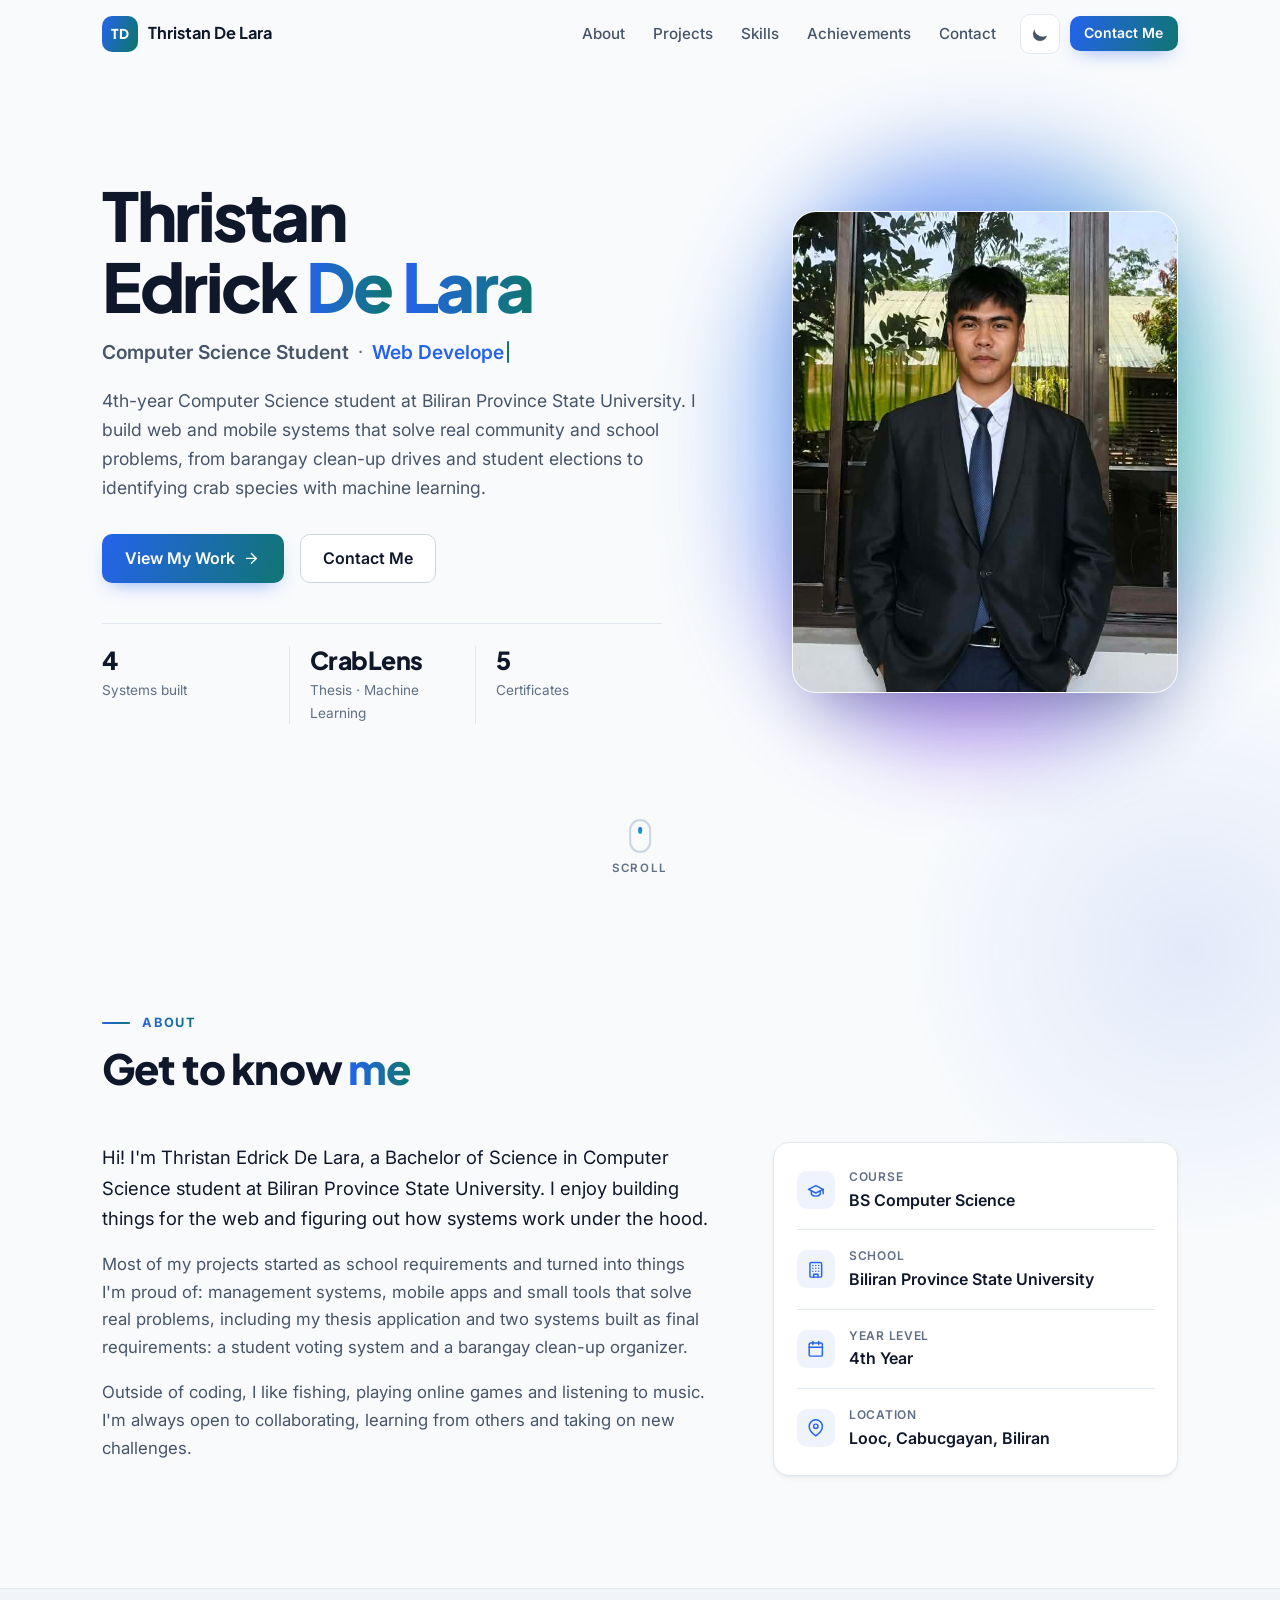
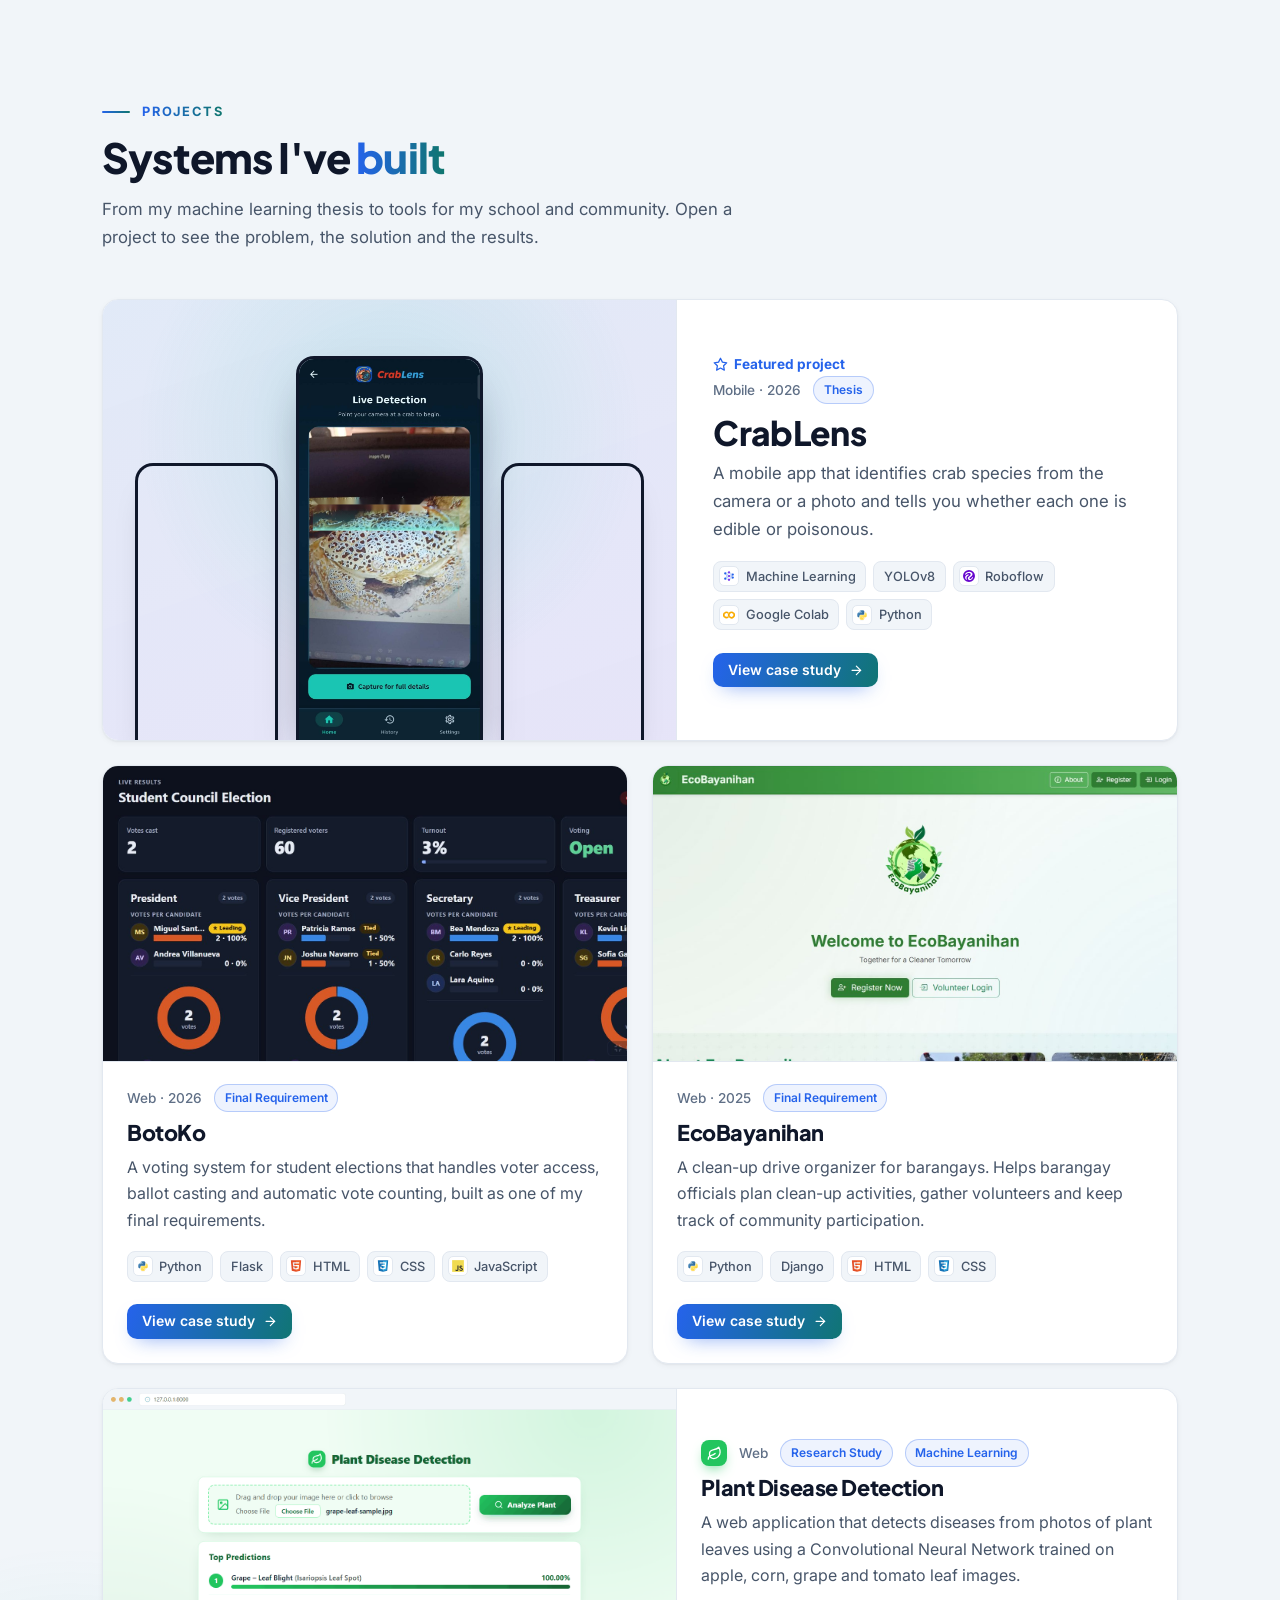
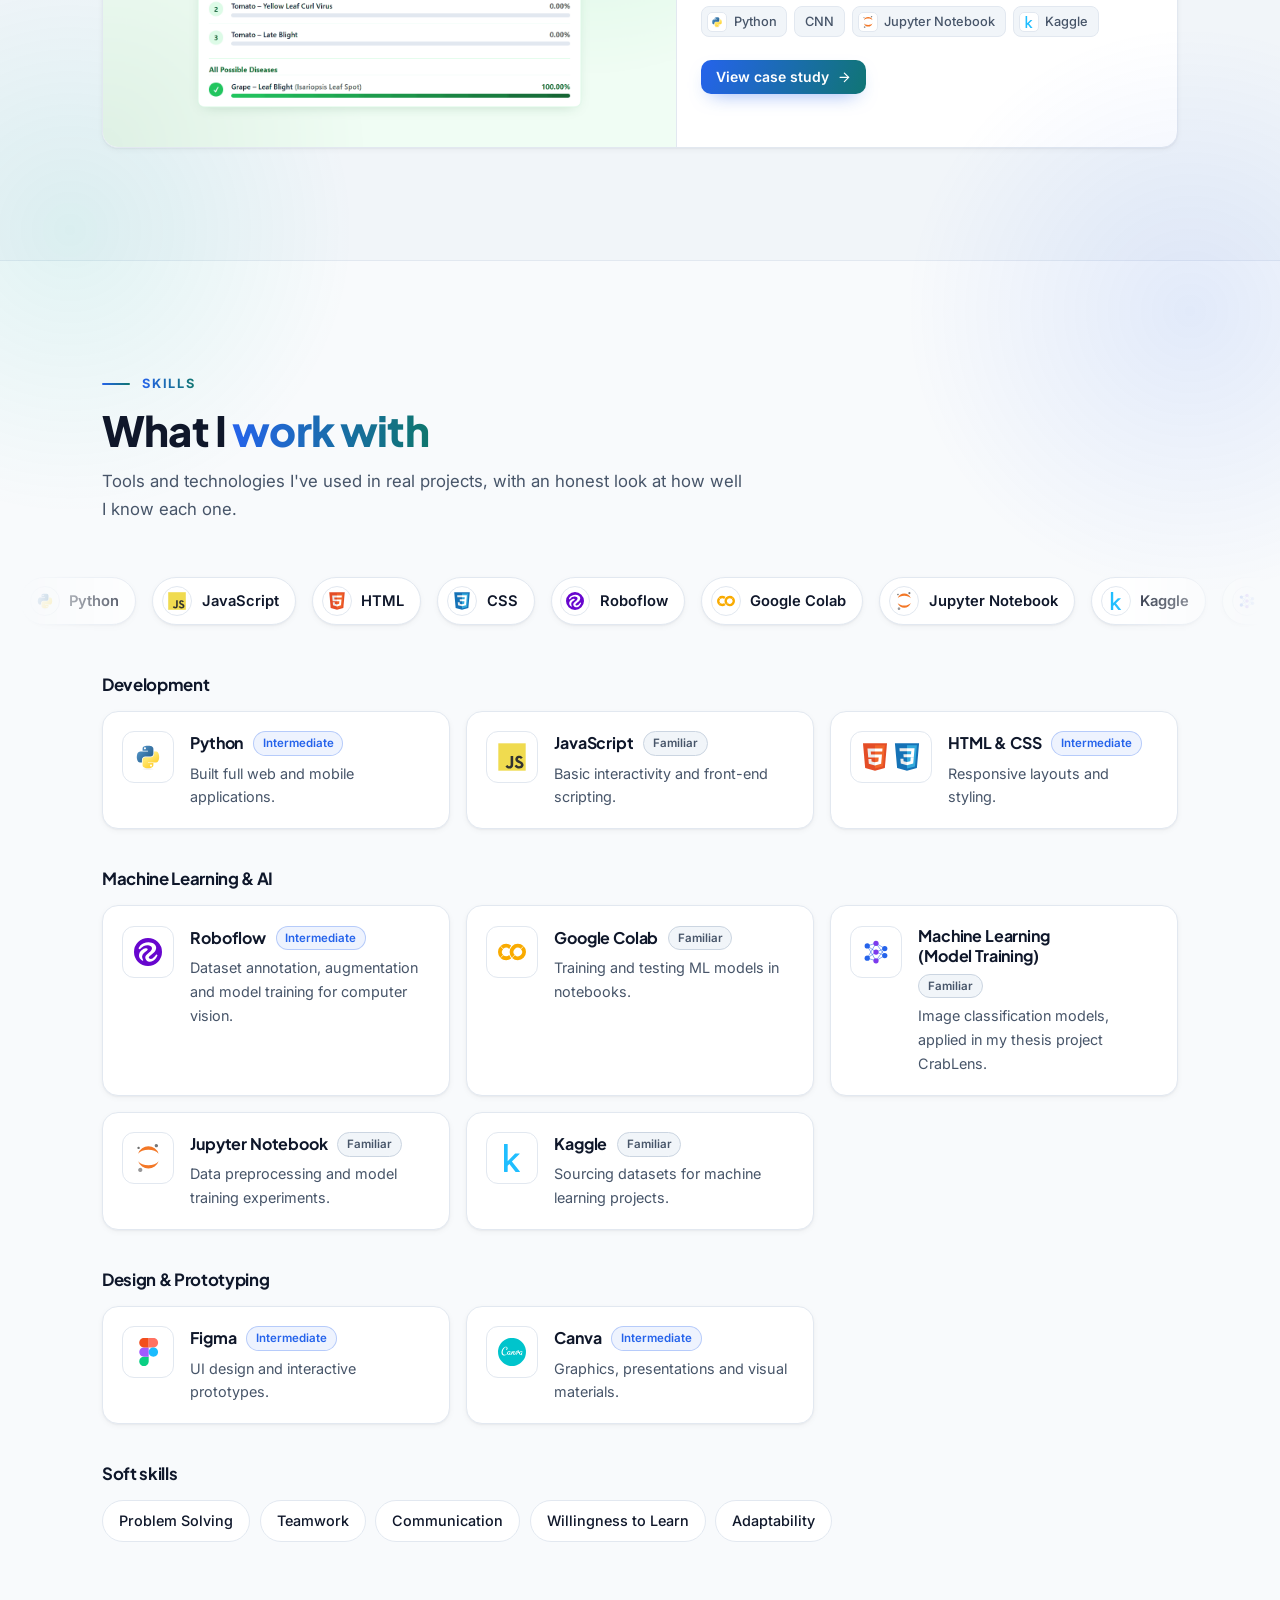
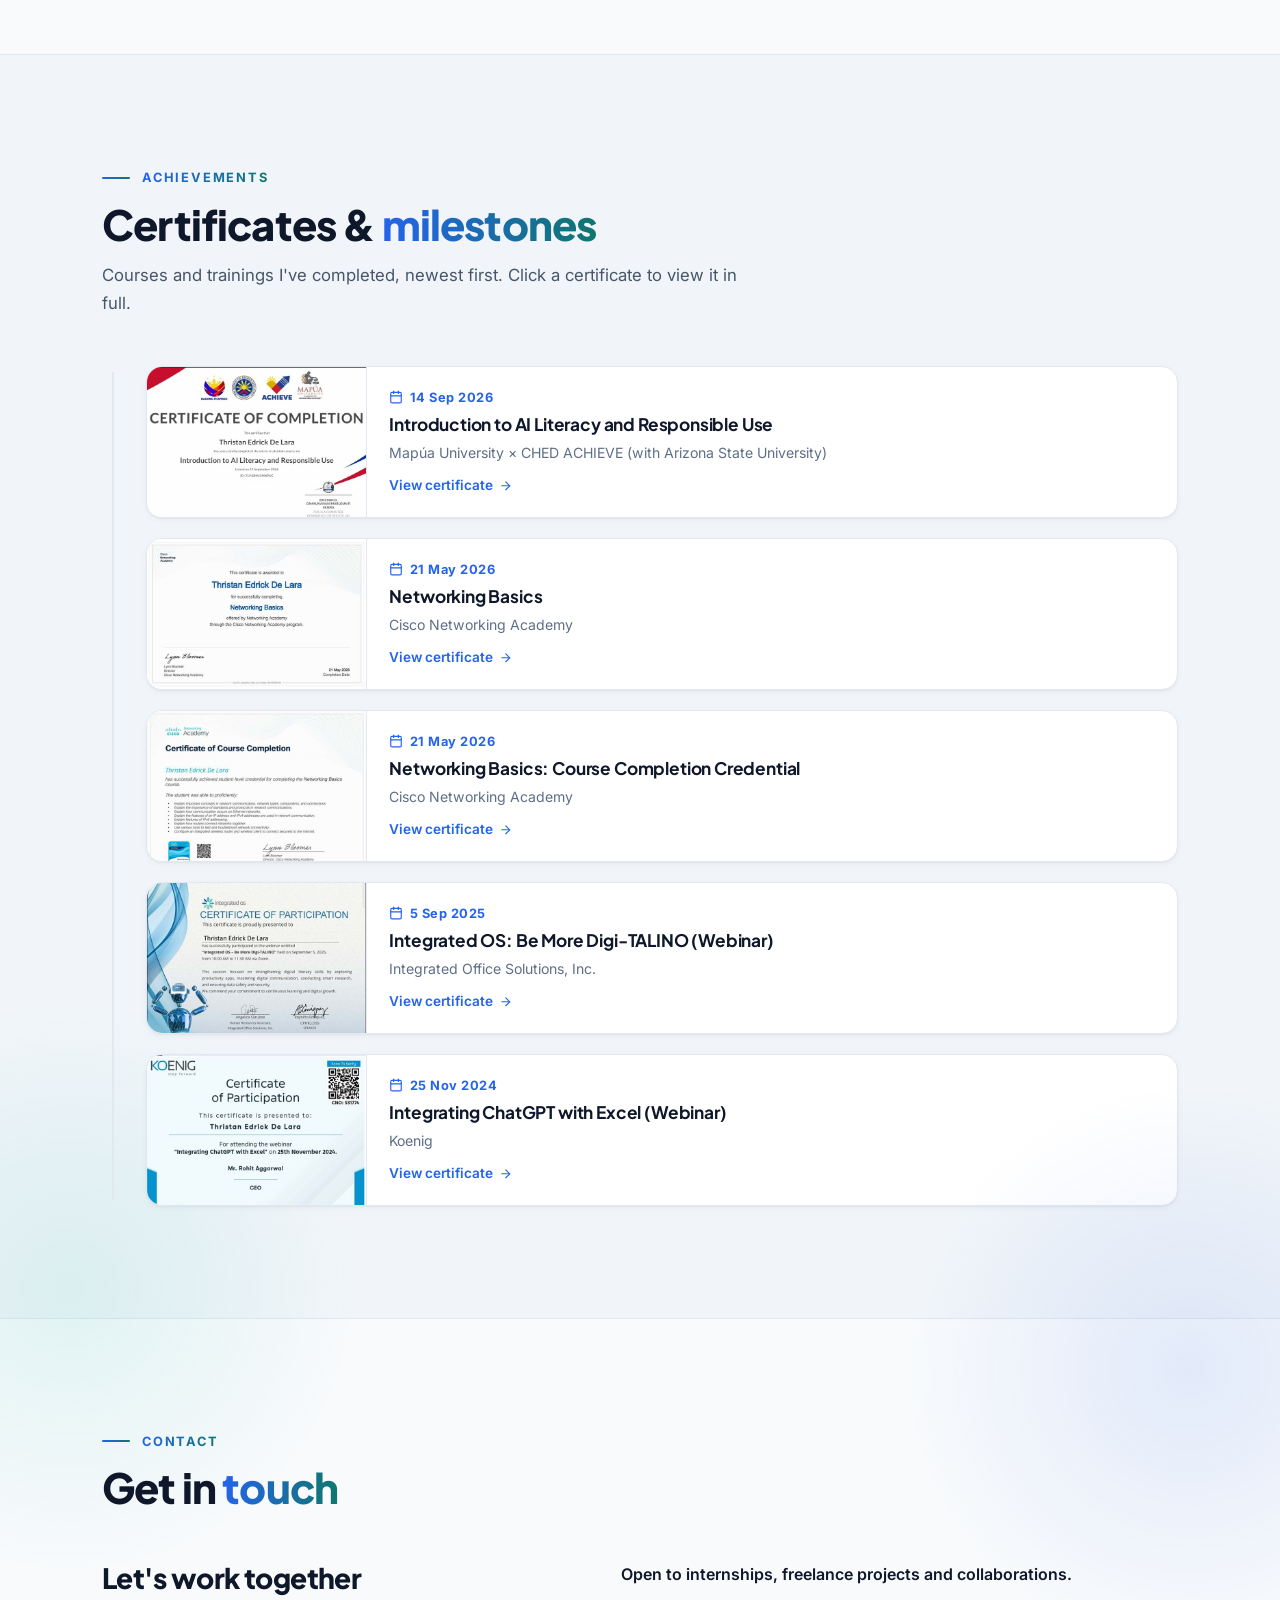
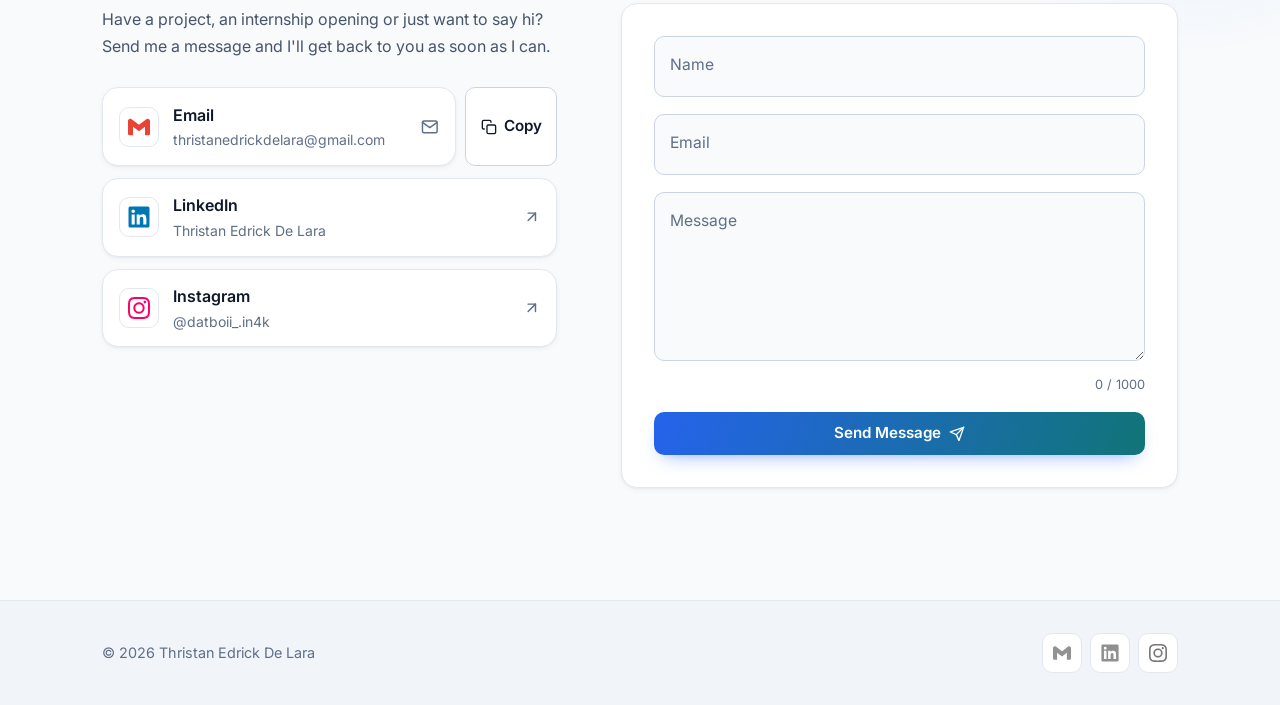
==== index.html @ a0fa15f3 "Personal portfolio website Single-page portfolio for Thristan Edrick De Lara: projects (CrabLens, Bo" ====
<!doctype html>
<html lang="en">
<head>
  <meta charset="utf-8">
  <meta name="viewport" content="width=device-width, initial-scale=1">
  <title>Thristan Edrick De Lara | Portfolio</title>
  <meta name="description" content="Thristan Edrick De Lara: Computer Science student, web and mobile developer and machine learning enthusiast building systems that solve real community and school problems.">
  <meta name="author" content="Thristan Edrick De Lara">
  <meta name="theme-color" content="#f8fafc" media="(prefers-color-scheme: light)">
  <meta name="theme-color" content="#0b1120" media="(prefers-color-scheme: dark)">

  <!-- Link previews (LinkedIn, Messenger, Facebook). These must be full addresses;
       update them if the site ever moves to a different URL. -->
  <link rel="canonical" href="https://veighlat-cmd.github.io/thristan-de-lara/">
  <meta property="og:type" content="website">
  <meta property="og:url" content="https://veighlat-cmd.github.io/thristan-de-lara/">
  <meta property="og:title" content="Thristan Edrick De Lara | Portfolio">
  <meta property="og:description" content="Computer Science student · Web & Mobile Developer · Machine Learning Enthusiast. Projects: CrabLens, BotoKo, EcoBayanihan and Plant Disease Detection.">
  <meta property="og:image" content="https://veighlat-cmd.github.io/thristan-de-lara/assets/og-image.jpg">
  <meta property="og:image:width" content="1200">
  <meta property="og:image:height" content="630">
  <meta property="og:image:alt" content="Thristan Edrick De Lara">
  <meta name="twitter:card" content="summary_large_image">

  <link rel="icon" href="assets/favicon.svg" type="image/svg+xml">

  <!-- Set the theme before the page paints so there's no flash of the wrong colors -->
  <script>
    (function () {
      var t = null;
      try { t = localStorage.getItem("theme"); } catch (e) {}
      if (t !== "light" && t !== "dark") t = matchMedia("(prefers-color-scheme: dark)").matches ? "dark" : "light";
      document.documentElement.setAttribute("data-theme", t);
      document.documentElement.classList.add("js");
    })();
  </script>

  <link rel="preconnect" href="https://fonts.googleapis.com">
  <link rel="preconnect" href="https://fonts.gstatic.com" crossorigin>
  <link rel="stylesheet" href="https://fonts.googleapis.com/css2?family=Inter:wght@400;500;600&family=Plus+Jakarta+Sans:wght@600;700;800&display=swap">
  <link rel="stylesheet" href="css/style.css">
  <script src="js/data.js" defer></script>
  <script src="js/main.js" defer></script>
</head>
<body>
  <a class="skip-link" href="#main">Skip to content</a>
  <div class="scroll-progress" aria-hidden="true"><span id="scrollProgress"></span></div>

  <!-- Navbar -->
  <header class="nav" id="nav">
    <div class="container nav__inner">
      <a href="#home" class="brand" aria-label="Thristan Edrick De Lara, back to top">
        <span class="brand__mark" data-bind="initials">TD</span>
        <span class="brand__name">Thristan De Lara</span>
      </a>
      <nav class="nav__menu" aria-label="Primary">
        <ul class="nav__links" id="navLinks">
          <li><a class="nav__link" href="#about">About</a></li>
          <li><a class="nav__link" href="#projects">Projects</a></li>
          <li><a class="nav__link" href="#skills">Skills</a></li>
          <li><a class="nav__link" href="#achievements">Achievements</a></li>
          <li><a class="nav__link" href="#contact">Contact</a></li>
          <li class="nav__menu-theme">
            <button class="theme-row js-theme-toggle" type="button">
              <span class="theme-icon" aria-hidden="true"></span>
              <span class="js-theme-label">Dark mode</span>
            </button>
          </li>
        </ul>
      </nav>
      <div class="nav__actions">
        <button class="icon-btn js-theme-toggle nav__theme" id="themeToggle" type="button" aria-label="Switch to dark mode" title="Switch to dark mode">
          <span class="theme-icon" aria-hidden="true"></span>
        </button>
        <a class="btn btn--primary btn--sm nav__cta" href="#contact">Contact Me</a>
        <button class="icon-btn nav__burger" id="navToggle" type="button" aria-expanded="false" aria-controls="navLinks" aria-label="Open menu">
          <span class="burger" aria-hidden="true"><i></i><i></i><i></i></span>
        </button>
      </div>
    </div>
  </header>

  <main id="main">
    <!-- 1. HERO -->
    <section class="hero" id="home" aria-label="Introduction">
      <canvas class="hero__canvas" id="heroCanvas" aria-hidden="true"></canvas>
      <div class="container hero__grid">
        <div class="hero__text">
          <h1 class="hero__title" id="heroName">Thristan Edrick De Lara</h1>
          <p class="hero__role hero-in" id="heroRole" style="--d:.7s"></p>
          <p class="hero__lead hero-in" style="--d:.85s" data-bind="valueStatement"></p>
          <div class="hero__cta hero-in" style="--d:1s">
            <a href="#projects" class="btn btn--primary btn--lg">View My Work <span data-icon="arrowRight"></span></a>
            <a href="#contact" class="btn btn--outline btn--lg">Contact Me</a>
          </div>
          <ul class="highlights hero-in" style="--d:1.15s" id="heroHighlights" aria-label="Highlights"></ul>
        </div>
        <div class="hero__media hero-in" style="--d:.3s">
          <div class="photo-glow" aria-hidden="true"></div>
          <div class="portrait">
            <img id="heroPhoto" class="js-photo" data-crop="hero" src="" alt="" width="960" height="1200" fetchpriority="high" decoding="async">
          </div>
        </div>
      </div>
      <a href="#about" class="scroll-cue" aria-label="Scroll to the About section">
        <span class="scroll-cue__mouse" aria-hidden="true"><span></span></span>
        <span class="scroll-cue__text" aria-hidden="true">Scroll</span>
      </a>
    </section>

    <!-- 2. ABOUT -->
    <section class="section section--glow-tr" id="about" aria-labelledby="aboutTitle">
      <div class="container">
        <header class="section__head">
          <p class="eyebrow reveal"><span>About</span></p>
          <h2 class="section__title reveal" style="--d:.08s" id="aboutTitle">Get to know <span class="grad-text">me</span></h2>
        </header>
        <div class="about">
          <div class="about__bio" id="aboutBio"></div>
          <aside class="about__facts card reveal" style="--d:.2s" aria-label="Quick facts">
            <dl class="facts" id="aboutFacts"></dl>
          </aside>
        </div>
      </div>
    </section>

    <!-- 3. PROJECTS -->
    <section class="section section--tinted section--glow-bl" id="projects" aria-labelledby="projectsTitle">
      <div class="container">
        <header class="section__head">
          <p class="eyebrow reveal"><span>Projects</span></p>
          <h2 class="section__title reveal" style="--d:.08s" id="projectsTitle">Systems I've <span class="grad-text">built</span></h2>
          <p class="section__lead reveal" style="--d:.16s">From my machine learning thesis to tools for my school and community. Open a project to see the problem, the solution and the results.</p>
        </header>
        <div class="bento" id="projectsGrid"></div>
      </div>
    </section>

    <!-- 4. SKILLS -->
    <section class="section section--glow-tr" id="skills" aria-labelledby="skillsTitle">
      <div class="container">
        <header class="section__head">
          <p class="eyebrow reveal"><span>Skills</span></p>
          <h2 class="section__title reveal" style="--d:.08s" id="skillsTitle">What I <span class="grad-text">work with</span></h2>
          <p class="section__lead reveal" style="--d:.16s">Tools and technologies I've used in real projects, with an honest look at how well I know each one.</p>
        </header>
      </div>
      <div class="marquee reveal" style="--d:.2s" id="logoMarquee" aria-label="Technologies I use"></div>
      <div class="container">
        <div class="skills" id="skillsGroups"></div>
        <div class="soft-skills">
          <h3 class="skills__group-title reveal">Soft skills</h3>
          <ul class="chips" id="softSkills"></ul>
        </div>
      </div>
    </section>

    <!-- 5. ACHIEVEMENTS -->
    <section class="section section--tinted section--glow-bl" id="achievements" aria-labelledby="achTitle">
      <div class="container">
        <header class="section__head">
          <p class="eyebrow reveal"><span>Achievements</span></p>
          <h2 class="section__title reveal" style="--d:.08s" id="achTitle">Certificates &amp; <span class="grad-text">milestones</span></h2>
          <p class="section__lead reveal" style="--d:.16s">Courses and trainings I've completed, newest first. Click a certificate to view it in full.</p>
        </header>
        <div class="timeline" id="certTimeline">
          <div class="timeline__track" aria-hidden="true"><span class="timeline__line" id="timelineLine"></span></div>
          <ol class="timeline__list" id="certGrid"></ol>
        </div>
      </div>
    </section>

    <!-- 6. CONTACT -->
    <section class="section section--glow-tr" id="contact" aria-labelledby="contactTitle">
      <div class="container">
        <header class="section__head">
          <p class="eyebrow reveal"><span>Contact</span></p>
          <h2 class="section__title reveal" style="--d:.08s" id="contactTitle">Get in <span class="grad-text">touch</span></h2>
        </header>
        <div class="contact">
          <div class="contact__info">
            <h3 class="contact__heading reveal" id="contactHeading"></h3>
            <p class="contact__text reveal" style="--d:.06s" id="contactText"></p>
            <ul class="contact__links" id="contactLinks"></ul>
          </div>
          <div class="contact__form-wrap reveal" style="--d:.15s">
            <p class="contact__intro" id="formIntro"></p>
            <div class="form-card card">
              <form class="contact__form" id="contactForm" novalidate>
                <div class="field">
                  <input id="cName" name="name" type="text" autocomplete="name" placeholder=" " required aria-describedby="cNameErr">
                  <label for="cName">Name</label>
                  <p class="field__error" id="cNameErr"></p>
                </div>
                <div class="field">
                  <input id="cEmail" name="email" type="email" autocomplete="email" placeholder=" " required aria-describedby="cEmailErr">
                  <label for="cEmail">Email</label>
                  <p class="field__error" id="cEmailErr"></p>
                </div>
                <div class="field field--area">
                  <textarea id="cMessage" name="message" rows="5" maxlength="1000" placeholder=" " required aria-describedby="cMessageErr cCount"></textarea>
                  <label for="cMessage">Message</label>
                  <p class="field__meta"><span class="field__error" id="cMessageErr"></span><span class="field__count" id="cCount">0 / 1000</span></p>
                </div>
                <button class="btn btn--primary btn--block" type="submit">Send Message <span data-icon="send"></span></button>
                <p class="form__status" id="formStatus" role="status" aria-live="polite"></p>
              </form>
              <div class="form-success" id="formSuccess" hidden>
                <svg class="form-success__check" viewBox="0 0 52 52" aria-hidden="true">
                  <circle cx="26" cy="26" r="24" fill="none"/>
                  <path fill="none" d="M15 27l7 7 15-16"/>
                </svg>
                <h3 class="form-success__title" tabindex="-1">Message ready!</h3>
                <p class="form-success__text" id="formSuccessText"></p>
                <button class="btn btn--outline btn--sm" type="button" id="formReset">Send another message</button>
              </div>
            </div>
          </div>
        </div>
      </div>
    </section>
  </main>

  <!-- FOOTER -->
  <footer class="footer">
    <div class="container footer__inner">
      <p class="footer__copy">&copy; <span id="year"></span> <span data-bind="name">Thristan Edrick De Lara</span></p>
      <ul class="footer__links" id="footerLinks" aria-label="Social links"></ul>
    </div>
  </footer>

  <!-- Back to top with a progress ring -->
  <a href="#home" class="to-top" id="toTop" aria-label="Back to top">
    <svg class="to-top__ring" viewBox="0 0 48 48" aria-hidden="true">
      <circle class="to-top__track" cx="24" cy="24" r="21"/>
      <circle class="to-top__bar" id="toTopBar" cx="24" cy="24" r="21"/>
    </svg>
    <span data-icon="arrowUp"></span>
  </a>

  <!-- Toast (copy email feedback) -->
  <div class="toast" id="toast" role="status" aria-live="polite"></div>

  <!-- Project case study -->
  <dialog class="modal" id="projectModal" aria-labelledby="pmTitle">
    <div class="modal__box">
      <button class="icon-btn modal__close" type="button" data-close aria-label="Close project details"><span data-icon="x"></span></button>
      <header class="modal__head">
        <p class="modal__meta" id="pmMeta"></p>
        <h3 class="modal__title" id="pmTitle"></h3>
        <p class="modal__desc" id="pmDesc"></p>
      </header>
      <div class="viewer" id="pmViewer">
        <figure class="viewer__stage">
          <button class="icon-btn viewer__nav viewer__nav--prev" type="button" id="pmPrev" aria-label="Previous screenshot"><span data-icon="chevL"></span></button>
          <img id="pmImg" src="" alt="" decoding="async">
          <button class="icon-btn viewer__nav viewer__nav--next" type="button" id="pmNext" aria-label="Next screenshot"><span data-icon="chevR"></span></button>
          <figcaption id="pmCaption"></figcaption>
        </figure>
        <div class="viewer__thumbs" id="pmThumbs"></div>
        <p class="viewer__note" id="pmNote" hidden></p>
      </div>
      <div class="case" id="pmCase"></div>
      <div class="modal__actions" id="pmActions"></div>
    </div>
  </dialog>

  <!-- Certificate lightbox -->
  <dialog class="lightbox" id="lightbox" aria-label="Certificate viewer">
    <div class="lightbox__box">
      <div class="lightbox__bar">
        <p class="lightbox__count" id="lbCount" aria-live="polite"></p>
        <button class="icon-btn" type="button" data-close aria-label="Close certificate viewer"><span data-icon="x"></span></button>
      </div>
      <figure class="lightbox__figure">
        <button class="icon-btn lightbox__nav lightbox__nav--prev" type="button" id="lbPrev" aria-label="Previous certificate"><span data-icon="chevL"></span></button>
        <img id="lbImg" src="" alt="" width="1400" height="1000" decoding="async">
        <button class="icon-btn lightbox__nav lightbox__nav--next" type="button" id="lbNext" aria-label="Next certificate"><span data-icon="chevR"></span></button>
        <figcaption>
          <strong id="lbTitle"></strong><span id="lbMeta"></span>
        </figcaption>
      </figure>
    </div>
  </dialog>
</body>
</html>
---- css/style.css ----
/* =====================================================================
   Thristan Edrick De Lara · Portfolio
   ---------------------------------------------------------------------
   THEME COLORS: edit the two blocks below. The light theme is :root,
   the dark theme is [data-theme="dark"]. Every color on the site comes
   from these variables.
   ===================================================================== */

:root {
  /* Light theme */
  --bg: #f8fafc;
  --bg-tint: #f1f5f9;          /* alternating sections */
  --surface: #ffffff;          /* cards */
  --surface-2: #f1f5f9;        /* inner panels, chips */
  --text: #0f172a;
  --text-muted: #475569;
  --text-subtle: #5f6f86;      /* ≥ 4.5:1 on every light background */
  --border: #e2e8f0;
  --border-strong: #cbd5e1;
  --accent: #2563eb;           /* blue: links, highlights */
  --accent-strong: #1d4ed8;
  --teal: #0f766e;             /* second accent (darker in light mode for text contrast) */
  --accent-soft: rgba(37, 99, 235, 0.08);
  --accent-border: rgba(37, 99, 235, 0.28);
  --secondary: #7c3aed;        /* faint violet tint, used only in glows */
  --grad: linear-gradient(90deg, #2563eb, #0f766e);               /* gradient text, underlines */
  --grad-v: linear-gradient(180deg, #2563eb, #14b8a6);            /* timeline line */
  --grad-btn: linear-gradient(110deg, #2563eb 0%, #0f766e 50%, #2563eb 100%);
  --on-accent: #ffffff;
  --logo-chip: #ffffff;        /* tile behind logos so dark logos stay visible in dark mode */
  --success: #15803d;
  --danger: #b91c1c;
  --glow-a: rgba(37, 99, 235, 0.10);
  --glow-b: rgba(20, 184, 166, 0.10);
  --canvas-rgb: 37, 99, 235;   /* hero network color */
  --canvas-alpha: 0.5;
  --shadow-sm: 0 1px 2px rgba(15, 23, 42, 0.05), 0 2px 6px rgba(15, 23, 42, 0.04);
  --shadow-md: 0 18px 36px -18px rgba(15, 23, 42, 0.22), 0 6px 14px -6px rgba(15, 23, 42, 0.08);
  --shadow-lg: 0 30px 60px -24px rgba(15, 23, 42, 0.3);
  --dots: rgba(15, 23, 42, 0.07);
  --img-dim: none;
  --card-bg: var(--surface);
  --card-border: 1px solid var(--border);

  /* Type, shape, spacing */
  --font-head: "Plus Jakarta Sans", "Inter", system-ui, -apple-system, "Segoe UI", sans-serif;
  --font-body: "Inter", system-ui, -apple-system, "Segoe UI", sans-serif;
  --radius-sm: 10px;
  --radius: 16px;
  --radius-lg: 24px;
  --nav-h: 68px;
  --gutter: clamp(16px, 4vw, 32px);
  --ease: cubic-bezier(0.22, 1, 0.36, 1);

  color-scheme: light;
}

:root[data-theme="dark"] {
  /* Dark theme */
  --bg: #0b1120;
  --bg-tint: #0e1628;
  --surface: #111827;
  --surface-2: #1e293b;
  --text: #f1f5f9;
  --text-muted: #cbd5e1;
  --text-subtle: #94a3b8;
  --border: #1f2a3d;
  --border-strong: #334155;
  --accent: #60a5fa;
  --accent-strong: #93c5fd;
  --teal: #2dd4bf;
  --accent-soft: rgba(96, 165, 250, 0.1);
  --accent-border: rgba(96, 165, 250, 0.32);
  --secondary: #a78bfa;
  --grad: linear-gradient(90deg, #60a5fa, #2dd4bf);
  --grad-v: linear-gradient(180deg, #60a5fa, #2dd4bf);
  --grad-btn: linear-gradient(110deg, #2563eb 0%, #0f766e 50%, #2563eb 100%);
  --on-accent: #ffffff;
  --logo-chip: #f1f5f9;
  --success: #4ade80;
  --danger: #f87171;
  --glow-a: rgba(96, 165, 250, 0.10);
  --glow-b: rgba(45, 212, 191, 0.08);
  --canvas-rgb: 96, 165, 250;
  --canvas-alpha: 0.55;
  --shadow-sm: 0 1px 2px rgba(0, 0, 0, 0.3);
  --shadow-md: 0 18px 36px -18px rgba(0, 0, 0, 0.7);
  --shadow-lg: 0 30px 60px -24px rgba(0, 0, 0, 0.7);
  --dots: rgba(148, 163, 184, 0.09);
  --img-dim: brightness(0.92);
  /* thin gradient border on cards */
  --card-bg: linear-gradient(var(--surface), var(--surface)) padding-box,
             linear-gradient(140deg, rgba(96, 165, 250, 0.45), rgba(45, 212, 191, 0.18) 45%, rgba(148, 163, 184, 0.10)) border-box;
  --card-border: 1px solid transparent;

  color-scheme: dark;
}

/* ---------- Base ---------- */
*, *::before, *::after { box-sizing: border-box; }
* { margin: 0; }
html { scroll-behavior: smooth; -webkit-text-size-adjust: 100%; scroll-padding-top: calc(var(--nav-h) - 1px); }
body {
  min-height: 100vh;
  background: var(--bg);
  color: var(--text);
  font: 400 1rem/1.65 var(--font-body);
  -webkit-font-smoothing: antialiased;
  overflow-x: hidden;
  animation: pageIn 0.45s ease both;
}
@keyframes pageIn { from { opacity: 0; } }
body.modal-open { overflow: hidden; }
/* smooth color change only while the theme is switching */
.theme-anim, .theme-anim *, .theme-anim *::before, .theme-anim *::after {
  transition: background-color 0.35s ease, border-color 0.35s ease, color 0.35s ease, fill 0.35s ease, box-shadow 0.35s ease !important;
}

[hidden] { display: none !important; }
img, svg { display: block; max-width: 100%; }
img { height: auto; }
a { color: inherit; text-decoration: none; }
button, input, textarea { font: inherit; color: inherit; }
button { cursor: pointer; background: none; border: 0; padding: 0; }
ul, ol { list-style: none; padding: 0; }
h1, h2, h3, h4 { font-family: var(--font-head); line-height: 1.2; letter-spacing: -0.02em; color: var(--text); text-wrap: balance; }
::selection { background: var(--accent-soft); color: var(--text); }
:focus-visible { outline: 2px solid var(--accent); outline-offset: 3px; border-radius: 6px; }

.sr-only {
  position: absolute !important; width: 1px; height: 1px; padding: 0; margin: -1px;
  overflow: hidden; clip: rect(0 0 0 0); white-space: nowrap; border: 0;
}
.skip-link {
  position: fixed; top: 10px; left: 10px; z-index: 1000; padding: .6rem 1rem; border-radius: var(--radius-sm);
  background: var(--surface); color: var(--text); border: 2px solid var(--accent); transform: translateY(-160%); transition: transform .2s;
}
.skip-link:focus { transform: none; }
.container { width: 100%; max-width: 1140px; margin-inline: auto; padding-inline: var(--gutter); }
.icon { width: 1.1em; height: 1.1em; flex: none; }
[data-icon] { display: inline-flex; }
.grad-text { background: var(--grad); -webkit-background-clip: text; background-clip: text; color: transparent; -webkit-text-fill-color: transparent; }

/* ---------- Scroll progress ---------- */
.scroll-progress { position: fixed; inset: 0 0 auto; z-index: 300; height: 3px; pointer-events: none; }
.scroll-progress span { display: block; height: 100%; background: var(--grad); transform: scaleX(0); transform-origin: left; }

/* ---------- Buttons & links ---------- */
.btn {
  position: relative; display: inline-flex; align-items: center; justify-content: center; gap: .5rem;
  padding: .7rem 1.2rem; border-radius: var(--radius-sm); border: 1px solid transparent;
  font: 600 .95rem/1.2 var(--font-body); white-space: nowrap;
  transition: background-position .5s var(--ease), border-color .2s, color .2s, box-shadow .25s, transform .2s var(--ease);
}
.btn .icon { width: 1.05em; height: 1.05em; transition: transform .25s var(--ease); }
.btn:hover { transform: translateY(-1px); }
.btn:hover .icon { transform: translateX(3px); }
.btn:active { transform: translateY(1px) scale(.98); transition-duration: .08s; }
.btn--primary {
  color: var(--on-accent); background: var(--grad-btn); background-size: 220% 100%; background-position: 0 0;
  box-shadow: 0 8px 20px -10px rgba(37, 99, 235, .65);
}
.btn--primary:hover { background-position: 100% 0; box-shadow: 0 12px 26px -10px rgba(15, 118, 110, .55), 0 6px 14px -8px rgba(37, 99, 235, .5); }
.btn--outline { background: var(--surface); color: var(--text); border-color: var(--border-strong); }
.btn--outline:hover { border-color: var(--accent); color: var(--accent); box-shadow: 0 0 0 3px var(--accent-soft); }
.btn--sm { padding: .5rem .85rem; font-size: .875rem; }
.btn--lg { padding: .85rem 1.4rem; font-size: 1rem; }
.btn--block { width: 100%; }


.icon-btn {
  display: inline-grid; place-items: center; width: 40px; height: 40px; border-radius: var(--radius-sm);
  color: var(--text-muted); border: 1px solid var(--border); background: var(--surface);
  transition: color .2s, border-color .2s, background-color .2s, transform .15s;
}
.icon-btn:hover { color: var(--accent); border-color: var(--accent-border); }
.icon-btn:active { transform: scale(.94); }
.icon-btn .icon { width: 18px; height: 18px; }

/* small tile behind logos so dark logos stay visible in dark mode */
.logo-chip {
  --brand: var(--accent);
  display: inline-grid; place-items: center; flex: none; background: var(--logo-chip);
  border: 1px solid var(--border); border-radius: 8px;
  transition: transform .35s var(--ease), box-shadow .35s var(--ease);
}
.logo-chip img { width: 100%; height: 100%; object-fit: contain; }
.logo-chip--xs { width: 20px; height: 20px; padding: 3px; border-radius: 5px; }
.logo-chip--md { width: 40px; height: 40px; padding: 8px; border-radius: 10px; }
.logo-chip--lg { width: 52px; height: 52px; padding: 11px; border-radius: 12px; }
.logo-chip--pair { display: inline-flex; gap: 4px; width: auto; padding: 11px 10px; }
.logo-chip--pair img { width: 28px; height: 28px; }

.badge {
  display: inline-flex; align-items: center; padding: .2rem .6rem; border-radius: 999px;
  font-size: .75rem; font-weight: 600; color: var(--accent); background: var(--accent-soft); border: 1px solid var(--accent-border);
}

/* ---------- Navbar: transparent at the top, glass after scrolling ---------- */
.nav {
  position: fixed; inset: 0 0 auto; z-index: 100; height: var(--nav-h);
  border-bottom: 1px solid transparent; background: transparent;
  transition: background-color .35s, border-color .35s, box-shadow .35s, backdrop-filter .35s;
}
.nav.is-scrolled {
  background: color-mix(in srgb, var(--bg) 72%, transparent);
  -webkit-backdrop-filter: saturate(170%) blur(14px); backdrop-filter: saturate(170%) blur(14px);
  border-bottom-color: var(--border); box-shadow: 0 10px 30px -18px rgba(15, 23, 42, .35);
}
.nav__inner { height: 100%; display: flex; align-items: center; gap: 1.5rem; }
.brand { display: inline-flex; align-items: center; gap: .65rem; margin-right: auto; font: 700 1.02rem/1 var(--font-head); color: var(--text); }
.brand__mark {
  display: grid; place-items: center; width: 36px; height: 36px; border-radius: 10px;
  background: var(--grad-btn); background-size: 220% 100%; color: #fff; font: 800 .85rem/1 var(--font-head); letter-spacing: .02em;
  transition: background-position .5s var(--ease);
}
.brand:hover .brand__mark { background-position: 100% 0; }
.nav__links { display: flex; align-items: center; gap: 1.75rem; }
.nav__link { position: relative; padding: .4rem 0; font-size: .95rem; font-weight: 500; color: var(--text-muted); transition: color .2s; }
.nav__link::after {
  content: ""; position: absolute; left: 0; right: 0; bottom: -2px; height: 2px; border-radius: 2px; background: var(--grad);
  transform: scaleX(0); transform-origin: right; transition: transform .35s var(--ease);
}
.nav__link:hover, .nav__link.is-active { color: var(--text); }
.nav__link:hover::after, .nav__link.is-active::after { transform: scaleX(1); transform-origin: left; }
.nav__menu-theme { display: none; }
.nav__actions { display: flex; align-items: center; gap: .6rem; }
.nav__burger { display: none; }
.burger { position: relative; width: 18px; height: 12px; }
.burger i { position: absolute; left: 0; width: 100%; height: 2px; border-radius: 2px; background: currentColor; transition: transform .3s var(--ease), opacity .2s; }
.burger i:nth-child(1) { top: 0; }
.burger i:nth-child(2) { top: 5px; }
.burger i:nth-child(3) { top: 10px; }
.nav.is-open .burger i:nth-child(1) { transform: translateY(5px) rotate(45deg); }
.nav.is-open .burger i:nth-child(2) { opacity: 0; }
.nav.is-open .burger i:nth-child(3) { transform: translateY(-5px) rotate(-45deg); }

/* sun ↔ moon morph (light theme shows the moon, dark shows the sun) */
.theme-icon { display: inline-grid; }
.theme-svg { width: 20px; height: 20px; overflow: visible; }
.theme-svg .sun-core { transform-box: fill-box; transform-origin: center; transition: transform .55s var(--ease); }
.theme-svg .moon-cut { transition: transform .55s var(--ease); }
.theme-svg .sun-rays { transform-box: view-box; transform-origin: 12px 12px; transition: transform .55s var(--ease), opacity .3s; }
:root:not([data-theme="dark"]) .theme-svg .sun-core { transform: scale(1.7); }
:root:not([data-theme="dark"]) .theme-svg .moon-cut { transform: translate(-10px, 3px); }
:root:not([data-theme="dark"]) .theme-svg .sun-rays { transform: rotate(-90deg) scale(.4); opacity: 0; }

/* ---------- Reveal (soft, staggered) ---------- */
/* uses `translate` so it never fights the hover lift, which uses `transform` */
.js .reveal { opacity: 0; translate: 0 18px; transition: opacity .7s var(--ease) var(--d, 0s), translate .7s var(--ease) var(--d, 0s); }
.js .reveal.is-visible { opacity: 1; translate: none; }

/* ---------- Sections ---------- */
.section { position: relative; isolation: isolate; padding-block: clamp(72px, 9vw, 112px); overflow-x: clip; }
.section--tinted { background: var(--bg-tint); border-block: 1px solid var(--border); }
/* soft static color glows in the corners */
.section--glow-tr::before, .section--glow-bl::before {
  content: ""; position: absolute; z-index: -1; width: 620px; height: 620px; border-radius: 50%; pointer-events: none;
  background: radial-gradient(circle, var(--glow-a), transparent 65%);
}
.section--glow-tr::before { top: -260px; right: -220px; }
.section--glow-bl::before { bottom: -280px; left: -240px; background: radial-gradient(circle, var(--glow-b), transparent 65%); }
.section__head { max-width: 640px; margin-bottom: clamp(28px, 4vw, 48px); }
.eyebrow { display: flex; align-items: center; gap: .75rem; margin-bottom: .7rem; font-size: .8rem; font-weight: 700; letter-spacing: .14em; text-transform: uppercase; }
.eyebrow::before { content: ""; width: 28px; height: 2px; border-radius: 2px; background: var(--grad); }
.eyebrow span { background: var(--grad); -webkit-background-clip: text; background-clip: text; color: transparent; -webkit-text-fill-color: transparent; }
.section__title { font-size: clamp(1.85rem, 3.6vw, 2.6rem); font-weight: 800; }
.section__lead { margin-top: .8rem; color: var(--text-muted); font-size: 1.05rem; }

.card { background: var(--card-bg); border: var(--card-border); border-radius: var(--radius); box-shadow: var(--shadow-sm); }
.card, .js .card.reveal {
  transition: transform .35s var(--ease), box-shadow .35s, border-color .35s,
              opacity .7s var(--ease) var(--d, 0s), translate .7s var(--ease) var(--d, 0s);
}

/* ---------- Hero ---------- */
.hero {
  position: relative; isolation: isolate; display: flex; align-items: center; overflow: clip;
  min-height: clamp(600px, 100svh, 900px); padding: calc(var(--nav-h) + clamp(24px, 5vw, 56px)) 0 clamp(88px, 10vw, 120px);
}
.hero::before { /* faint static dots: shown when the animated canvas is off */
  content: ""; position: absolute; inset: 0; z-index: -2; pointer-events: none;
  background-image: radial-gradient(var(--dots) 1px, transparent 1.2px); background-size: 22px 22px;
  -webkit-mask-image: radial-gradient(ellipse 70% 70% at 70% 40%, #000 20%, transparent 75%);
  mask-image: radial-gradient(ellipse 70% 70% at 70% 40%, #000 20%, transparent 75%);
}
.hero.has-canvas::before { display: none; }
.hero__canvas {
  position: absolute; inset: 0; z-index: -1; width: 100%; height: 100%; pointer-events: none;
  -webkit-mask-image: linear-gradient(90deg, rgba(0, 0, 0, .35) 0%, #000 55%), linear-gradient(#000 70%, transparent);
  -webkit-mask-composite: source-in; mask-image: linear-gradient(90deg, rgba(0, 0, 0, .35) 0%, #000 55%), linear-gradient(#000 70%, transparent);
  mask-composite: intersect;
}
.hero__grid { display: grid; grid-template-columns: minmax(0, 1.35fr) minmax(0, .85fr); align-items: center; gap: clamp(32px, 6vw, 80px); width: 100%; }

.js .hero-in { opacity: 0; animation: heroIn .8s var(--ease) var(--d, 0s) forwards; }
@keyframes heroIn { from { opacity: 0; transform: translateY(16px); } to { opacity: 1; transform: none; } }

.hero__title { font-size: clamp(2.5rem, 5.8vw, 4.2rem); font-weight: 800; letter-spacing: -0.035em; line-height: 1.05; }
.hero__title .word { display: inline-block; }
.js .hero__title .word { opacity: 0; transform: translateY(.45em); animation: wordIn .8s var(--ease) calc(.15s + var(--i) * .1s) forwards; }
@keyframes wordIn { to { opacity: 1; transform: none; } }
.hero__role { margin-top: 1rem; min-height: 1.6em; font-size: clamp(1rem, 1.9vw, 1.2rem); font-weight: 600; color: var(--text-muted); }
.hero__role .sep { margin: 0 .55rem; color: var(--text-subtle); font-weight: 400; }
.typed { color: var(--accent); }
.caret { display: inline-block; width: 2px; height: 1.1em; margin-left: 3px; vertical-align: -0.18em; border-radius: 2px; background: var(--teal); animation: blink 1s steps(1) infinite; }
@keyframes blink { 50% { opacity: 0; } }
.hero__lead { margin-top: 1.1rem; max-width: 600px; font-size: 1.1rem; color: var(--text-muted); }
.hero__cta { display: flex; flex-wrap: wrap; align-items: center; gap: .75rem 1rem; margin-top: 2rem; }
.highlights {
  display: grid; grid-template-columns: repeat(3, minmax(0, 1fr)); margin-top: 2.5rem; max-width: 560px;
  border-top: 1px solid var(--border); padding-top: 1.4rem;
}
.highlights li { padding-inline: 1.25rem; border-left: 1px solid var(--border); }
.highlights li:first-child { padding-left: 0; border-left: 0; }
.highlights strong { display: block; font: 800 1.55rem/1.2 var(--font-head); letter-spacing: -.02em; }
.highlights span { display: block; margin-top: .2rem; font-size: .85rem; color: var(--text-subtle); }

.hero__media { position: relative; justify-self: end; width: 100%; max-width: 400px; }
.photo-glow {
  position: absolute; inset: -10%; z-index: -1; border-radius: 42%; opacity: .55; pointer-events: none;
  background: conic-gradient(from 0deg, #2563eb, #14b8a6, #7c3aed, #3b82f6, #2563eb);
  filter: blur(46px); animation: glowSpin 16s linear infinite; will-change: transform;
}
[data-theme="dark"] .photo-glow { opacity: .45; }
@keyframes glowSpin { 0% { transform: rotate(0) scale(1); } 50% { transform: rotate(180deg) scale(1.08); } 100% { transform: rotate(360deg) scale(1); } }
.portrait {
  position: relative; aspect-ratio: 4 / 5; border-radius: var(--radius-lg); overflow: hidden;
  border: 1px solid color-mix(in srgb, var(--surface) 60%, transparent); background: var(--surface-2); box-shadow: var(--shadow-lg);
}
.portrait img { width: 100%; height: 100%; object-fit: cover; }
/* photo crop: values come from profile.photoCrop in js/data.js */
.js-photo { object-position: var(--px, 50%) var(--py, 50%); scale: var(--zoom, 1); transform-origin: var(--px, 50%) var(--py, 50%); }

.scroll-cue {
  position: absolute; left: 50%; bottom: 22px; display: flex; flex-direction: column; align-items: center; gap: .4rem;
  translate: -50% 0; color: var(--text-subtle); font-size: .72rem; font-weight: 600; letter-spacing: .14em; text-transform: uppercase;
}
.js .scroll-cue { opacity: 0; animation: heroIn .8s var(--ease) 1.6s forwards; }
.scroll-cue__mouse { position: relative; width: 22px; height: 34px; border: 2px solid var(--border-strong); border-radius: 12px; transition: border-color .2s; }
.scroll-cue__mouse span { position: absolute; left: 50%; top: 6px; width: 4px; height: 7px; margin-left: -2px; border-radius: 2px; background: var(--grad-v); animation: wheel 1.8s var(--ease) infinite; }
.scroll-cue:hover .scroll-cue__mouse { border-color: var(--accent); }
@keyframes wheel { 0% { opacity: 0; transform: translateY(-2px); } 30% { opacity: 1; } 100% { opacity: 0; transform: translateY(11px); } }

/* ---------- About ---------- */
.about { display: grid; grid-template-columns: minmax(0, 1.5fr) minmax(0, 1fr); gap: clamp(28px, 5vw, 64px); align-items: start; }
.about__bio p { color: var(--text-muted); font-size: 1.05rem; }
.about__bio p + p { margin-top: 1.1rem; }
.about__bio p:first-child { color: var(--text); font-size: 1.15rem; }
.about__facts { padding: .5rem 1.4rem; }
.fact { display: flex; align-items: center; gap: .9rem; padding: 1rem 0; }
.fact + .fact { border-top: 1px solid var(--border); }
.fact__icon { display: grid; place-items: center; width: 38px; height: 38px; flex: none; border-radius: 10px; color: var(--accent); background: var(--accent-soft); }
.fact dt { font-size: .75rem; font-weight: 600; letter-spacing: .06em; text-transform: uppercase; color: var(--text-subtle); }
.fact dd { font-weight: 600; color: var(--text); overflow-wrap: anywhere; }

/* ---------- Projects: bento grid ---------- */
.bento { display: grid; grid-template-columns: repeat(2, minmax(0, 1fr)); gap: 1.5rem; }
.project { position: relative; display: flex; flex-direction: column; overflow: hidden; }
/* featured: full-width tile, phone showcase on the left, details on the right */
.project--featured { grid-column: 1 / -1; display: grid; grid-template-columns: minmax(0, 1.15fr) minmax(0, 1fr); }
.project--featured .project__media { display: flex; border-bottom: 0; border-right: 1px solid var(--border); }
/* a lone last tile spans the row: screenshot on the left, details on the right */
.project--wide { grid-column: 1 / -1; display: grid; grid-template-columns: minmax(0, 1.15fr) minmax(0, 1fr); }
.project--wide .project__media { border-bottom: 0; border-right: 1px solid var(--border); }
.project--wide .pmedia--desktop { aspect-ratio: auto; height: 100%; min-height: 300px; }
.project--wide .project__body { justify-content: center; }
.project--wide .project__actions { margin-top: 0; }
/* small colored project icon (e.g. the leaf on Plant Disease Detection) */
.project-icon {
  display: inline-grid; place-items: center; width: 26px; height: 26px; border-radius: 8px; flex: none;
  color: #fff; background: var(--pc); box-shadow: 0 6px 14px -6px var(--pc);
}
.project-icon .icon { width: 15px; height: 15px; }
.project--featured .pmedia--phones { flex: 1; min-height: 440px; }
.project--featured .phone { width: 29%; max-width: 170px; }
.project--featured .phone--main { width: 38%; max-width: 225px; }
.project--featured .project__body { justify-content: center; }
.project--featured .project__actions { margin-top: 0; }
.project:hover { transform: translateY(-5px); box-shadow: var(--shadow-md); }
/* spotlight that follows the mouse (desktop only, see main.js) */
.has-spot .project::after {
  content: ""; position: absolute; inset: 0; z-index: 3; border-radius: inherit; pointer-events: none; opacity: 0;
  background: radial-gradient(380px circle at var(--mx, 50%) var(--my, 50%), color-mix(in srgb, var(--accent) 12%, transparent), transparent 55%);
  transition: opacity .35s;
}
.has-spot .project:hover::after { opacity: 1; }
.project__media { position: relative; display: block; width: 100%; overflow: hidden; background: var(--surface-2); border-bottom: 1px solid var(--border); cursor: pointer; }
.media-cta {
  position: absolute; left: 14px; bottom: 14px; z-index: 2; display: inline-flex; align-items: center; gap: .4rem;
  padding: .45rem .8rem; border-radius: 999px; font-size: .82rem; font-weight: 600; color: #fff;
  background: rgba(15, 23, 42, .78); -webkit-backdrop-filter: blur(6px); backdrop-filter: blur(6px);
  opacity: 0; transform: translateY(10px); transition: opacity .35s var(--ease), transform .35s var(--ease);
}
.media-cta .icon { width: 1em; height: 1em; transition: transform .3s var(--ease); }
.project:hover .media-cta { opacity: 1; transform: none; }
.project:hover .media-cta .icon { transform: translateX(3px); }
.pmedia--desktop { aspect-ratio: 16 / 9; }
.pmedia--desktop img { width: 100%; height: 100%; object-fit: cover; object-position: top center; filter: var(--img-dim); transition: transform 1.6s var(--ease); }
.project:hover .pmedia--desktop img { transform: scale(1.07) translateY(-2%); }
.pmedia--phones {
  display: flex; justify-content: center; align-items: flex-end; gap: clamp(8px, 1.6vw, 18px); height: 100%; min-height: 360px;
  padding: clamp(24px, 3.5vw, 44px) clamp(14px, 3vw, 32px) 0;
  background:
    radial-gradient(circle at 50% 30%, color-mix(in srgb, #14b8a6 14%, transparent), transparent 60%),
    linear-gradient(160deg, var(--accent-soft), color-mix(in srgb, var(--secondary) 9%, transparent)), var(--surface-2);
}
.phone {
  position: relative; width: 28%; max-width: 160px; border-radius: 18px 18px 0 0; overflow: hidden;
  border: 3px solid #0f172a; border-bottom: 0; box-shadow: var(--shadow-md); transform: translateY(14px);
  transition: transform .7s var(--ease);
}
.phone img { width: 100%; }
.phone--main { width: 37%; max-width: 220px; z-index: 1; transform: none; box-shadow: 0 24px 50px -18px rgba(15, 23, 42, .55); }
.project:hover .phone { transform: translateY(6px); }
.project:hover .phone--main { transform: translateY(-8px); }
.project--featured .project__body { padding: clamp(1.5rem, 3vw, 2.25rem); }
.project--featured .project__title { font-size: clamp(1.6rem, 3vw, 2.1rem); }
.project--featured .project__desc { font-size: 1.05rem; }
.featured-label { display: inline-flex; align-items: center; gap: .35rem; font-size: .85rem; font-weight: 700; color: var(--accent); }

/* animated detection overlay on the CrabLens live screenshot */
.scan { position: absolute; inset: 0; width: 100%; height: 100%; pointer-events: none; }
.scan__sweep { transform-box: view-box; animation: sweep 2.6s cubic-bezier(.45, 0, .55, 1) infinite; }
.scan__box { stroke-dasharray: 100; stroke-dashoffset: 100; animation: drawBox 6s var(--ease) infinite; }
.scan__label { opacity: 0; transform-box: view-box; animation: labelIn 6s var(--ease) infinite; }
.scan__corner { opacity: 0; animation: labelIn 6s var(--ease) infinite; }
@keyframes sweep { from { transform: translateY(var(--y0)); } to { transform: translateY(var(--y1)); } }
@keyframes drawBox { 0%, 6% { stroke-dashoffset: 100; opacity: 1; } 30%, 86% { stroke-dashoffset: 0; opacity: 1; } 96%, 100% { stroke-dashoffset: 0; opacity: 0; } }
@keyframes labelIn { 0%, 28% { opacity: 0; transform: translateY(10px); } 36%, 86% { opacity: 1; transform: none; } 96%, 100% { opacity: 0; transform: none; } }

.project__body { position: relative; display: flex; flex-direction: column; flex: 1; padding: 1.35rem 1.5rem 1.5rem; }
.project__meta { display: flex; flex-wrap: wrap; align-items: center; gap: .5rem .75rem; font-size: .85rem; font-weight: 500; color: var(--text-subtle); }
.project__title { margin-top: .5rem; font-size: 1.35rem; font-weight: 800; }
.project__desc { margin-top: .5rem; color: var(--text-muted); }
.techs { display: flex; flex-wrap: wrap; gap: .45rem; margin-top: 1.1rem; }
.tech {
  display: inline-flex; align-items: center; gap: .4rem; padding: .25rem .6rem .25rem .3rem; border-radius: 8px;
  font-size: .8rem; font-weight: 500; color: var(--text-muted); background: var(--surface-2); border: 1px solid var(--border);
}
.tech:not(:has(.logo-chip)) { padding-left: .6rem; }
.project__actions { display: flex; flex-wrap: wrap; gap: .6rem; margin-top: auto; padding-top: 1.4rem; }

/* ---------- Skills ---------- */
.marquee {
  overflow: hidden; margin: 0 auto 2.75rem; max-width: 1240px; padding-block: .35rem;
  -webkit-mask-image: linear-gradient(90deg, transparent, #000 12%, #000 88%, transparent);
  mask-image: linear-gradient(90deg, transparent, #000 12%, #000 88%, transparent);
}
.marquee__track { display: flex; gap: 1rem; width: max-content; animation: marquee 42s linear infinite; }
.marquee:hover .marquee__track { animation-play-state: paused; }
@keyframes marquee { to { transform: translateX(-50%); } }
.marquee__item {
  display: inline-flex; align-items: center; gap: .6rem; padding: .5rem 1rem .5rem .55rem; border-radius: 999px;
  background: var(--card-bg); border: var(--card-border); box-shadow: var(--shadow-sm); font-weight: 600; font-size: .92rem; color: var(--text); white-space: nowrap;
}
.marquee__item .logo-chip { width: 30px; height: 30px; padding: 5px; border-radius: 50%; }
.skills { display: grid; gap: 2.5rem; }
.skills__group-title { margin-bottom: 1rem; font-size: 1.05rem; font-weight: 700; color: var(--text); }
.skill-grid { display: grid; grid-template-columns: repeat(3, minmax(0, 1fr)); gap: 1rem; }
.skill { display: flex; align-items: flex-start; gap: 1rem; padding: 1.2rem; }
.skill:hover { transform: translateY(-4px); box-shadow: var(--shadow-md); }
.skill:hover .logo-chip {
  transform: translateY(-2px) scale(1.04);
  box-shadow: 0 0 0 4px color-mix(in srgb, var(--brand) 15%, transparent), 0 12px 26px -8px color-mix(in srgb, var(--brand) 70%, transparent);
}
.skill__body { min-width: 0; }
.skill__head { display: flex; flex-wrap: wrap; align-items: center; gap: .4rem .6rem; }
.skill__name { font: 700 1rem/1.3 var(--font-head); letter-spacing: -.01em; }
.skill__desc { margin-top: .35rem; font-size: .9rem; color: var(--text-muted); }
.level { display: inline-flex; padding: .12rem .55rem; border-radius: 999px; font-size: .72rem; font-weight: 600; border: 1px solid; }
.level--proficient { color: #fff; background: var(--grad-btn); border-color: transparent; }
.level--intermediate { color: var(--accent); background: var(--accent-soft); border-color: var(--accent-border); }
.level--familiar { color: var(--text-muted); background: var(--surface-2); border-color: var(--border-strong); }
.soft-skills { margin-top: 2.5rem; }
.chips { display: flex; flex-wrap: wrap; gap: .6rem; }
.chips li {
  padding: .5rem 1rem; border-radius: 999px; font-size: .9rem; font-weight: 500; color: var(--text); background: var(--surface); border: 1px solid var(--border);
  transition: border-color .25s, color .25s, transform .25s var(--ease), opacity .7s var(--ease) var(--d, 0s), translate .7s var(--ease) var(--d, 0s);
}
.chips li:hover { border-color: var(--accent-border); color: var(--accent); transform: translateY(-2px); }

/* ---------- Achievements timeline ---------- */
.timeline { position: relative; padding-left: 2.75rem; }
.timeline__track { position: absolute; left: 10px; top: 6px; bottom: 6px; width: 2px; border-radius: 2px; background: var(--border); }
.timeline__line { position: absolute; inset: 0; border-radius: inherit; background: var(--grad-v); transform: scaleY(var(--p, 0)); transform-origin: top; }
.timeline__list { display: grid; gap: 1.25rem; }
.tl-item { position: relative; }
.tl-dot {
  position: absolute; left: calc(-2.75rem + 2px); top: 1.55rem; width: 18px; height: 18px; border-radius: 50%;
  background: var(--surface); border: 3px solid var(--accent); box-shadow: 0 0 0 5px var(--accent-soft);
  transform: scale(0); transition: transform .5s cubic-bezier(.34, 1.56, .64, 1);
}
.tl-item.is-reached .tl-dot { transform: scale(1); }
.cert { display: grid; grid-template-columns: 220px minmax(0, 1fr); align-items: stretch; width: 100%; text-align: left; overflow: hidden; }
.cert:hover { transform: translateY(-4px); box-shadow: var(--shadow-md); }
/* the thumbnail fills its column and the card's height (no fixed aspect ratio, so it never overflows into the text) */
.cert__thumb { position: relative; min-height: 150px; overflow: hidden; background: #fff; border-right: 1px solid var(--border); }
.cert__thumb img { position: absolute; inset: 0; width: 100%; height: 100%; object-fit: cover; object-position: 50% 0; filter: var(--img-dim); transition: transform .8s var(--ease); }
.cert:hover .cert__thumb img { transform: scale(1.05); }
.cert__badge { position: absolute; left: 10px; bottom: 10px; padding: .2rem .55rem; border-radius: 999px; font-size: .72rem; font-weight: 600; color: #fff; background: rgba(15, 23, 42, .8); }
.cert__body { display: flex; flex-direction: column; justify-content: center; gap: .3rem; padding: 1.1rem 1.4rem; }
.cert__date { display: inline-flex; align-items: center; gap: .4rem; font-size: .8rem; font-weight: 700; letter-spacing: .04em; color: var(--accent); }
.cert__date .icon { width: 14px; height: 14px; }
.cert__title { font: 700 1.08rem/1.35 var(--font-head); letter-spacing: -.01em; color: var(--text); }
.cert__meta { font-size: .88rem; color: var(--text-subtle); }
.cert__view { display: inline-flex; align-items: center; gap: .35rem; margin-top: .35rem; font-size: .85rem; font-weight: 600; color: var(--accent); }
.cert__view .icon { width: 1em; height: 1em; transition: transform .3s var(--ease); }
.cert:hover .cert__view .icon { transform: translateX(3px); }

/* ---------- Contact ---------- */
.contact { display: grid; grid-template-columns: minmax(0, .9fr) minmax(0, 1.1fr); gap: clamp(28px, 5vw, 64px); align-items: start; }
.contact__heading { font-size: clamp(1.35rem, 2.6vw, 1.75rem); font-weight: 800; }
.contact__text { margin-top: .75rem; color: var(--text-muted); }
.contact__links { display: grid; grid-template-columns: minmax(0, 1fr); gap: .75rem; margin-top: 1.75rem; }
.contact-item { display: flex; align-items: stretch; gap: .6rem; }
.contact-link { display: flex; align-items: center; gap: .9rem; flex: 1; min-width: 0; padding: .85rem 1rem; }
.contact-link:hover { transform: translateY(-2px); box-shadow: var(--shadow-md); }
.contact-link:hover .logo-chip, .footer__links a:hover img { animation: bounce .6s var(--ease); }
@keyframes bounce { 0%, 100% { transform: translateY(0); } 35% { transform: translateY(-5px); } 65% { transform: translateY(1px); } }
.contact-link__text { flex: 1; min-width: 0; }
.contact-link__text strong { display: block; font-weight: 600; color: var(--text); }
.contact-link__text small { display: block; font-size: .875rem; color: var(--text-subtle); overflow: hidden; text-overflow: ellipsis; white-space: nowrap; }
.contact-link > .icon { color: var(--text-subtle); transition: transform .25s var(--ease), color .2s; }
.contact-link:hover > .icon { color: var(--accent); transform: translate(2px, -2px); }
.copy-btn { flex: none; min-width: 92px; padding: 0 .85rem; gap: .4rem; }
.copy-btn.is-copied { color: var(--success); border-color: var(--success); }
.copy-btn.is-copied .icon { stroke-dasharray: 30; stroke-dashoffset: 30; animation: drawCheck .45s var(--ease) forwards; }
@keyframes drawCheck { to { stroke-dashoffset: 0; } }
.contact__intro { margin-bottom: 1rem; font-weight: 600; color: var(--text); }

.form-card { position: relative; overflow: hidden; }
.contact__form { padding: clamp(1.25rem, 3vw, 2rem); display: grid; gap: 1.1rem; }
/* floating labels */
.field { position: relative; }
.field input, .field textarea {
  width: 100%; padding: 1.45rem 1rem .55rem; border-radius: var(--radius-sm); border: 1px solid var(--border-strong);
  background: var(--bg); color: var(--text); transition: border-color .2s, box-shadow .25s; resize: vertical;
}
.field textarea { min-height: 150px; padding-top: 1.6rem; }
.field label {
  position: absolute; left: 1rem; top: 1rem; font-size: .98rem; color: var(--text-subtle); pointer-events: none;
  transform-origin: left top; transition: transform .2s var(--ease), color .2s;
}
.field input:focus + label, .field input:not(:placeholder-shown) + label,
.field textarea:focus + label, .field textarea:not(:placeholder-shown) + label { transform: translateY(-.62rem) scale(.78); font-weight: 600; }
.field input:focus + label, .field textarea:focus + label { color: var(--accent); }
.field input:focus, .field textarea:focus {
  outline: none; border-color: var(--accent);
  box-shadow: 0 0 0 4px var(--accent-soft), 0 6px 24px -10px color-mix(in srgb, var(--accent) 60%, transparent);
}
.field input[aria-invalid="true"], .field textarea[aria-invalid="true"] { border-color: var(--danger); }
.field__error { margin-top: .35rem; font-size: .85rem; color: var(--danger); }
.field__error:empty { display: none; }
.field__meta { display: flex; justify-content: space-between; align-items: flex-start; gap: 1rem; margin-top: .35rem; }
.field__meta .field__error { margin-top: 0; }
.field__count { margin-left: auto; font-size: .8rem; color: var(--text-subtle); }
.form__status { font-size: .92rem; text-align: center; }
.form__status:empty { display: none; }
.form__status.is-error { color: var(--danger); }
.form-success {
  position: absolute; inset: 0; display: flex; flex-direction: column; align-items: center; justify-content: center; gap: .5rem;
  padding: 2rem; text-align: center; background: var(--surface); animation: fadeIn .4s var(--ease);
}
.form-success__check { width: 72px; height: 72px; margin-bottom: .5rem; stroke: var(--success); stroke-width: 3; stroke-linecap: round; stroke-linejoin: round; }
.form-success__check circle { stroke-dasharray: 151; stroke-dashoffset: 151; animation: drawLine .7s var(--ease) .1s forwards; }
.form-success__check path { stroke-dasharray: 36; stroke-dashoffset: 36; animation: drawLine .45s var(--ease) .65s forwards; }
@keyframes drawLine { to { stroke-dashoffset: 0; } }
@keyframes fadeIn { from { opacity: 0; transform: scale(.98); } }
.form-success__title { font-size: 1.4rem; font-weight: 800; outline: none; }
.form-success__text { max-width: 340px; color: var(--text-muted); }
.form-success .btn { margin-top: .75rem; }

/* ---------- Footer ---------- */
.footer { padding: 2rem 0; border-top: 1px solid var(--border); background: var(--bg-tint); }
.footer__inner { display: flex; flex-wrap: wrap; align-items: center; justify-content: space-between; gap: 1rem 2rem; font-size: .9rem; color: var(--text-subtle); }
.footer__links { display: flex; gap: .5rem; }
.footer__links a { display: grid; place-items: center; width: 40px; height: 40px; border-radius: var(--radius-sm); border: 1px solid var(--border); background: var(--surface); transition: border-color .2s, transform .2s var(--ease); }
.footer__links img { width: 18px; height: 18px; filter: grayscale(1); opacity: .7; transition: filter .25s, opacity .25s; }
.footer__links a:hover { border-color: var(--accent-border); transform: translateY(-2px); }
.footer__links a:hover img, .footer__links a:focus-visible img { filter: none; opacity: 1; }

/* ---------- Back to top + toast ---------- */
.to-top {
  position: fixed; right: 20px; bottom: 20px; z-index: 90; display: grid; place-items: center; width: 50px; height: 50px; border-radius: 50%;
  color: var(--text); background: var(--surface); box-shadow: var(--shadow-md);
  opacity: 0; visibility: hidden; transform: translateY(14px) scale(.9); transition: opacity .3s, transform .35s var(--ease), visibility .3s;
}
.to-top.is-visible { opacity: 1; visibility: visible; transform: none; }
.to-top:hover { color: var(--accent); }
.to-top .icon { width: 18px; height: 18px; transition: transform .25s var(--ease); }
.to-top:hover .icon { transform: translateY(-2px); }
.to-top__ring { position: absolute; inset: 0; transform: rotate(-90deg); }
.to-top__ring circle { fill: none; stroke-width: 3; }
.to-top__track { stroke: var(--border); }
.to-top__bar { stroke: var(--accent); stroke-linecap: round; stroke-dasharray: 131.95; stroke-dashoffset: 131.95; }
.toast {
  position: fixed; left: 50%; bottom: 28px; z-index: 400; display: inline-flex; align-items: center; gap: .55rem;
  padding: .7rem 1.1rem; border-radius: 999px; font-size: .92rem; font-weight: 600; color: #f8fafc; background: #0f172a;
  box-shadow: 0 16px 40px -12px rgba(0, 0, 0, .45); pointer-events: none;
  opacity: 0; transform: translate(-50%, 16px); transition: opacity .3s, transform .4s var(--ease);
}
[data-theme="dark"] .toast { background: #f8fafc; color: #0f172a; }
.toast.is-on { opacity: 1; transform: translate(-50%, 0); }
.toast .icon { width: 18px; height: 18px; color: #22c55e; stroke-dasharray: 30; stroke-dashoffset: 30; }
.toast.is-on .icon { animation: drawCheck .45s var(--ease) .1s forwards; }
[data-theme="dark"] .toast .icon { color: #15803d; }

/* ---------- Dialogs: case study + certificate lightbox ---------- */
.modal, .lightbox {
  width: 100%; height: 100%; max-width: none; max-height: none; padding: var(--gutter); border: 0;
  background: transparent; color: var(--text); overflow-y: auto; overscroll-behavior: contain;
}
.modal[open], .lightbox[open] { display: grid; grid-template-columns: minmax(0, 1fr); place-items: start center; }
.modal::backdrop, .lightbox::backdrop { background: rgba(2, 6, 23, .62); -webkit-backdrop-filter: blur(5px); backdrop-filter: blur(5px); }
.modal[open] .modal__box, .lightbox[open] .lightbox__box { animation: dialogIn .4s var(--ease); }
@keyframes dialogIn { from { opacity: 0; transform: translateY(18px) scale(.985); } }
.modal__box {
  position: relative; width: min(980px, 100%); margin-block: clamp(0px, 3vh, 32px); padding: clamp(1.25rem, 3vw, 2.25rem);
  border-radius: var(--radius-lg); background: var(--card-bg); border: var(--card-border); box-shadow: var(--shadow-lg);
}
.modal__close { position: absolute; top: 16px; right: 16px; }
.modal__head { padding-right: 3rem; }
.modal__meta { display: flex; flex-wrap: wrap; align-items: center; gap: .5rem .75rem; font-size: .85rem; font-weight: 500; color: var(--text-subtle); }
.modal__title { margin-top: .4rem; font-size: clamp(1.6rem, 3.2vw, 2.1rem); font-weight: 800; }
.modal__desc { margin-top: .5rem; color: var(--text-muted); font-size: 1.05rem; }

.viewer { margin-top: 1.5rem; }
.viewer__stage { position: relative; display: grid; place-items: center; border-radius: var(--radius); overflow: hidden; background: var(--surface-2); border: 1px solid var(--border); }
.viewer__stage img { width: 100%; max-height: 62vh; object-fit: contain; filter: var(--img-dim); }
.modal.is-phone .viewer__stage { padding: 1.25rem 0 0; }
.modal.is-phone .viewer__stage img { width: auto; height: min(560px, 62vh); border-radius: 18px; border: 3px solid #0f172a; }
.viewer__stage figcaption { width: 100%; padding: .75rem 1rem; font-size: .9rem; color: var(--text-muted); text-align: center; }
.viewer__nav { position: absolute; top: calc(50% - 40px); z-index: 1; background: var(--surface); box-shadow: var(--shadow-sm); }
.viewer__nav--prev { left: 12px; }
.viewer__nav--next { right: 12px; }
.viewer__thumbs { display: flex; gap: .6rem; margin-top: .75rem; overflow-x: auto; padding-bottom: .25rem; }
.viewer__thumb { flex: none; width: 110px; aspect-ratio: 16 / 9.5; border-radius: 8px; overflow: hidden; border: 2px solid var(--border); opacity: .7; transition: opacity .2s, border-color .2s; background: var(--surface-2); }
.modal.is-phone .viewer__thumb { width: 54px; aspect-ratio: 9 / 19; }
.viewer__thumb img { width: 100%; height: 100%; object-fit: cover; object-position: top; }
.viewer__thumb:hover, .viewer__thumb[aria-current="true"] { opacity: 1; border-color: var(--accent); }
.viewer__note { margin-top: .5rem; font-size: .82rem; font-style: italic; color: var(--text-subtle); }

.case { display: grid; grid-template-columns: repeat(2, minmax(0, 1fr)); gap: 1.5rem 2rem; margin-top: 2rem; }
.case__block h4 { margin-bottom: .5rem; font: 700 .8rem/1.3 var(--font-body); letter-spacing: .12em; text-transform: uppercase; }
.case__block h4 span { background: var(--grad); -webkit-background-clip: text; background-clip: text; color: transparent; -webkit-text-fill-color: transparent; }
.case__block p { color: var(--text-muted); }
.case__block--wide { grid-column: 1 / -1; }
.case__block .techs { margin-top: 0; }
.case__note { margin-top: .5rem; font-size: .82rem; color: var(--text-subtle); }
.features { display: grid; grid-template-columns: repeat(2, minmax(0, 1fr)); gap: .55rem 1.5rem; }
.features li { display: flex; gap: .6rem; color: var(--text-muted); }
.features .icon { margin-top: .3rem; color: var(--accent); }
.bars { display: grid; gap: .75rem; }
.bar-row { display: grid; grid-template-columns: minmax(120px, 170px) minmax(0, 1fr) 3.5rem; align-items: center; gap: .9rem; font-size: .9rem; }
.bar-row__label { color: var(--text); font-weight: 500; }
.bar-row__value { text-align: right; font-weight: 700; color: var(--text); font-variant-numeric: tabular-nums; }
.bar { height: 8px; border-radius: 8px; background: var(--surface-2); overflow: hidden; border: 1px solid var(--border); }
.bar span { display: block; height: 100%; width: var(--v); border-radius: inherit; background: var(--grad); transform: scaleX(0); transform-origin: left; transition: transform 1.2s var(--ease) var(--bd, 0s); }
.is-animated .bar span { transform: scaleX(1); }
.modal__actions { display: flex; flex-wrap: wrap; gap: .75rem; margin-top: 1.75rem; }
.modal__actions:empty { display: none; }

.lightbox[open] { place-items: center; }
.lightbox__box { width: min(1080px, 100%); }
.lightbox__bar { display: flex; align-items: center; justify-content: space-between; margin-bottom: .75rem; color: #e2e8f0; }
.lightbox__figure { position: relative; }
.lightbox__figure img { width: 100%; max-height: 72vh; object-fit: contain; border-radius: var(--radius); background: #fff; box-shadow: var(--shadow-lg); }
.lightbox__nav { position: absolute; top: calc(50% - 60px); }
.lightbox__nav--prev { left: -56px; }
.lightbox__nav--next { right: -56px; }
.lightbox__figure figcaption { display: flex; flex-direction: column; align-items: center; gap: .2rem; margin-top: 1rem; text-align: center; color: #e2e8f0; }
.lightbox__figure strong { font: 700 1.1rem/1.3 var(--font-head); color: #f8fafc; }
.lightbox__figure span { color: #cbd5e1; font-size: .9rem; }

/* =====================================================================
   Responsive
   ===================================================================== */
@media (max-width: 1024px) {
  .skill-grid { grid-template-columns: repeat(2, minmax(0, 1fr)); }
  .lightbox__nav--prev { left: 8px; }
  .lightbox__nav--next { right: 8px; }
}

@media (max-width: 860px) {
  :root { --nav-h: 62px; }
  .nav__burger { display: inline-grid; }
  .nav__cta { display: none; }
  .nav.is-open { background: color-mix(in srgb, var(--bg) 92%, transparent); -webkit-backdrop-filter: blur(14px); backdrop-filter: blur(14px); border-bottom-color: var(--border); }
  .nav__links {
    position: absolute; top: calc(var(--nav-h) + 6px); left: var(--gutter); right: var(--gutter);
    flex-direction: column; align-items: stretch; gap: 0; padding: .5rem; border-radius: var(--radius);
    background: var(--surface); border: 1px solid var(--border); box-shadow: var(--shadow-lg);
    opacity: 0; visibility: hidden; transform: translateY(-8px); transition: opacity .25s, transform .3s var(--ease), visibility .25s;
  }
  .nav.is-open .nav__links { opacity: 1; visibility: visible; transform: none; }
  .nav__link { display: block; padding: .8rem 1rem; border-radius: var(--radius-sm); }
  .nav__link::after { display: none; }
  .nav__link.is-active { background: var(--accent-soft); color: var(--accent); }
  .nav__menu-theme { display: block; margin-top: .35rem; padding-top: .35rem; border-top: 1px solid var(--border); }
  .theme-row { display: flex; align-items: center; gap: .65rem; width: 100%; padding: .8rem 1rem; border-radius: var(--radius-sm); font-weight: 500; color: var(--text-muted); }
  .theme-row:hover { background: var(--surface-2); color: var(--text); }

  .hero { min-height: 0; }
  .hero__grid { grid-template-columns: 1fr; }
  .hero__media { order: -1; justify-self: center; max-width: 270px; }
  .scroll-cue { display: none; }
  .about, .contact { grid-template-columns: 1fr; }
  .bento { grid-template-columns: 1fr; }
  .project--featured, .project--wide { display: flex; }
  .project--featured .project__media, .project--wide .project__media { border-right: 0; border-bottom: 1px solid var(--border); }
  .project--wide .pmedia--desktop { aspect-ratio: 16 / 9; height: auto; min-height: 0; }
  .project--featured .pmedia--phones { min-height: 320px; }
  .project--featured .project__actions, .project--wide .project__actions { margin-top: auto; }
  .case { grid-template-columns: 1fr; }
  .cert { grid-template-columns: 170px minmax(0, 1fr); }
}

@media (max-width: 600px) {
  .brand__name { display: none; }
  .hero__cta .btn { flex: 1 1 100%; }
  .highlights li { padding-inline: .75rem; }
  .highlights strong { font-size: 1.25rem; }
  .highlights span { font-size: .78rem; }
  .skill-grid { grid-template-columns: 1fr; }
  .features { grid-template-columns: 1fr; }
  .pmedia--phones { min-height: 260px; }
  .marquee { margin-bottom: 2rem; }
  .copy-btn { min-width: 78px; padding: 0 .6rem; }
  .contact-link { padding: .8rem .85rem; gap: .75rem; }
  .timeline { padding-left: 2rem; }
  .timeline__track { left: 6px; }
  .tl-dot { left: calc(-2rem - 2px); width: 16px; height: 16px; }
  .cert { grid-template-columns: 1fr; }
  .cert__thumb { aspect-ratio: 1.414; min-height: 0; border-right: 0; border-bottom: 1px solid var(--border); }
  .bar-row { grid-template-columns: minmax(0, 1fr) 3.2rem; }
  .bar-row .bar { grid-column: 1 / -1; grid-row: 2; }
  .footer__inner { flex-direction: column; text-align: center; }
  .to-top { right: 14px; bottom: 14px; width: 46px; height: 46px; }
  .lightbox__nav { top: auto; bottom: -56px; }
  .lightbox__nav--prev { left: calc(50% - 52px); }
  .lightbox__nav--next { right: calc(50% - 52px); }
  .lightbox__figure figcaption { margin-bottom: 64px; }
}

@media (hover: none) {
  .media-cta { display: none; }
}

/* Respect reduced motion: everything is shown in its final, static state */
@media (prefers-reduced-motion: reduce) {
  html { scroll-behavior: auto; }
  *, *::before, *::after { animation-duration: .01ms !important; animation-iteration-count: 1 !important; transition-duration: .01ms !important; transition-delay: 0s !important; }
  .js .reveal { opacity: 1; translate: none; }
  .js .hero-in, .js .hero__title .word, .js .scroll-cue { opacity: 1; transform: none; animation: none; }
  .hero__canvas { display: none; }
  .hero.has-canvas::before { display: block; }
  .photo-glow { animation: none; }
  .caret { display: none; }
  .marquee { -webkit-mask-image: none; mask-image: none; }
  .marquee__track { animation: none; flex-wrap: wrap; justify-content: center; width: auto; padding-inline: var(--gutter); }
  .marquee__item[aria-hidden="true"] { display: none; }
  .scan__sweep { display: none; }
  .scan__box { stroke-dashoffset: 0; animation: none; }
  .scan__label, .scan__corner { opacity: 1; animation: none; }
  .timeline__line { transform: none; }
  .tl-dot { transform: none; }
}
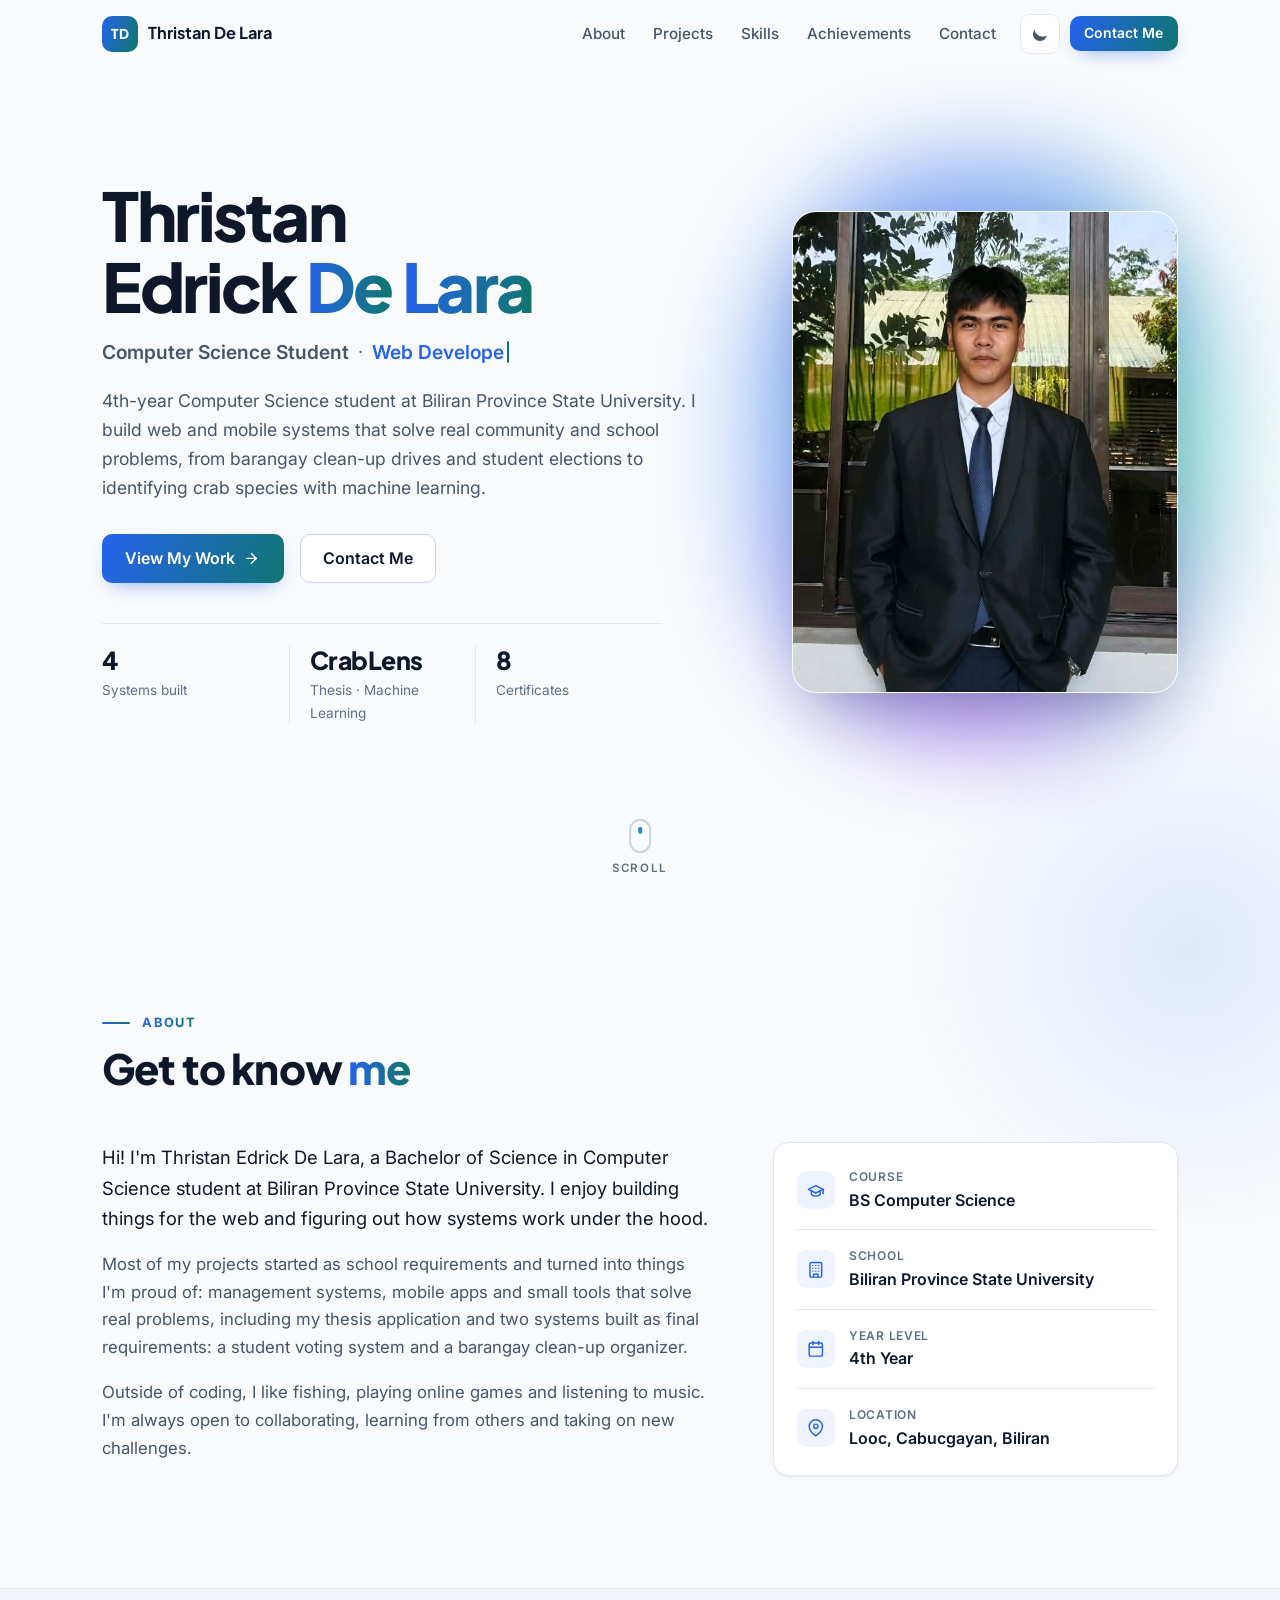
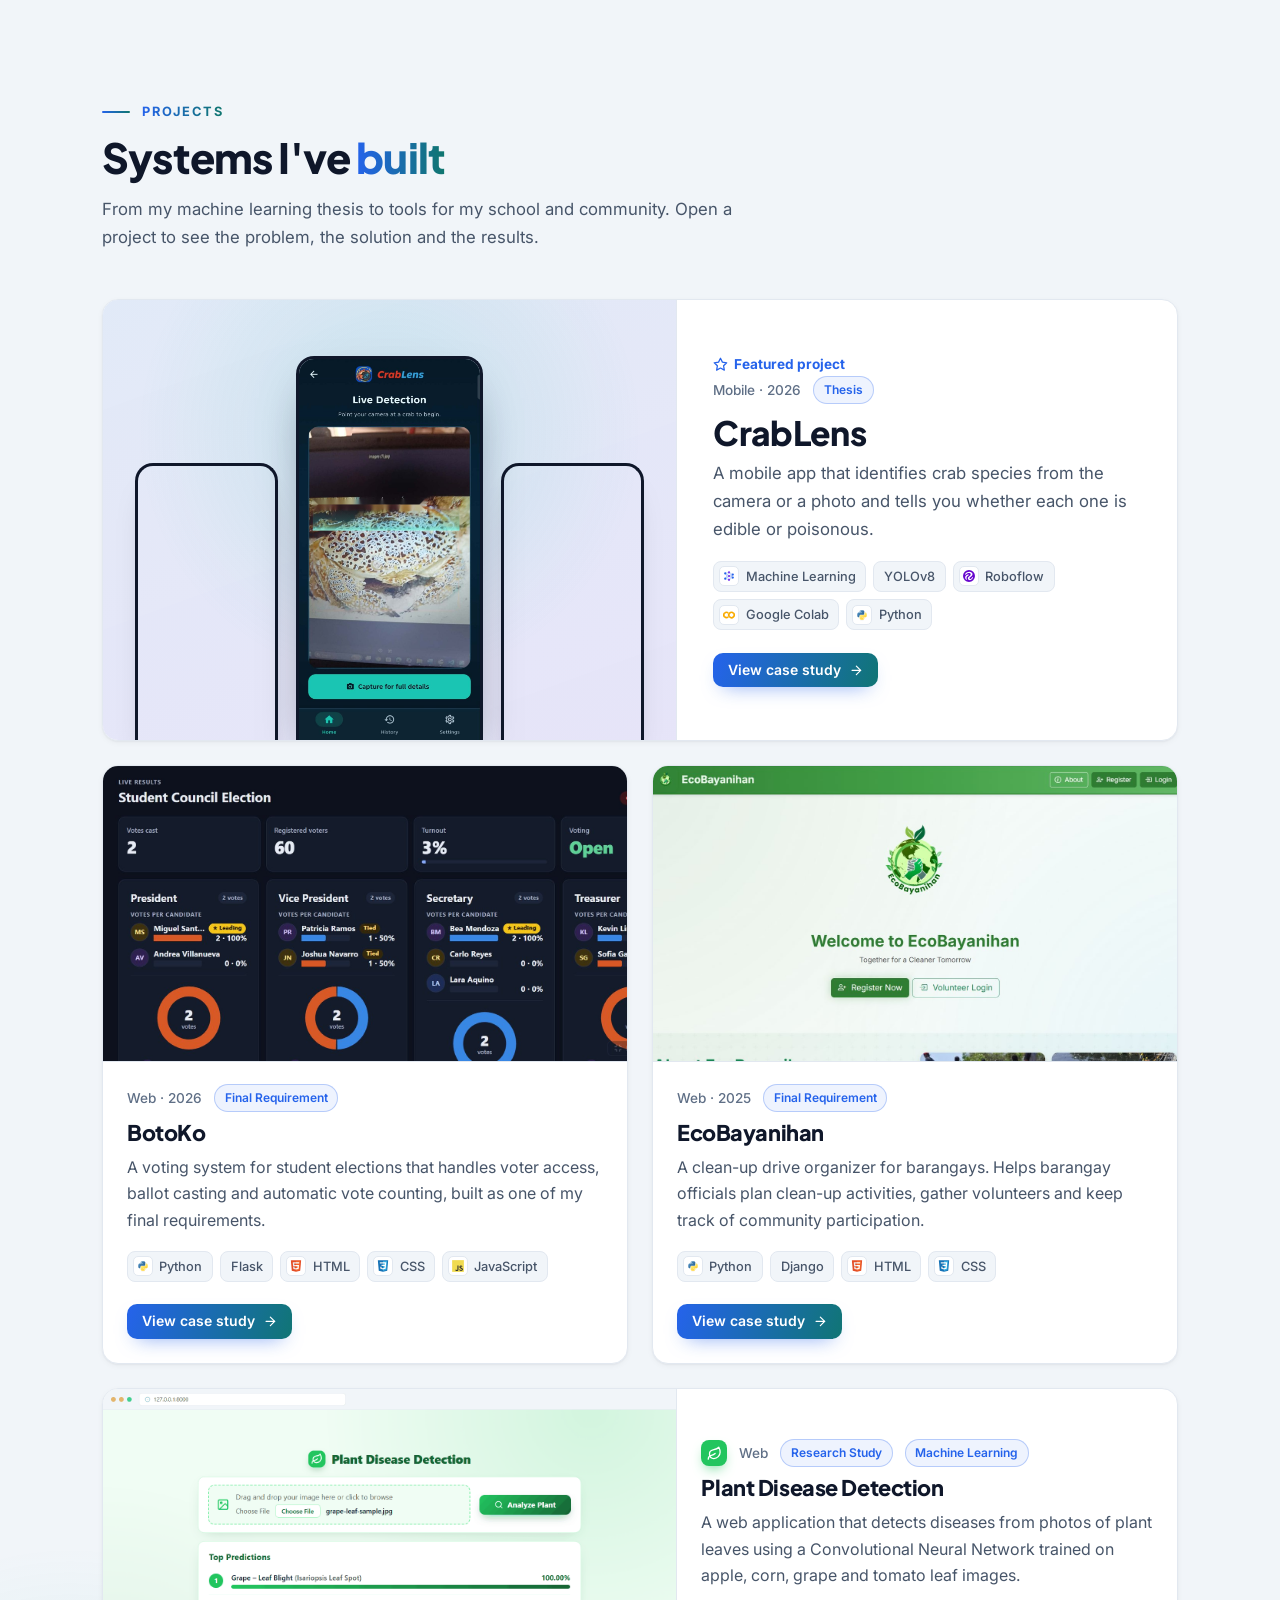
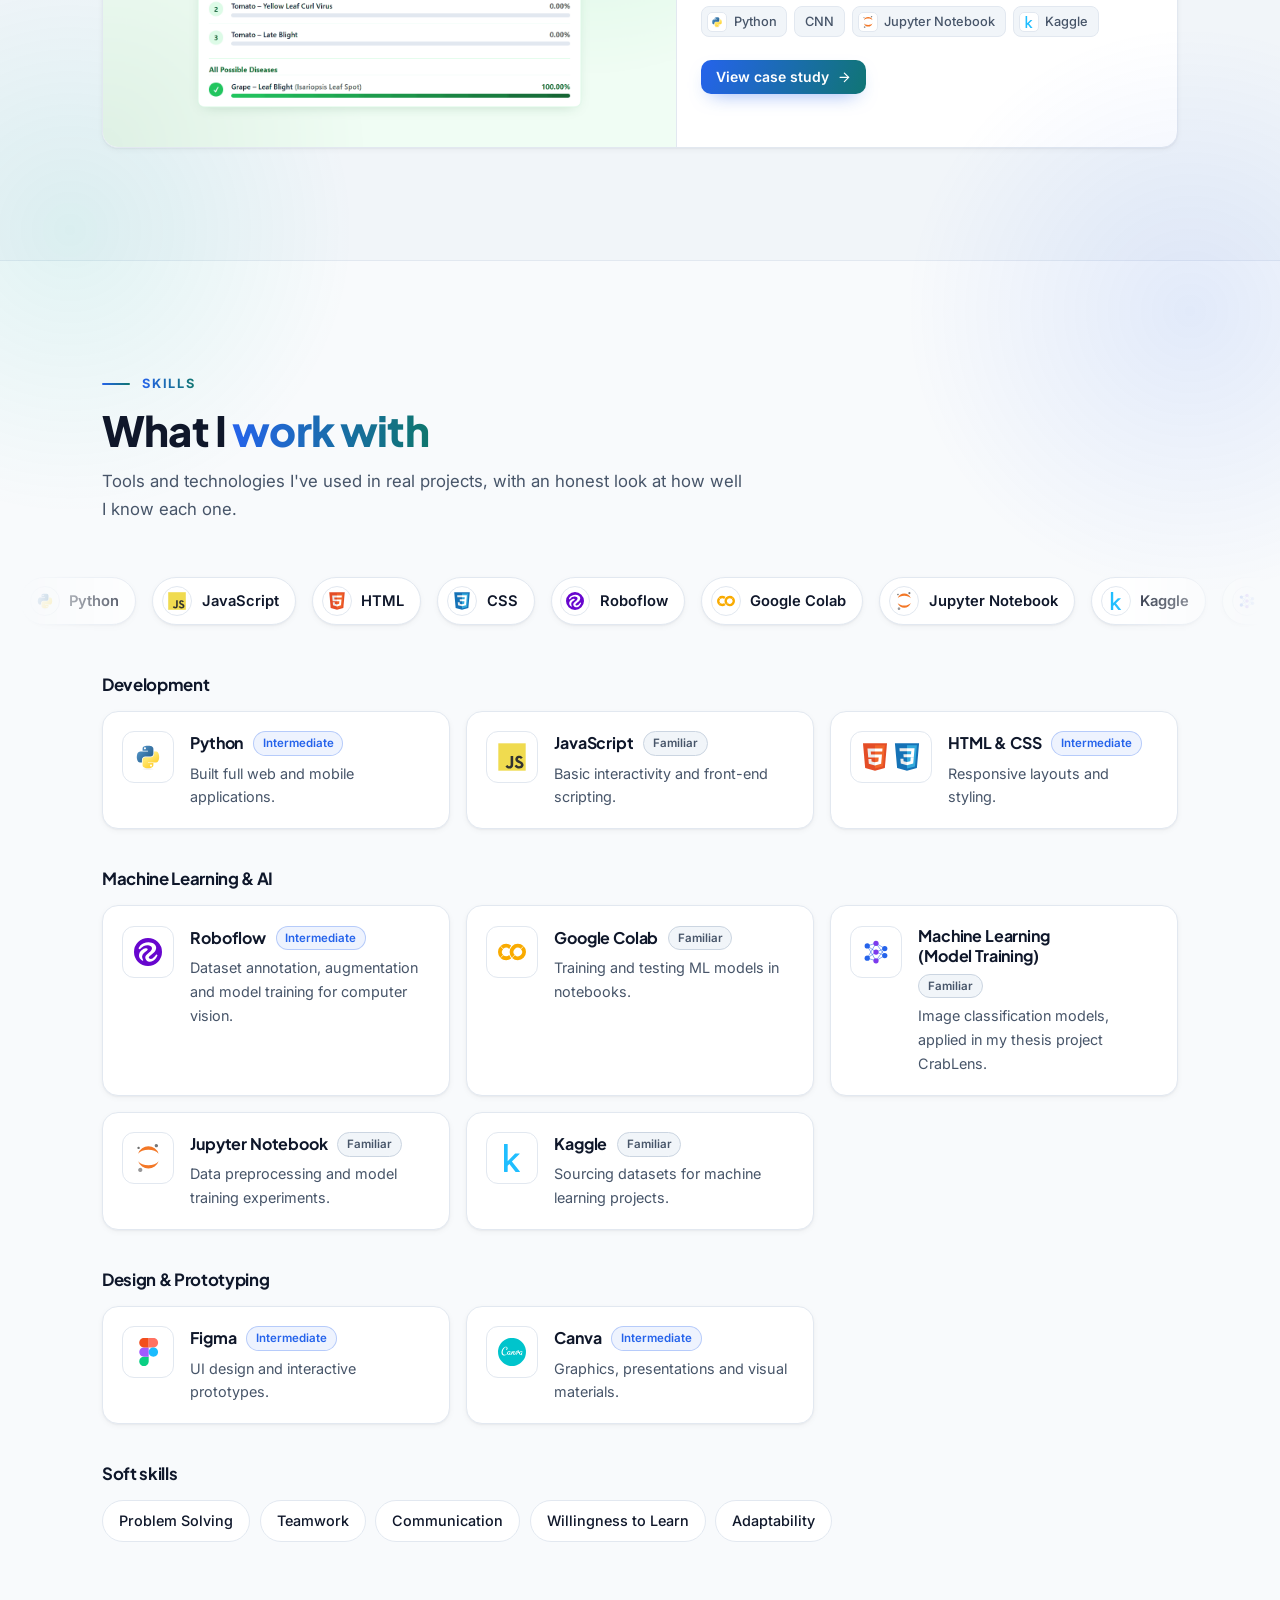
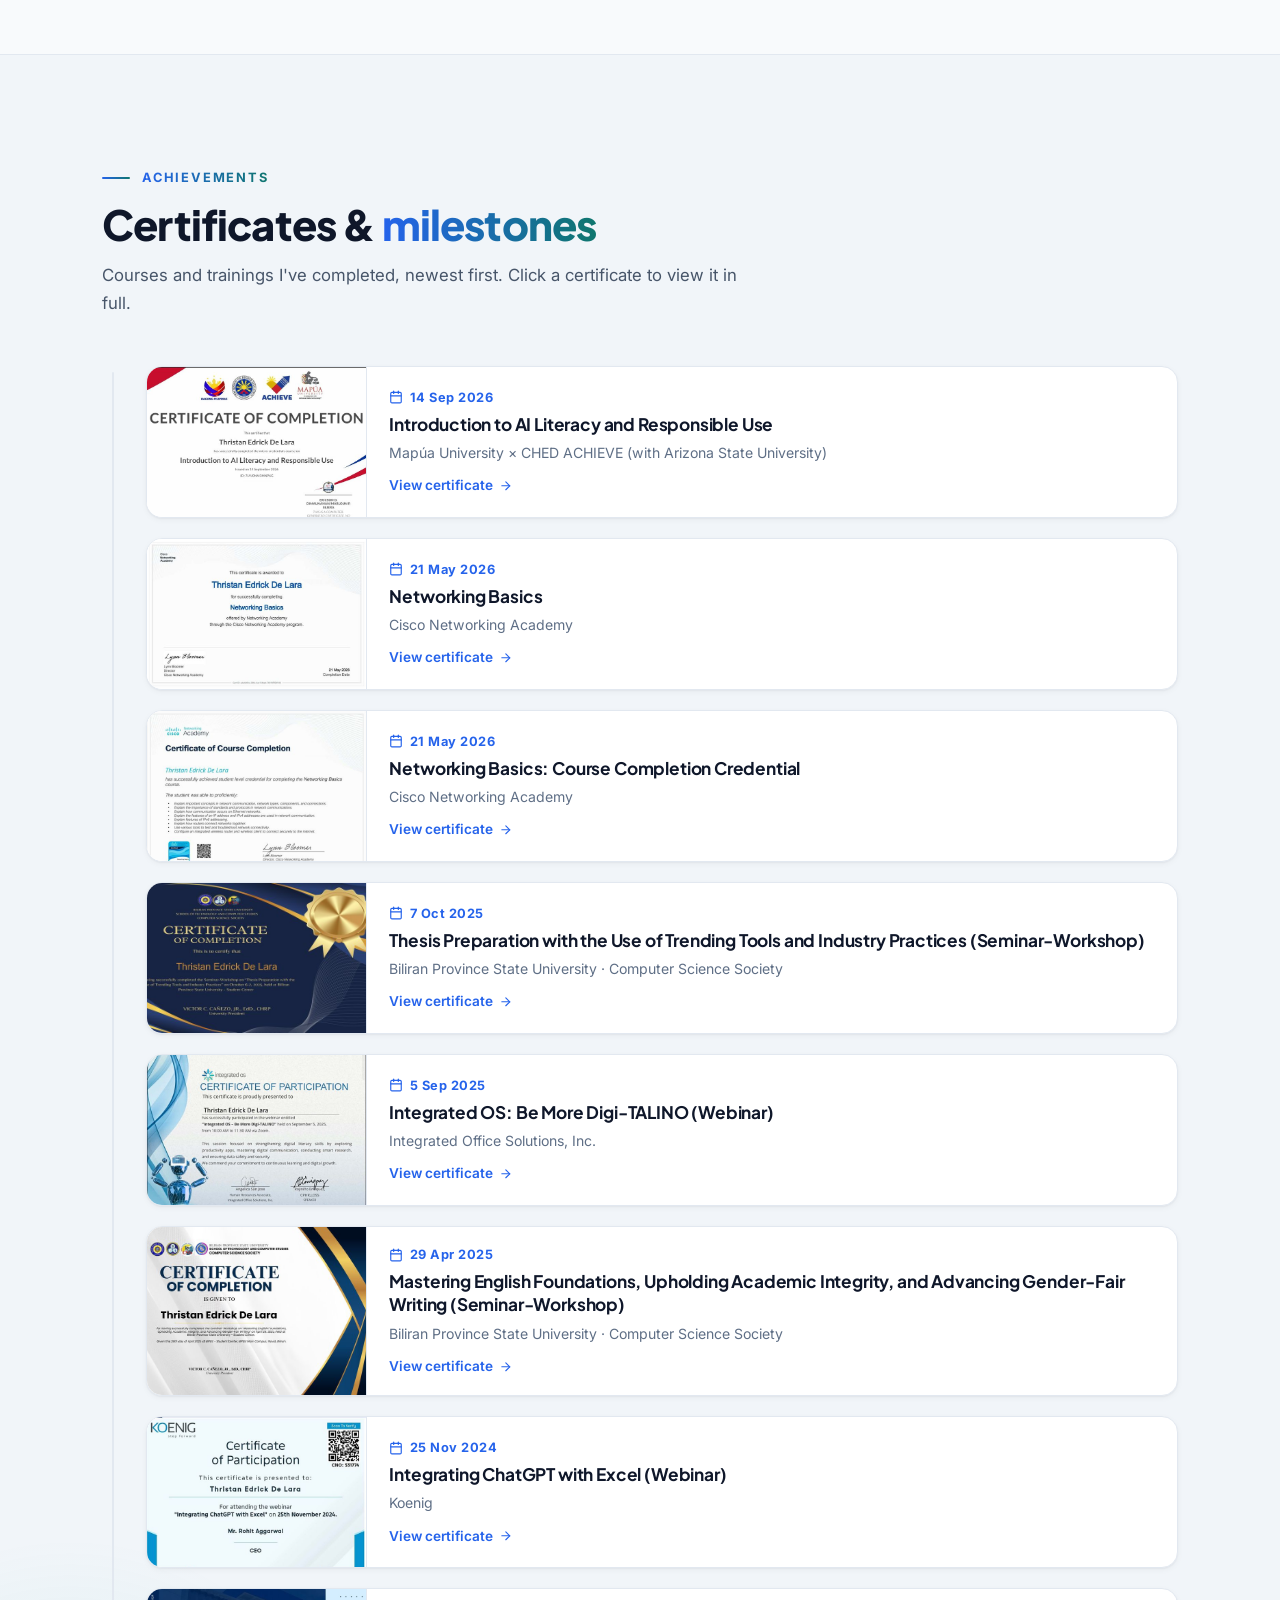
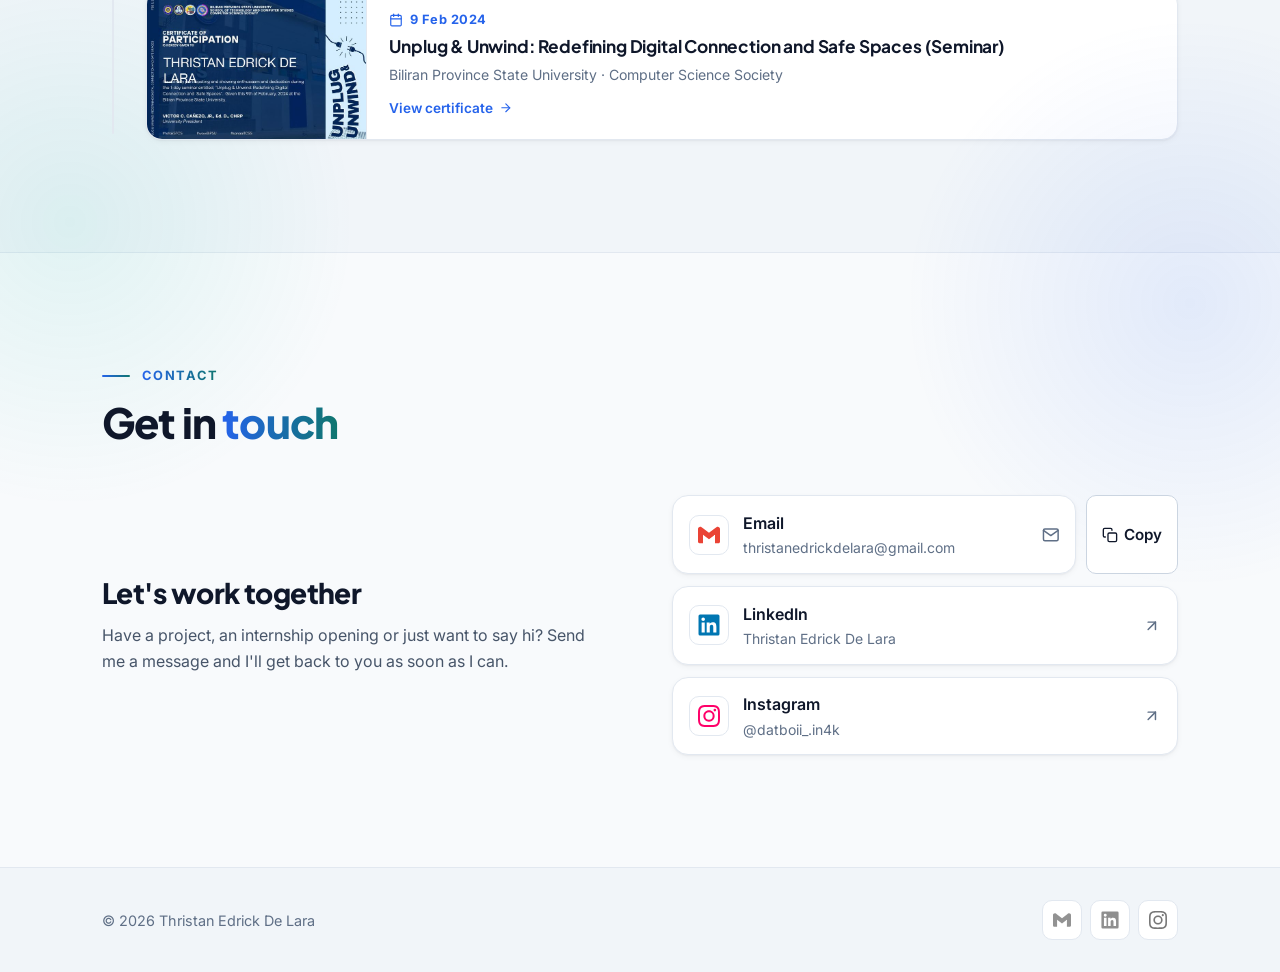
==== commit 2140863e: "Remove the contact form The form only opened the visitor's email app, so the Contact section now sho" ====
--- a/index.html
+++ b/index.html
@@ -181,41 +181,8 @@
           <div class="contact__info">
             <h3 class="contact__heading reveal" id="contactHeading"></h3>
             <p class="contact__text reveal" style="--d:.06s" id="contactText"></p>
-            <ul class="contact__links" id="contactLinks"></ul>
           </div>
-          <div class="contact__form-wrap reveal" style="--d:.15s">
-            <p class="contact__intro" id="formIntro"></p>
-            <div class="form-card card">
-              <form class="contact__form" id="contactForm" novalidate>
-                <div class="field">
-                  <input id="cName" name="name" type="text" autocomplete="name" placeholder=" " required aria-describedby="cNameErr">
-                  <label for="cName">Name</label>
-                  <p class="field__error" id="cNameErr"></p>
-                </div>
-                <div class="field">
-                  <input id="cEmail" name="email" type="email" autocomplete="email" placeholder=" " required aria-describedby="cEmailErr">
-                  <label for="cEmail">Email</label>
-                  <p class="field__error" id="cEmailErr"></p>
-                </div>
-                <div class="field field--area">
-                  <textarea id="cMessage" name="message" rows="5" maxlength="1000" placeholder=" " required aria-describedby="cMessageErr cCount"></textarea>
-                  <label for="cMessage">Message</label>
-                  <p class="field__meta"><span class="field__error" id="cMessageErr"></span><span class="field__count" id="cCount">0 / 1000</span></p>
-                </div>
-                <button class="btn btn--primary btn--block" type="submit">Send Message <span data-icon="send"></span></button>
-                <p class="form__status" id="formStatus" role="status" aria-live="polite"></p>
-              </form>
-              <div class="form-success" id="formSuccess" hidden>
-                <svg class="form-success__check" viewBox="0 0 52 52" aria-hidden="true">
-                  <circle cx="26" cy="26" r="24" fill="none"/>
-                  <path fill="none" d="M15 27l7 7 15-16"/>
-                </svg>
-                <h3 class="form-success__title" tabindex="-1">Message ready!</h3>
-                <p class="form-success__text" id="formSuccessText"></p>
-                <button class="btn btn--outline btn--sm" type="button" id="formReset">Send another message</button>
-              </div>
-            </div>
-          </div>
+          <ul class="contact__links" id="contactLinks"></ul>
         </div>
       </div>
     </section>
--- a/css/style.css
+++ b/css/style.css
@@ -509,10 +509,10 @@
 .cert:hover .cert__view .icon { transform: translateX(3px); }
 
 /* ---------- Contact ---------- */
-.contact { display: grid; grid-template-columns: minmax(0, .9fr) minmax(0, 1.1fr); gap: clamp(28px, 5vw, 64px); align-items: start; }
+.contact { display: grid; grid-template-columns: minmax(0, 1fr) minmax(0, 1fr); gap: clamp(28px, 5vw, 64px); align-items: center; }
 .contact__heading { font-size: clamp(1.35rem, 2.6vw, 1.75rem); font-weight: 800; }
 .contact__text { margin-top: .75rem; color: var(--text-muted); }
-.contact__links { display: grid; grid-template-columns: minmax(0, 1fr); gap: .75rem; margin-top: 1.75rem; }
+.contact__links { display: grid; grid-template-columns: minmax(0, 1fr); gap: .75rem; }
 .contact-item { display: flex; align-items: stretch; gap: .6rem; }
 .contact-link { display: flex; align-items: center; gap: .9rem; flex: 1; min-width: 0; padding: .85rem 1rem; }
 .contact-link:hover { transform: translateY(-2px); box-shadow: var(--shadow-md); }
@@ -527,49 +527,6 @@
 .copy-btn.is-copied { color: var(--success); border-color: var(--success); }
 .copy-btn.is-copied .icon { stroke-dasharray: 30; stroke-dashoffset: 30; animation: drawCheck .45s var(--ease) forwards; }
 @keyframes drawCheck { to { stroke-dashoffset: 0; } }
-.contact__intro { margin-bottom: 1rem; font-weight: 600; color: var(--text); }
-
-.form-card { position: relative; overflow: hidden; }
-.contact__form { padding: clamp(1.25rem, 3vw, 2rem); display: grid; gap: 1.1rem; }
-/* floating labels */
-.field { position: relative; }
-.field input, .field textarea {
-  width: 100%; padding: 1.45rem 1rem .55rem; border-radius: var(--radius-sm); border: 1px solid var(--border-strong);
-  background: var(--bg); color: var(--text); transition: border-color .2s, box-shadow .25s; resize: vertical;
-}
-.field textarea { min-height: 150px; padding-top: 1.6rem; }
-.field label {
-  position: absolute; left: 1rem; top: 1rem; font-size: .98rem; color: var(--text-subtle); pointer-events: none;
-  transform-origin: left top; transition: transform .2s var(--ease), color .2s;
-}
-.field input:focus + label, .field input:not(:placeholder-shown) + label,
-.field textarea:focus + label, .field textarea:not(:placeholder-shown) + label { transform: translateY(-.62rem) scale(.78); font-weight: 600; }
-.field input:focus + label, .field textarea:focus + label { color: var(--accent); }
-.field input:focus, .field textarea:focus {
-  outline: none; border-color: var(--accent);
-  box-shadow: 0 0 0 4px var(--accent-soft), 0 6px 24px -10px color-mix(in srgb, var(--accent) 60%, transparent);
-}
-.field input[aria-invalid="true"], .field textarea[aria-invalid="true"] { border-color: var(--danger); }
-.field__error { margin-top: .35rem; font-size: .85rem; color: var(--danger); }
-.field__error:empty { display: none; }
-.field__meta { display: flex; justify-content: space-between; align-items: flex-start; gap: 1rem; margin-top: .35rem; }
-.field__meta .field__error { margin-top: 0; }
-.field__count { margin-left: auto; font-size: .8rem; color: var(--text-subtle); }
-.form__status { font-size: .92rem; text-align: center; }
-.form__status:empty { display: none; }
-.form__status.is-error { color: var(--danger); }
-.form-success {
-  position: absolute; inset: 0; display: flex; flex-direction: column; align-items: center; justify-content: center; gap: .5rem;
-  padding: 2rem; text-align: center; background: var(--surface); animation: fadeIn .4s var(--ease);
-}
-.form-success__check { width: 72px; height: 72px; margin-bottom: .5rem; stroke: var(--success); stroke-width: 3; stroke-linecap: round; stroke-linejoin: round; }
-.form-success__check circle { stroke-dasharray: 151; stroke-dashoffset: 151; animation: drawLine .7s var(--ease) .1s forwards; }
-.form-success__check path { stroke-dasharray: 36; stroke-dashoffset: 36; animation: drawLine .45s var(--ease) .65s forwards; }
-@keyframes drawLine { to { stroke-dashoffset: 0; } }
-@keyframes fadeIn { from { opacity: 0; transform: scale(.98); } }
-.form-success__title { font-size: 1.4rem; font-weight: 800; outline: none; }
-.form-success__text { max-width: 340px; color: var(--text-muted); }
-.form-success .btn { margin-top: .75rem; }
 
 /* ---------- Footer ---------- */
 .footer { padding: 2rem 0; border-top: 1px solid var(--border); background: var(--bg-tint); }
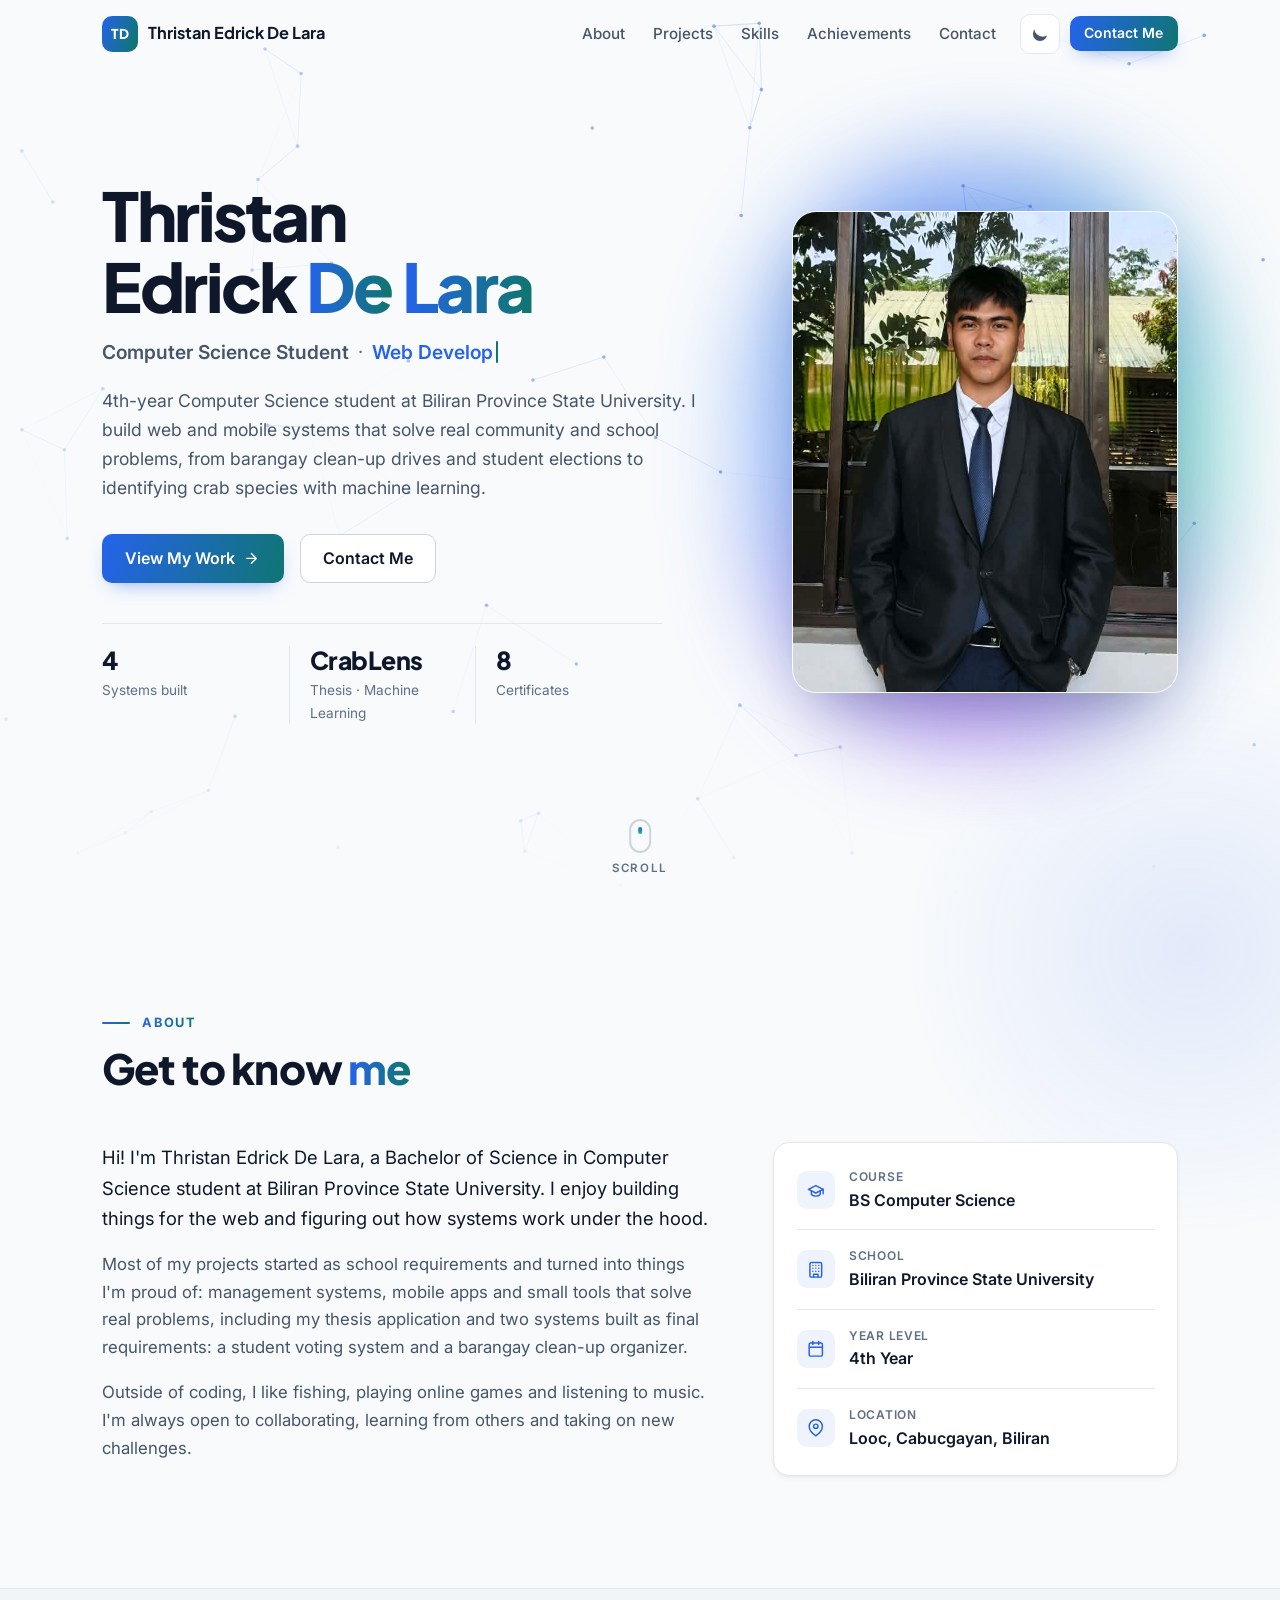
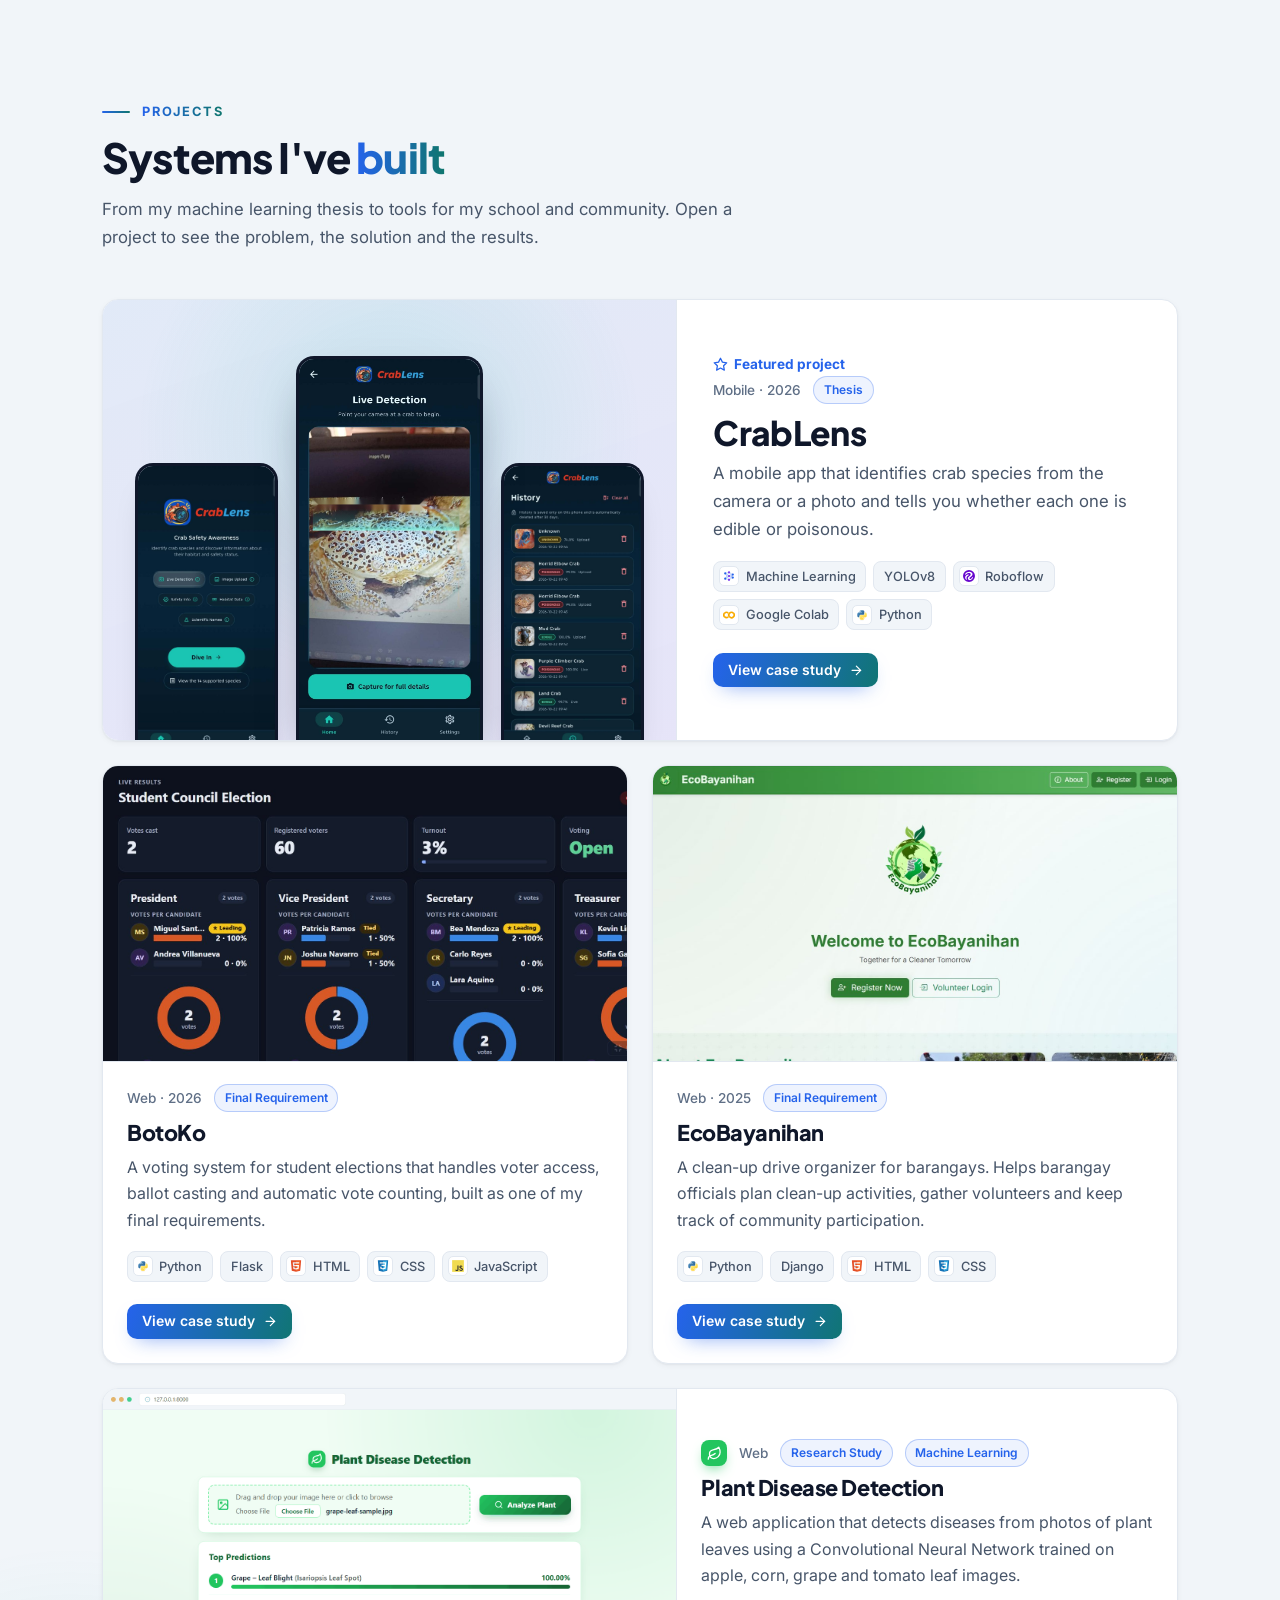
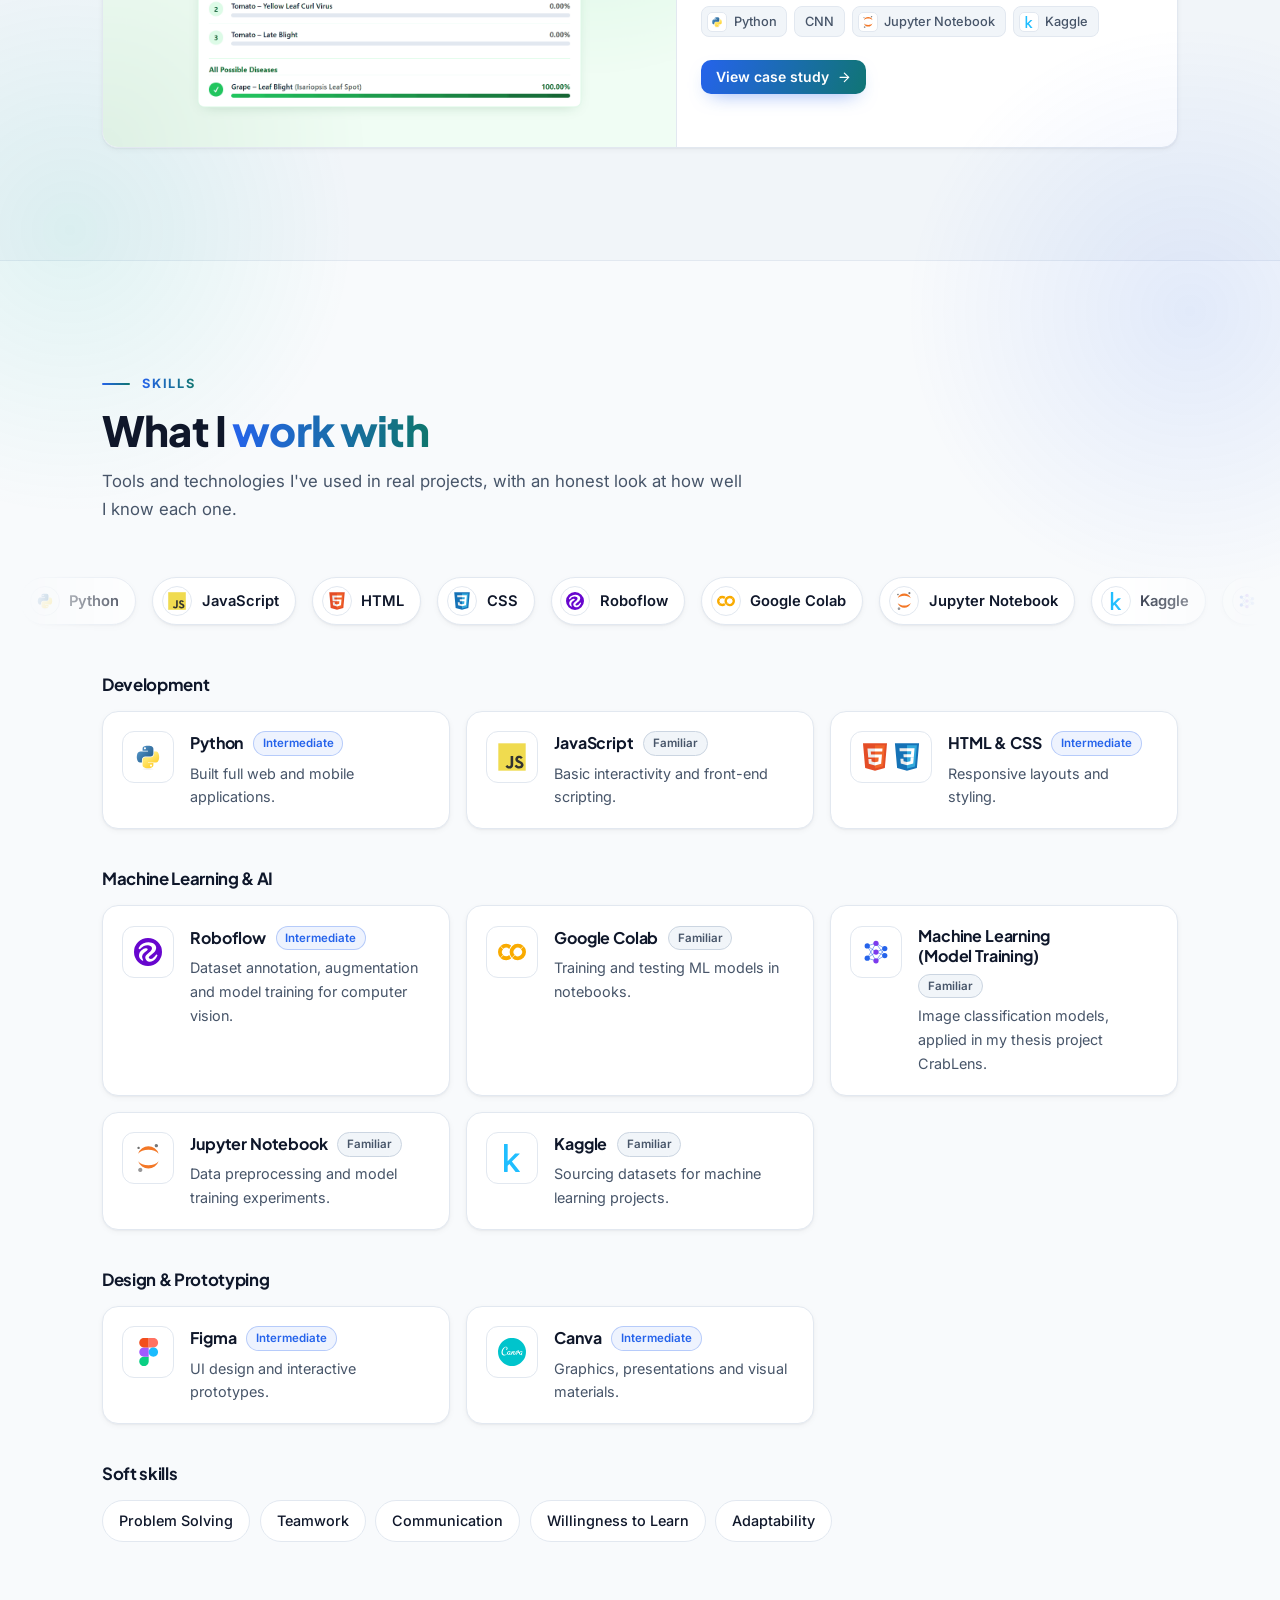
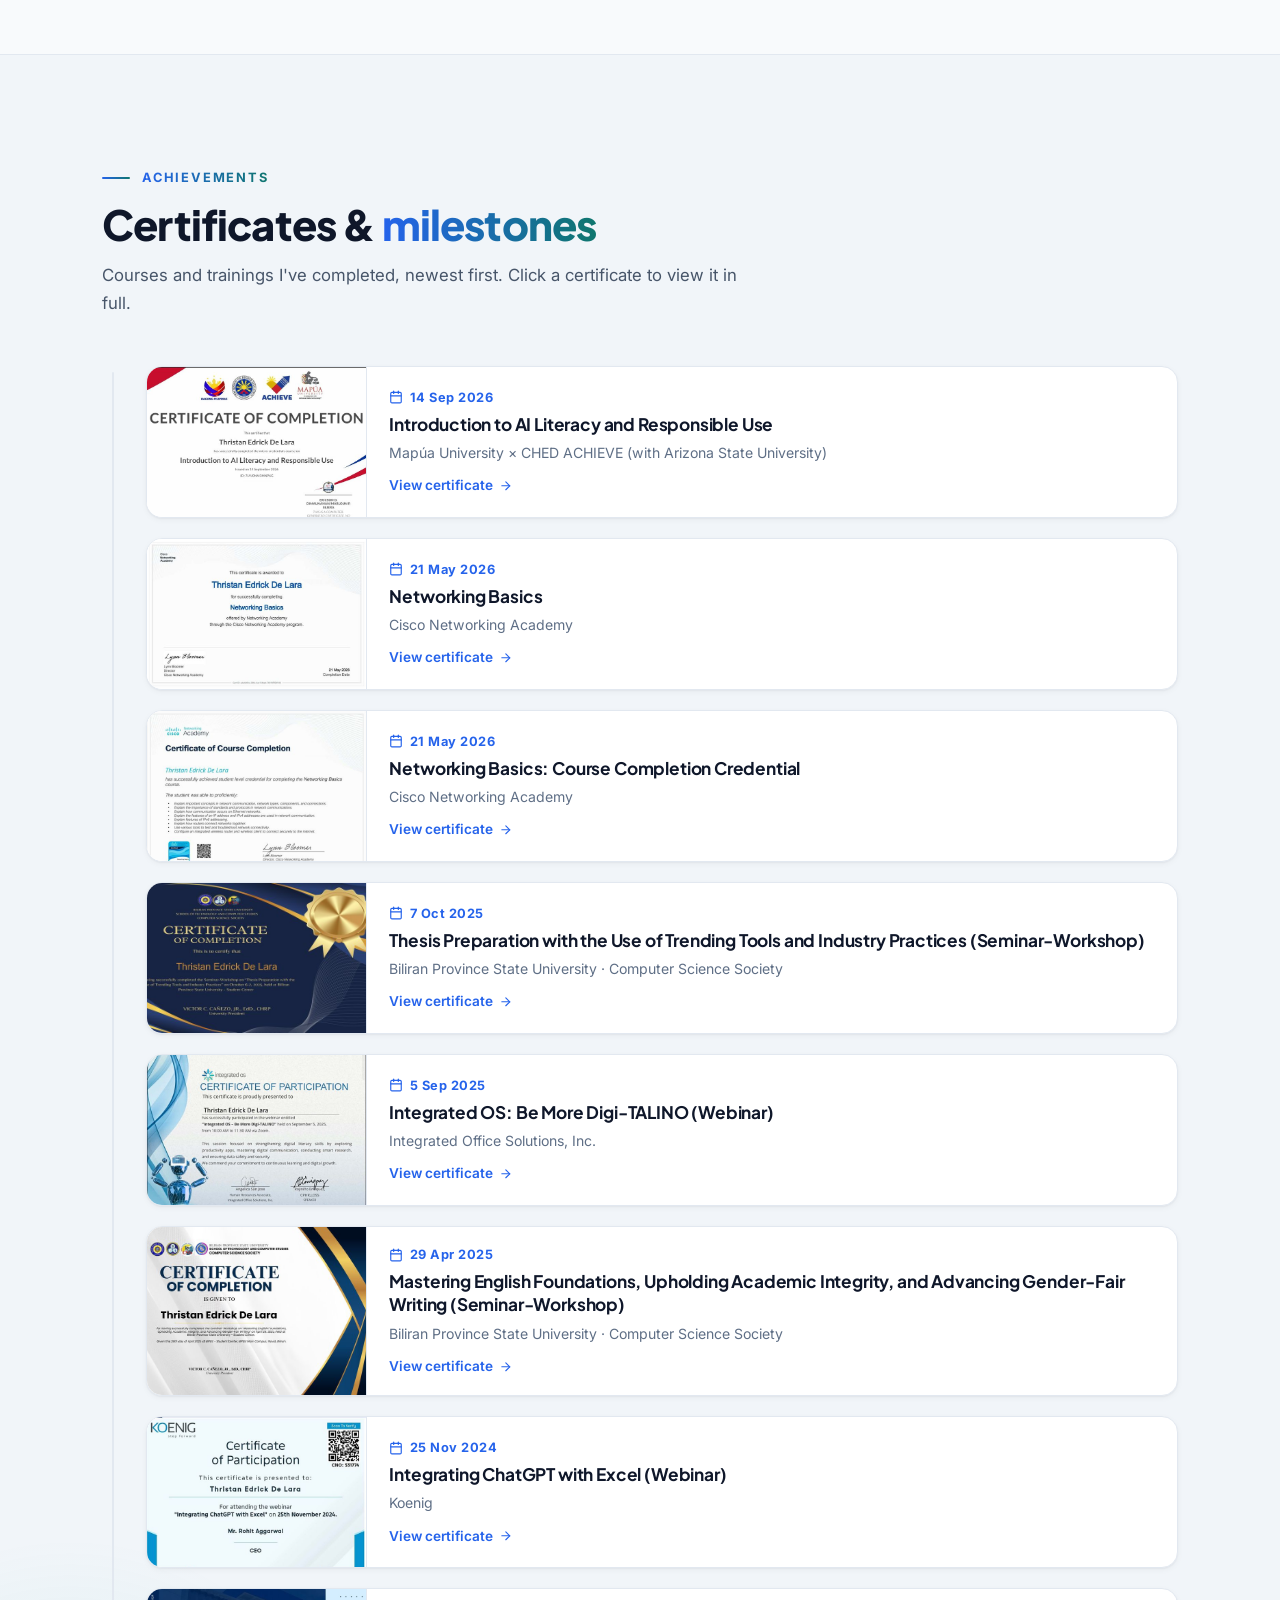
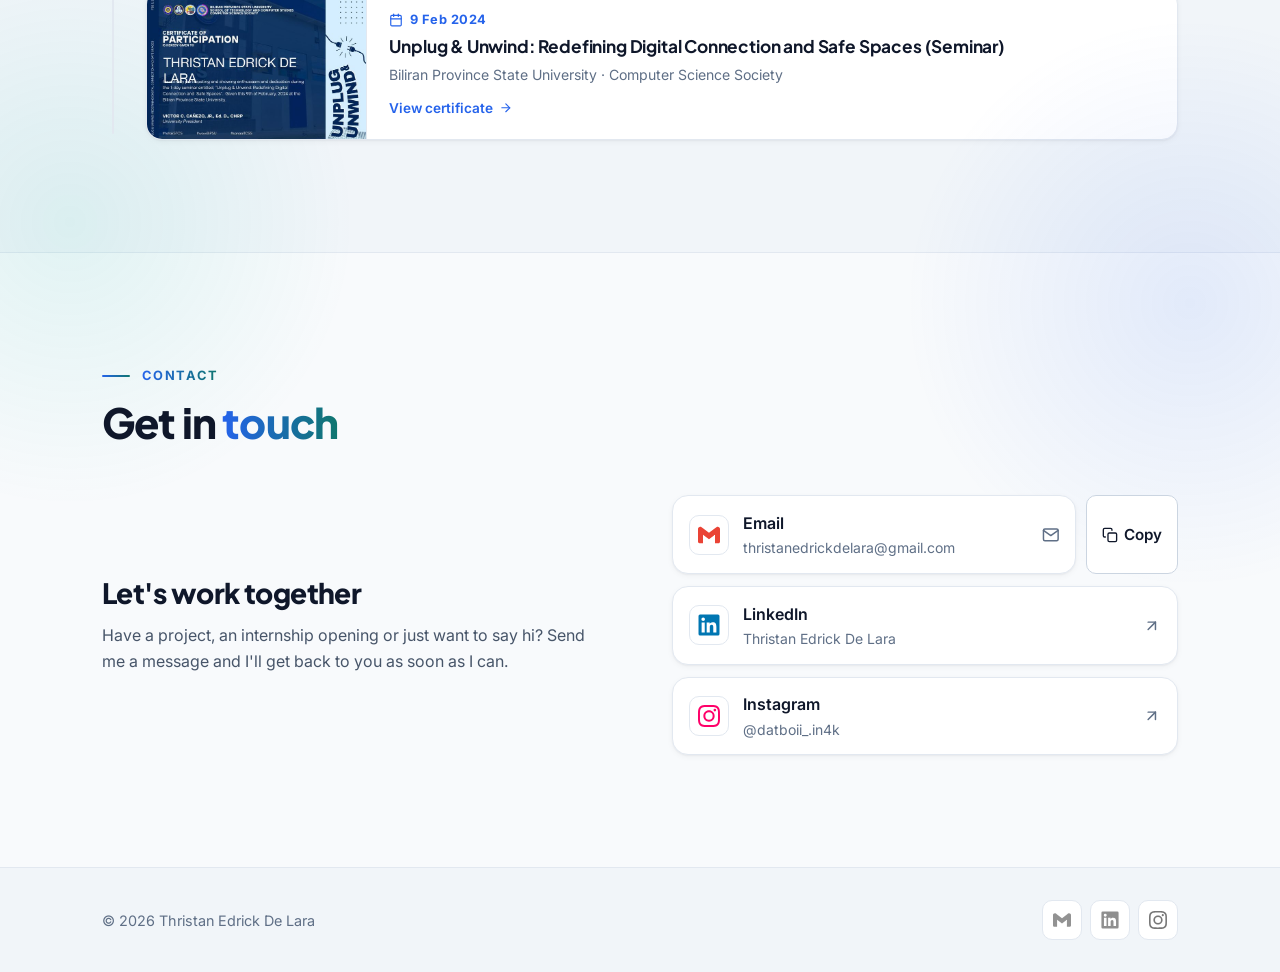
==== commit 5bd66a90: "Show full name in the navbar The navbar now shows "Thristan Edrick De Lara" (read from data.js) inst" ====
--- a/index.html
+++ b/index.html
@@ -51,7 +51,7 @@
     <div class="container nav__inner">
       <a href="#home" class="brand" aria-label="Thristan Edrick De Lara, back to top">
         <span class="brand__mark" data-bind="initials">TD</span>
-        <span class="brand__name">Thristan De Lara</span>
+        <span class="brand__name" data-bind="name">Thristan Edrick De Lara</span>
       </a>
       <nav class="nav__menu" aria-label="Primary">
         <ul class="nav__links" id="navLinks">
--- a/css/style.css
+++ b/css/style.css
@@ -209,6 +209,7 @@
 }
 .nav__inner { height: 100%; display: flex; align-items: center; gap: 1.5rem; }
 .brand { display: inline-flex; align-items: center; gap: .65rem; margin-right: auto; font: 700 1.02rem/1 var(--font-head); color: var(--text); }
+.brand__name { white-space: nowrap; }
 .brand__mark {
   display: grid; place-items: center; width: 36px; height: 36px; border-radius: 10px;
   background: var(--grad-btn); background-size: 220% 100%; color: #fff; font: 800 .85rem/1 var(--font-head); letter-spacing: .02em;
@@ -637,6 +638,12 @@
   .skill-grid { grid-template-columns: repeat(2, minmax(0, 1fr)); }
   .lightbox__nav--prev { left: 8px; }
   .lightbox__nav--next { right: 8px; }
+}
+
+/* narrow laptops: make room for the full name (Contact is still in the menu) */
+@media (max-width: 1000px) and (min-width: 861px) {
+  .nav__cta { display: none; }
+  .nav__links { gap: 1.3rem; }
 }
 
 @media (max-width: 860px) {
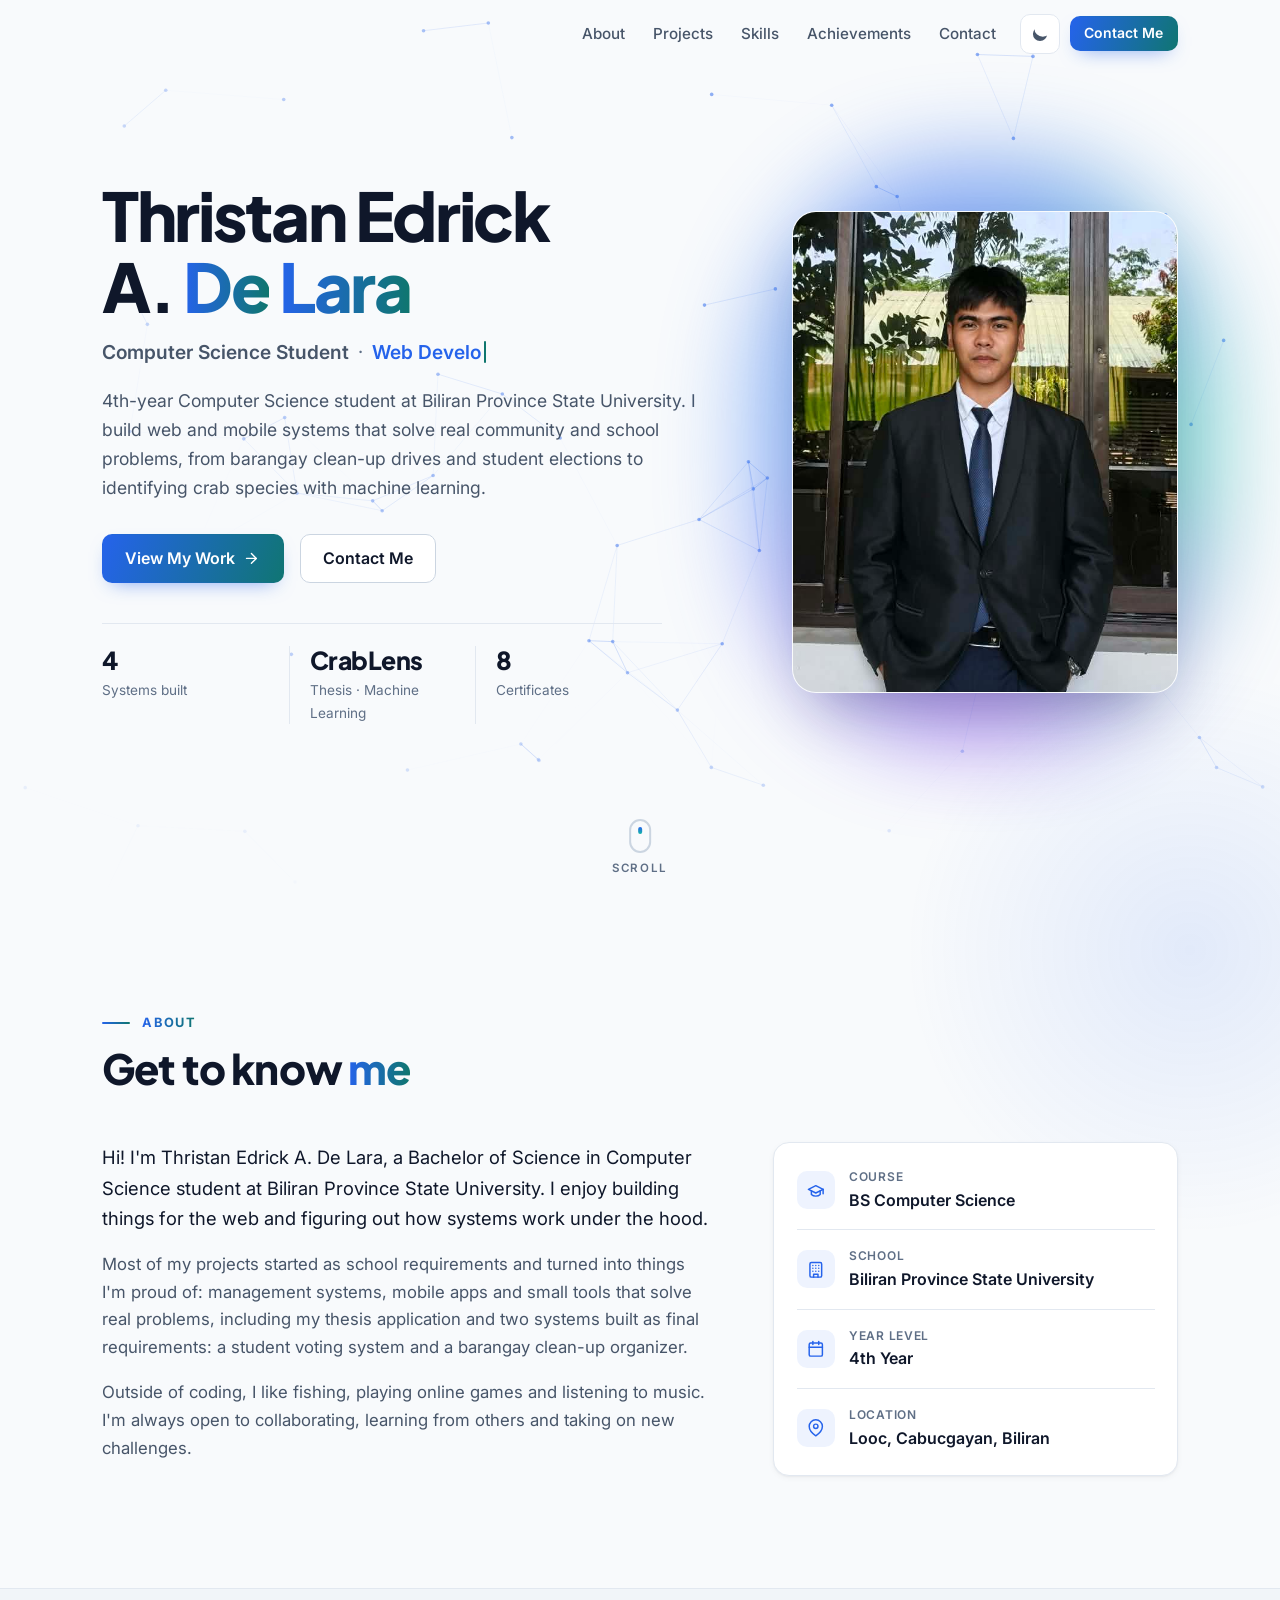
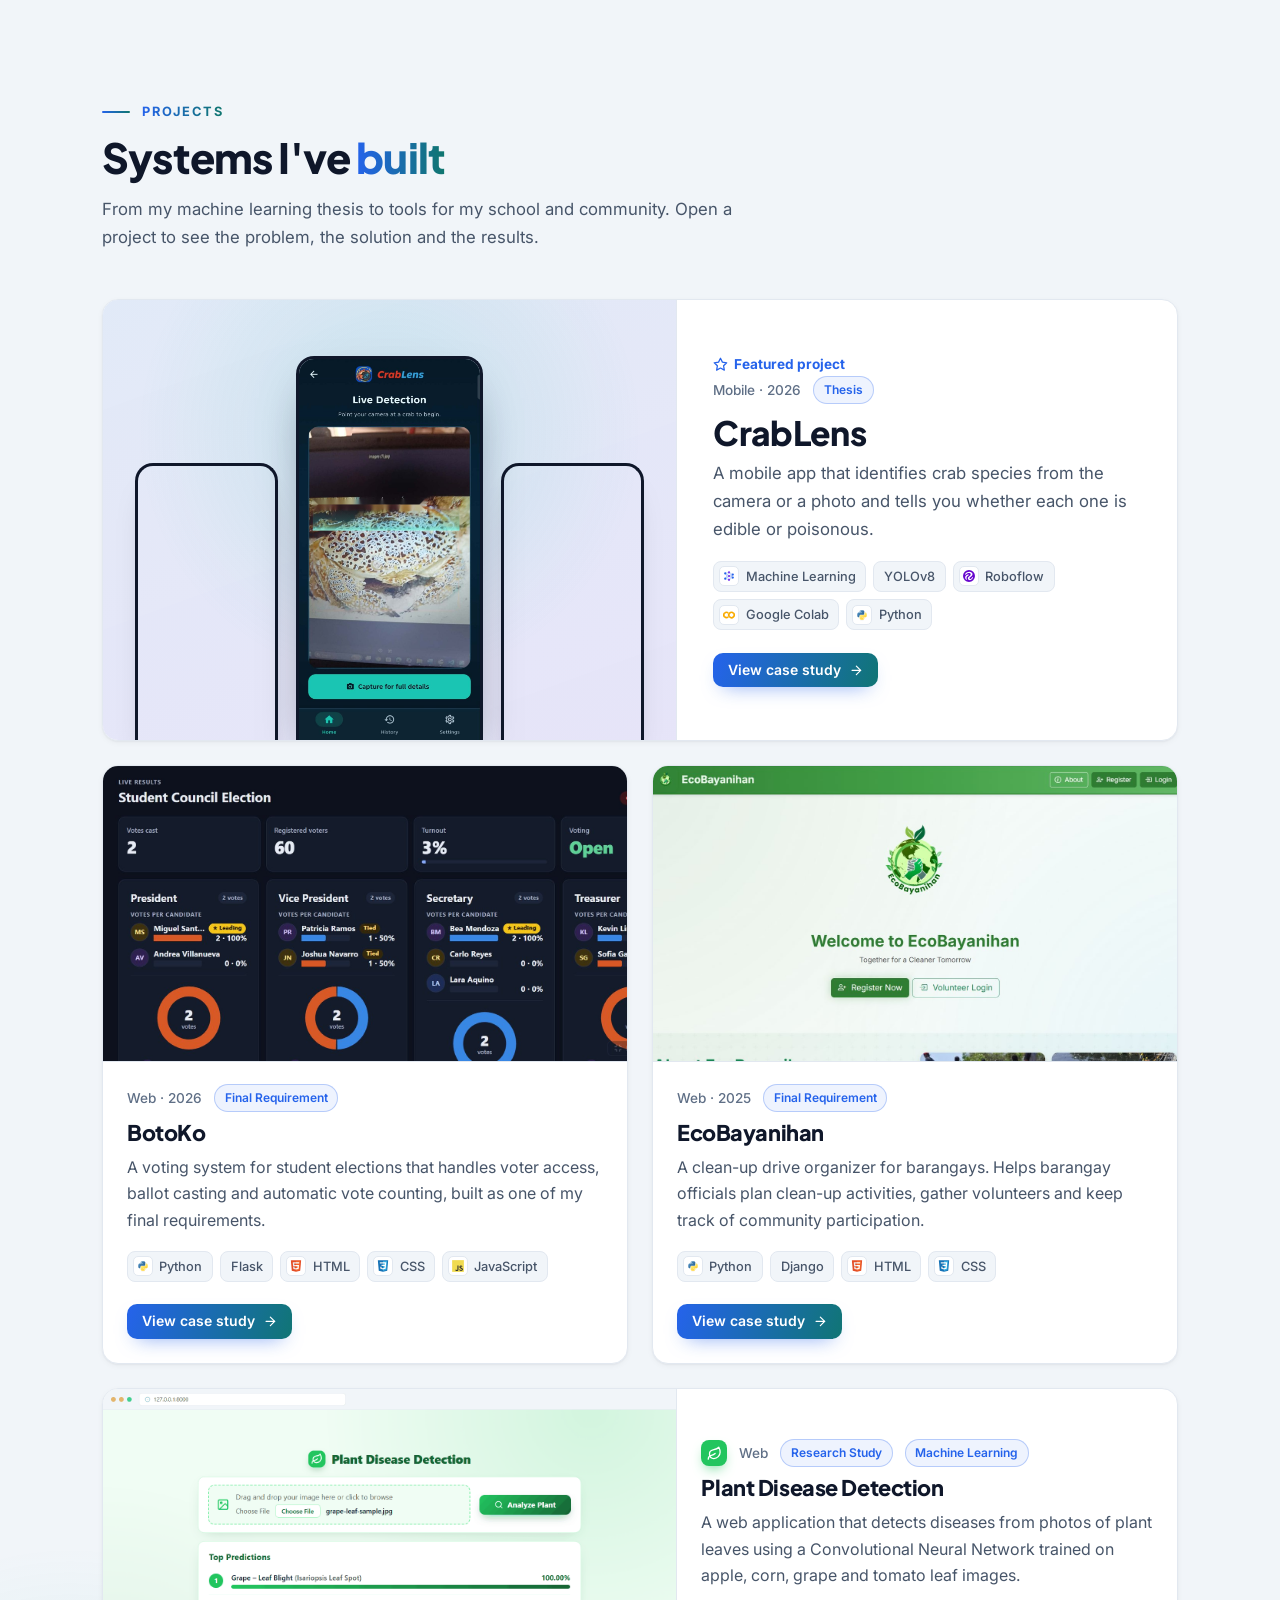
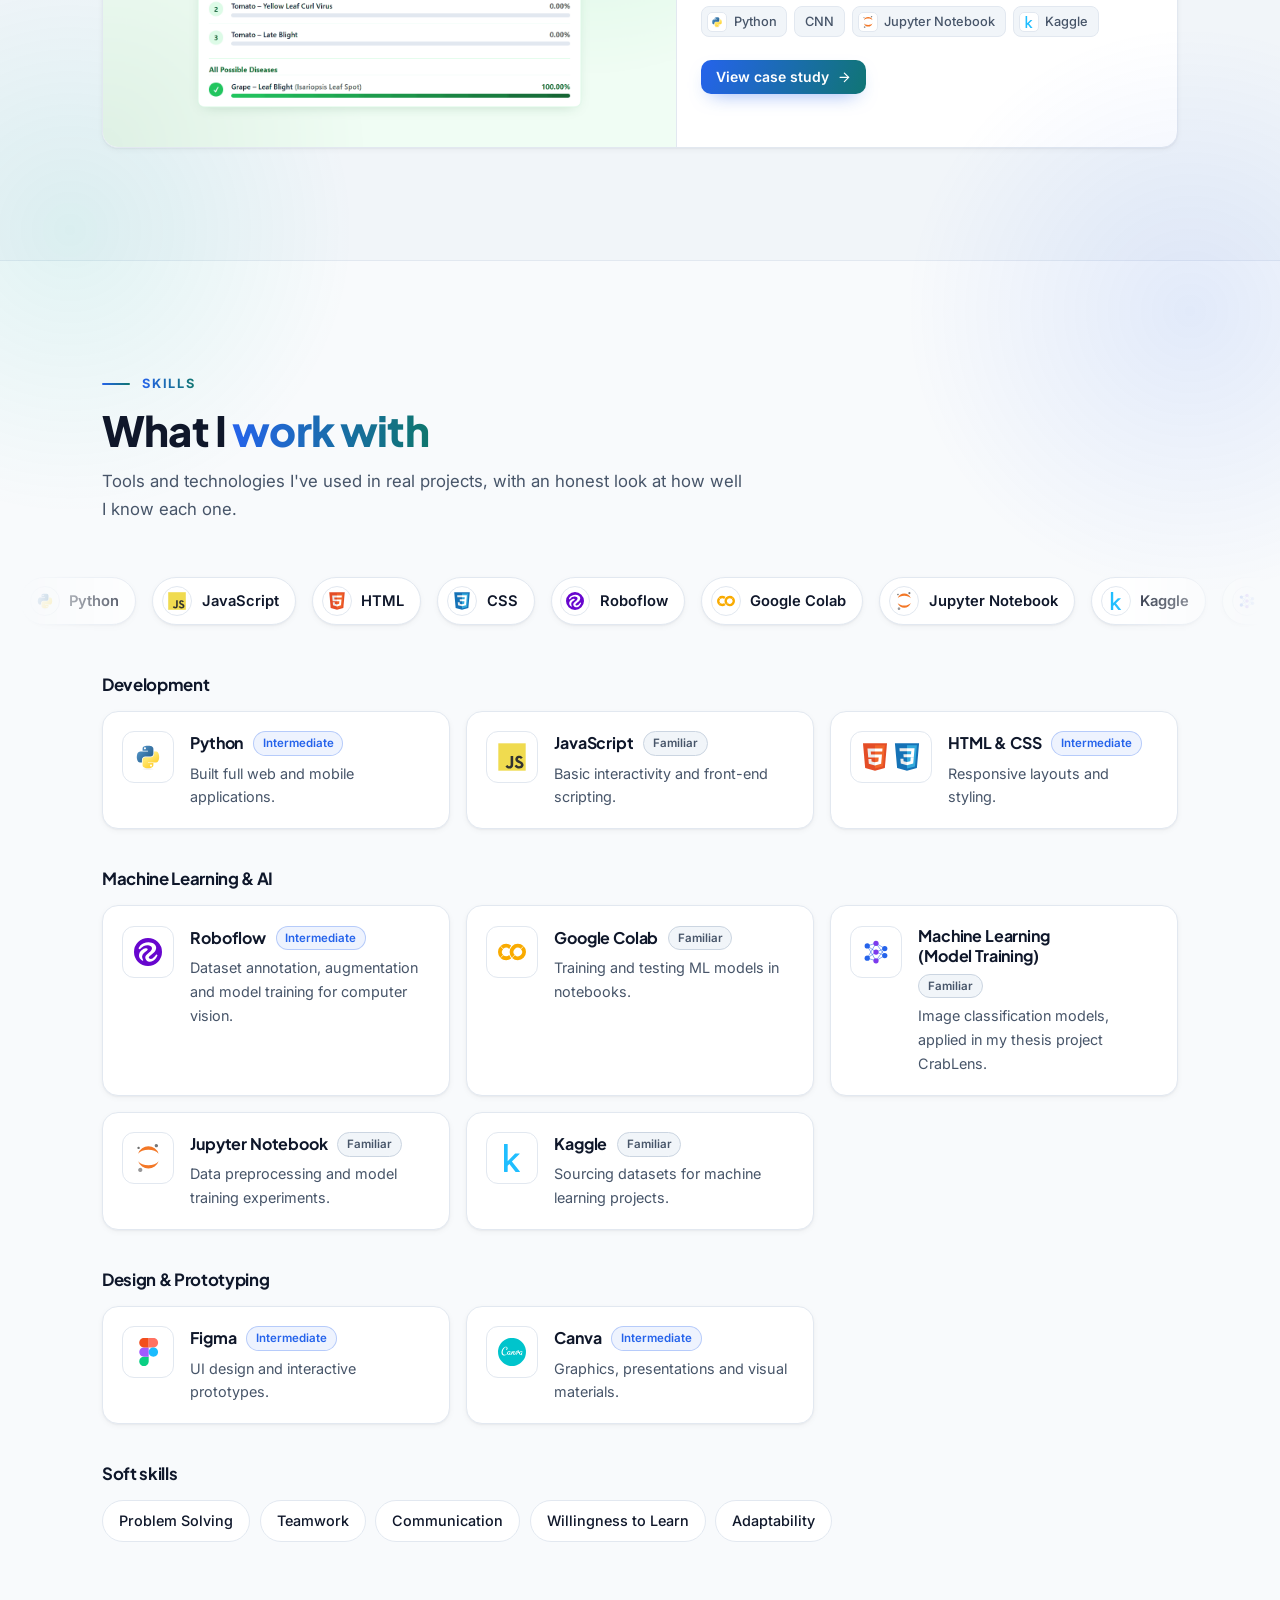
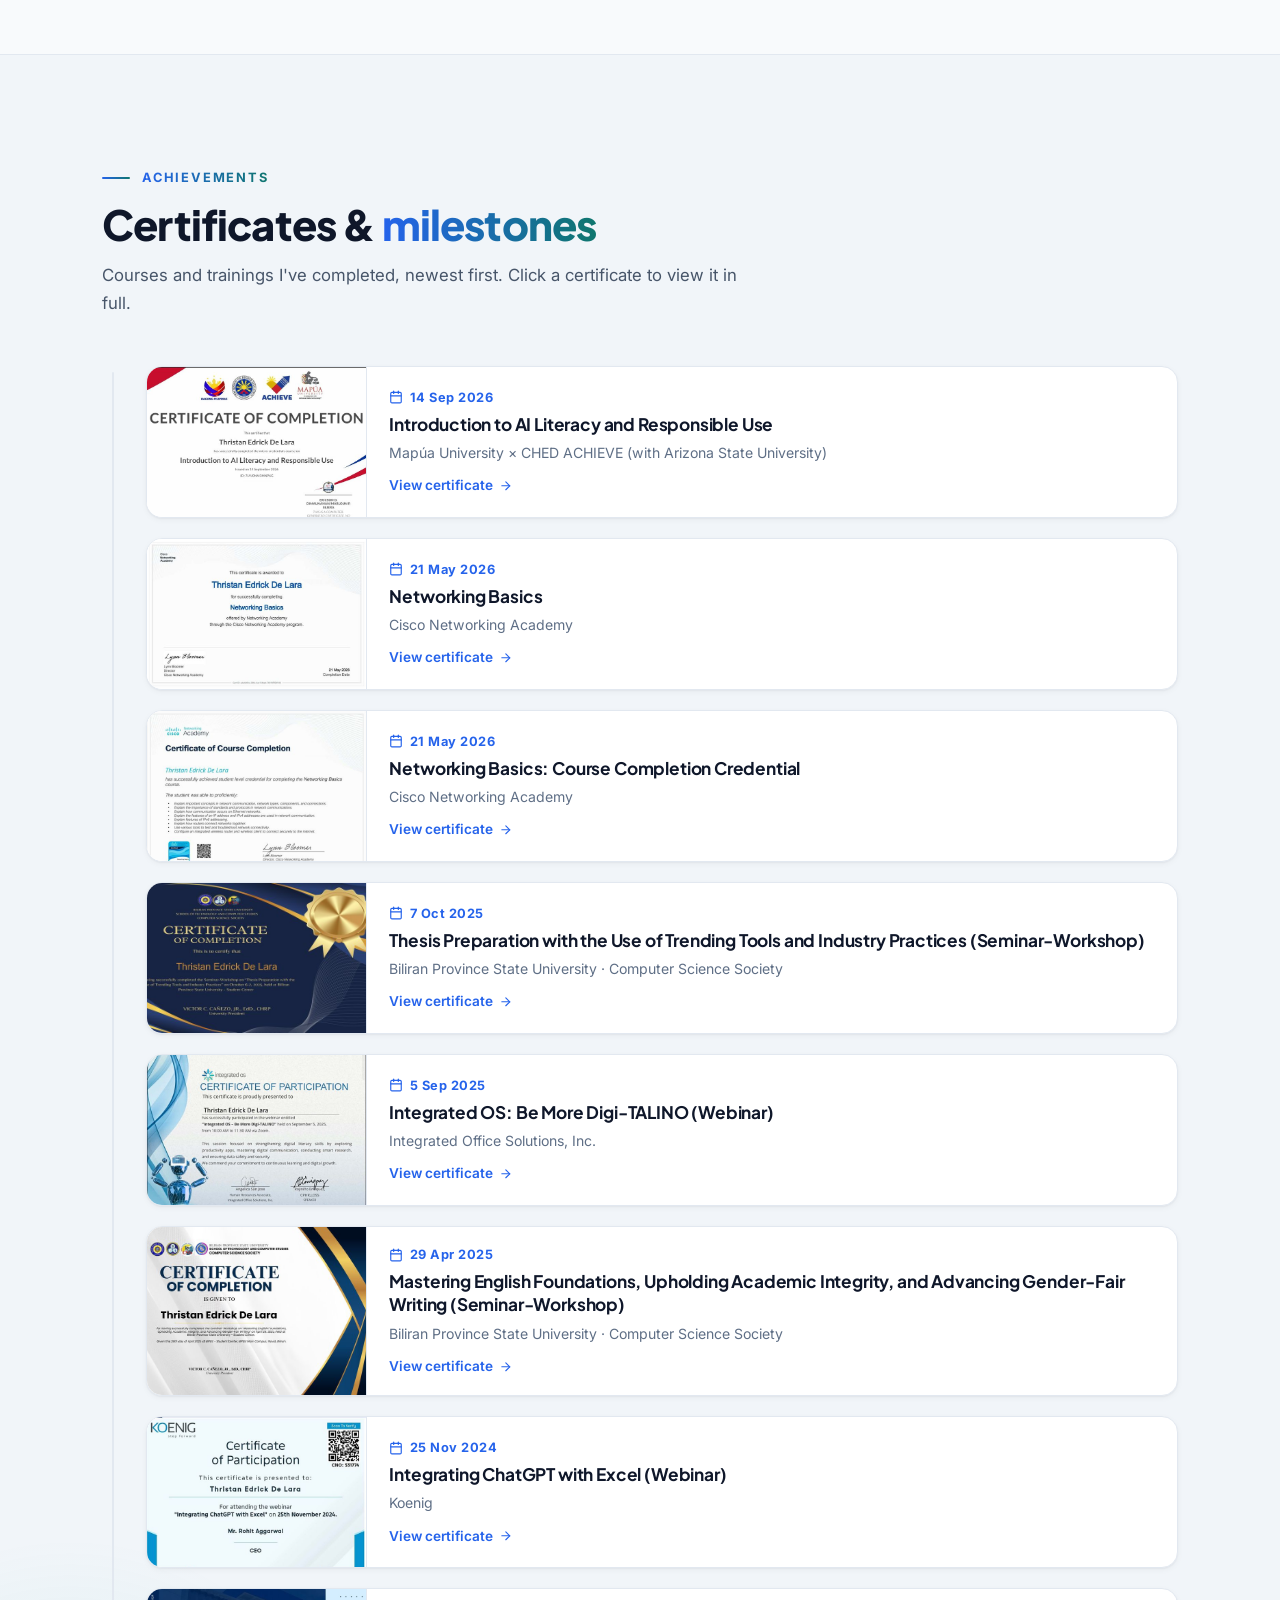
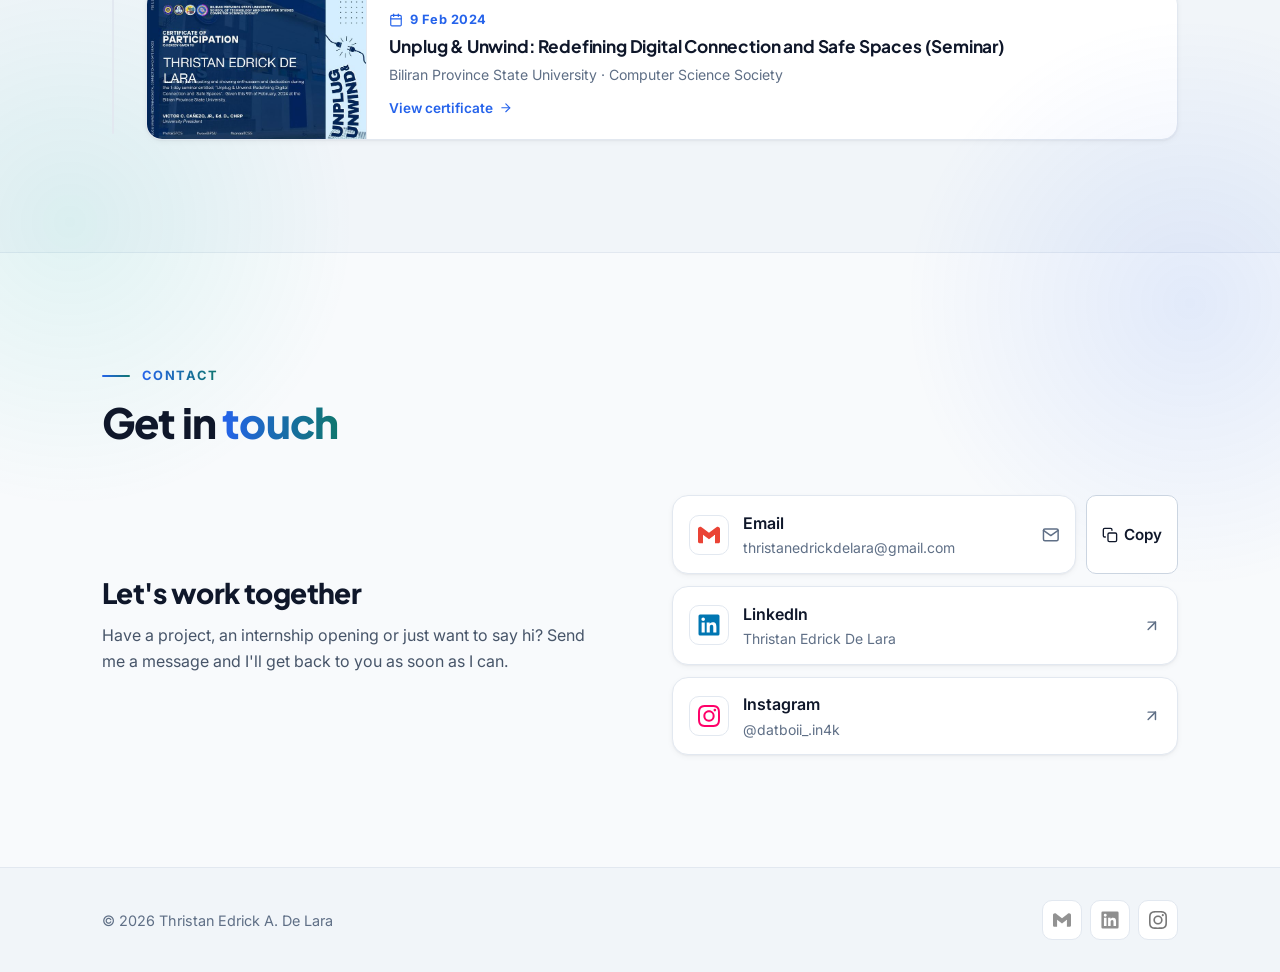
==== commit 094a83e1: "Use full name with middle initial; remove header logo The name now reads "Thristan Edrick A. De Lara" ====
--- a/index.html
+++ b/index.html
@@ -3,9 +3,9 @@
 <head>
   <meta charset="utf-8">
   <meta name="viewport" content="width=device-width, initial-scale=1">
-  <title>Thristan Edrick De Lara | Portfolio</title>
-  <meta name="description" content="Thristan Edrick De Lara: Computer Science student, web and mobile developer and machine learning enthusiast building systems that solve real community and school problems.">
-  <meta name="author" content="Thristan Edrick De Lara">
+  <title>Thristan Edrick A. De Lara | Portfolio</title>
+  <meta name="description" content="Thristan Edrick A. De Lara: Computer Science student, web and mobile developer and machine learning enthusiast building systems that solve real community and school problems.">
+  <meta name="author" content="Thristan Edrick A. De Lara">
   <meta name="theme-color" content="#f8fafc" media="(prefers-color-scheme: light)">
   <meta name="theme-color" content="#0b1120" media="(prefers-color-scheme: dark)">
 
@@ -14,12 +14,12 @@
   <link rel="canonical" href="https://veighlat-cmd.github.io/thristan-de-lara/">
   <meta property="og:type" content="website">
   <meta property="og:url" content="https://veighlat-cmd.github.io/thristan-de-lara/">
-  <meta property="og:title" content="Thristan Edrick De Lara | Portfolio">
+  <meta property="og:title" content="Thristan Edrick A. De Lara | Portfolio">
   <meta property="og:description" content="Computer Science student · Web & Mobile Developer · Machine Learning Enthusiast. Projects: CrabLens, BotoKo, EcoBayanihan and Plant Disease Detection.">
   <meta property="og:image" content="https://veighlat-cmd.github.io/thristan-de-lara/assets/og-image.jpg">
   <meta property="og:image:width" content="1200">
   <meta property="og:image:height" content="630">
-  <meta property="og:image:alt" content="Thristan Edrick De Lara">
+  <meta property="og:image:alt" content="Thristan Edrick A. De Lara">
   <meta name="twitter:card" content="summary_large_image">
 
   <link rel="icon" href="assets/favicon.svg" type="image/svg+xml">
@@ -49,10 +49,6 @@
   <!-- Navbar -->
   <header class="nav" id="nav">
     <div class="container nav__inner">
-      <a href="#home" class="brand" aria-label="Thristan Edrick De Lara, back to top">
-        <span class="brand__mark" data-bind="initials">TD</span>
-        <span class="brand__name" data-bind="name">Thristan Edrick De Lara</span>
-      </a>
       <nav class="nav__menu" aria-label="Primary">
         <ul class="nav__links" id="navLinks">
           <li><a class="nav__link" href="#about">About</a></li>
@@ -86,7 +82,7 @@
       <canvas class="hero__canvas" id="heroCanvas" aria-hidden="true"></canvas>
       <div class="container hero__grid">
         <div class="hero__text">
-          <h1 class="hero__title" id="heroName">Thristan Edrick De Lara</h1>
+          <h1 class="hero__title" id="heroName">Thristan Edrick A. De Lara</h1>
           <p class="hero__role hero-in" id="heroRole" style="--d:.7s"></p>
           <p class="hero__lead hero-in" style="--d:.85s" data-bind="valueStatement"></p>
           <div class="hero__cta hero-in" style="--d:1s">
@@ -191,7 +187,7 @@
   <!-- FOOTER -->
   <footer class="footer">
     <div class="container footer__inner">
-      <p class="footer__copy">&copy; <span id="year"></span> <span data-bind="name">Thristan Edrick De Lara</span></p>
+      <p class="footer__copy">&copy; <span id="year"></span> <span data-bind="name">Thristan Edrick A. De Lara</span></p>
       <ul class="footer__links" id="footerLinks" aria-label="Social links"></ul>
     </div>
   </footer>
--- a/css/style.css
+++ b/css/style.css
@@ -208,15 +208,8 @@
   border-bottom-color: var(--border); box-shadow: 0 10px 30px -18px rgba(15, 23, 42, .35);
 }
 .nav__inner { height: 100%; display: flex; align-items: center; gap: 1.5rem; }
-.brand { display: inline-flex; align-items: center; gap: .65rem; margin-right: auto; font: 700 1.02rem/1 var(--font-head); color: var(--text); }
-.brand__name { white-space: nowrap; }
-.brand__mark {
-  display: grid; place-items: center; width: 36px; height: 36px; border-radius: 10px;
-  background: var(--grad-btn); background-size: 220% 100%; color: #fff; font: 800 .85rem/1 var(--font-head); letter-spacing: .02em;
-  transition: background-position .5s var(--ease);
-}
-.brand:hover .brand__mark { background-position: 100% 0; }
 .nav__links { display: flex; align-items: center; gap: 1.75rem; }
+.nav__menu { margin-left: auto; }
 .nav__link { position: relative; padding: .4rem 0; font-size: .95rem; font-weight: 500; color: var(--text-muted); transition: color .2s; }
 .nav__link::after {
   content: ""; position: absolute; left: 0; right: 0; bottom: -2px; height: 2px; border-radius: 2px; background: var(--grad);
@@ -640,12 +633,6 @@
   .lightbox__nav--next { right: 8px; }
 }
 
-/* narrow laptops: make room for the full name (Contact is still in the menu) */
-@media (max-width: 1000px) and (min-width: 861px) {
-  .nav__cta { display: none; }
-  .nav__links { gap: 1.3rem; }
-}
-
 @media (max-width: 860px) {
   :root { --nav-h: 62px; }
   .nav__burger { display: inline-grid; }
@@ -681,7 +668,6 @@
 }
 
 @media (max-width: 600px) {
-  .brand__name { display: none; }
   .hero__cta .btn { flex: 1 1 100%; }
   .highlights li { padding-inline: .75rem; }
   .highlights strong { font-size: 1.25rem; }
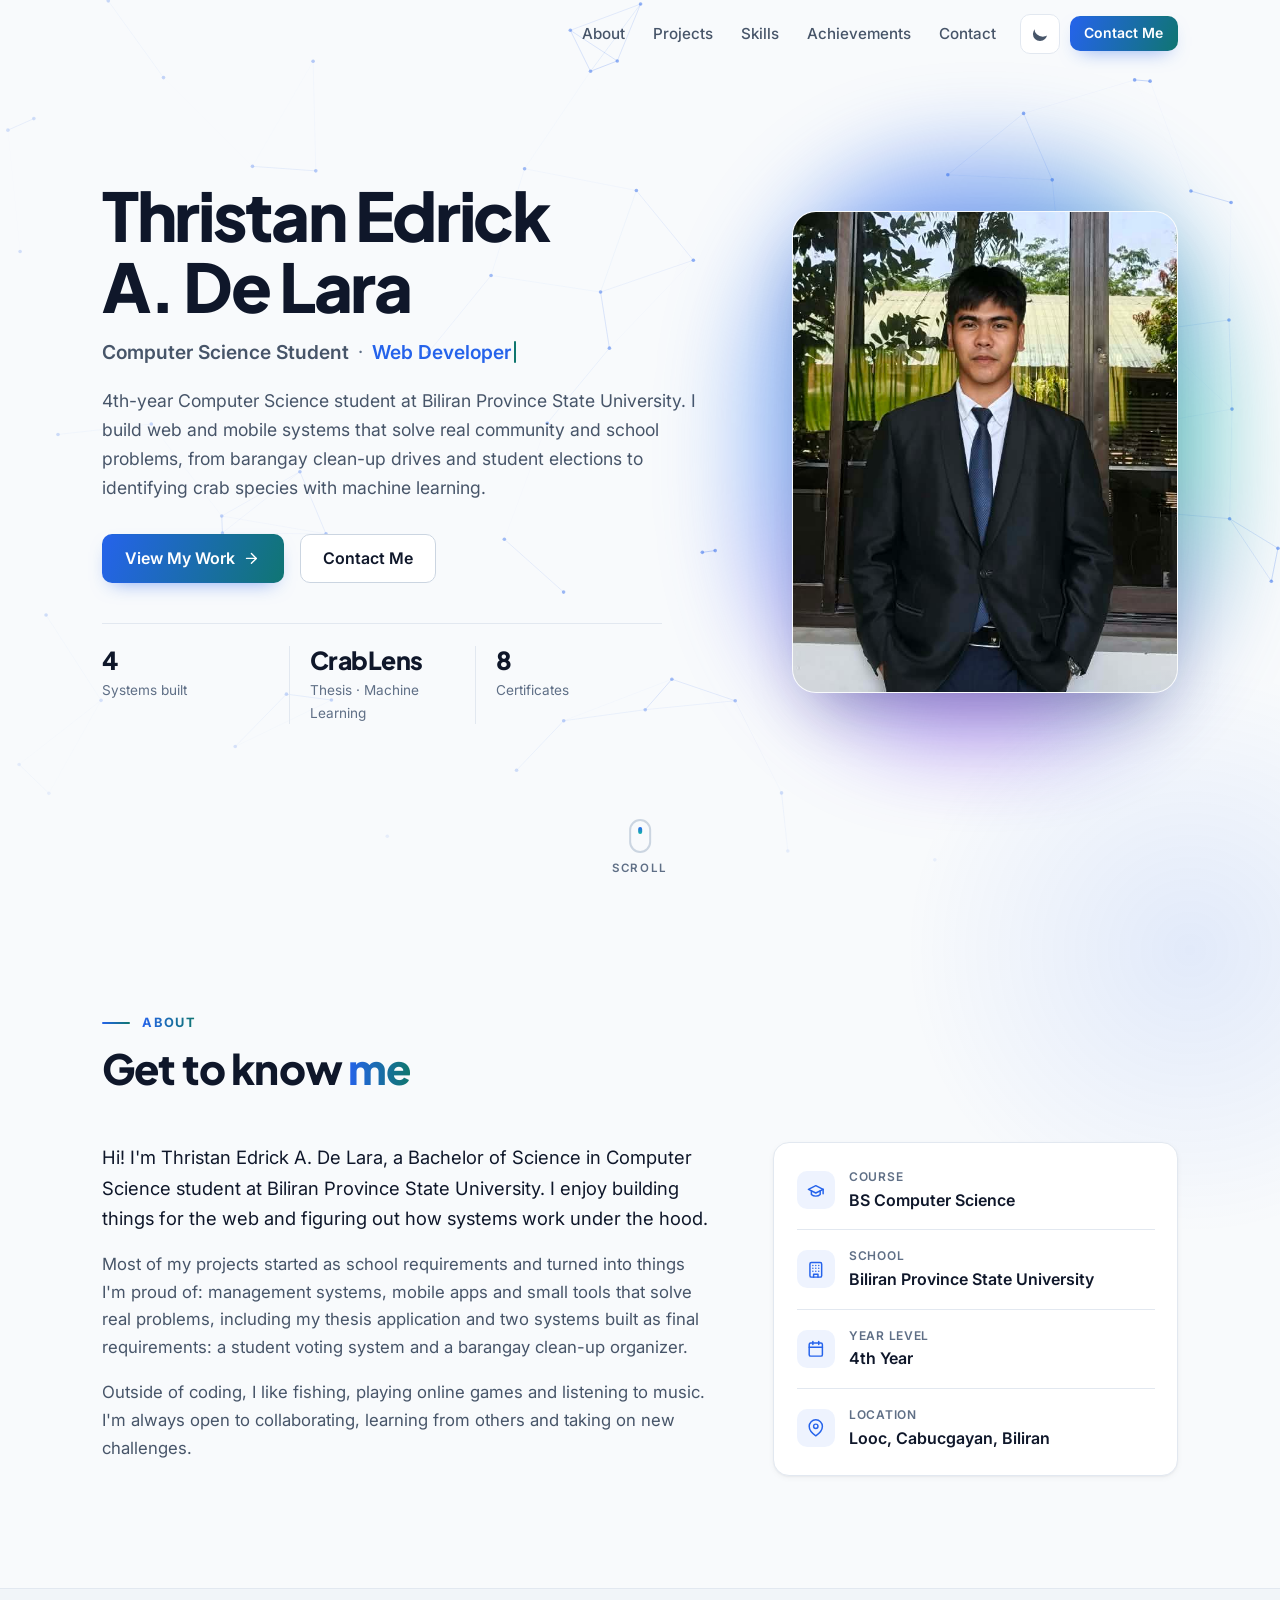
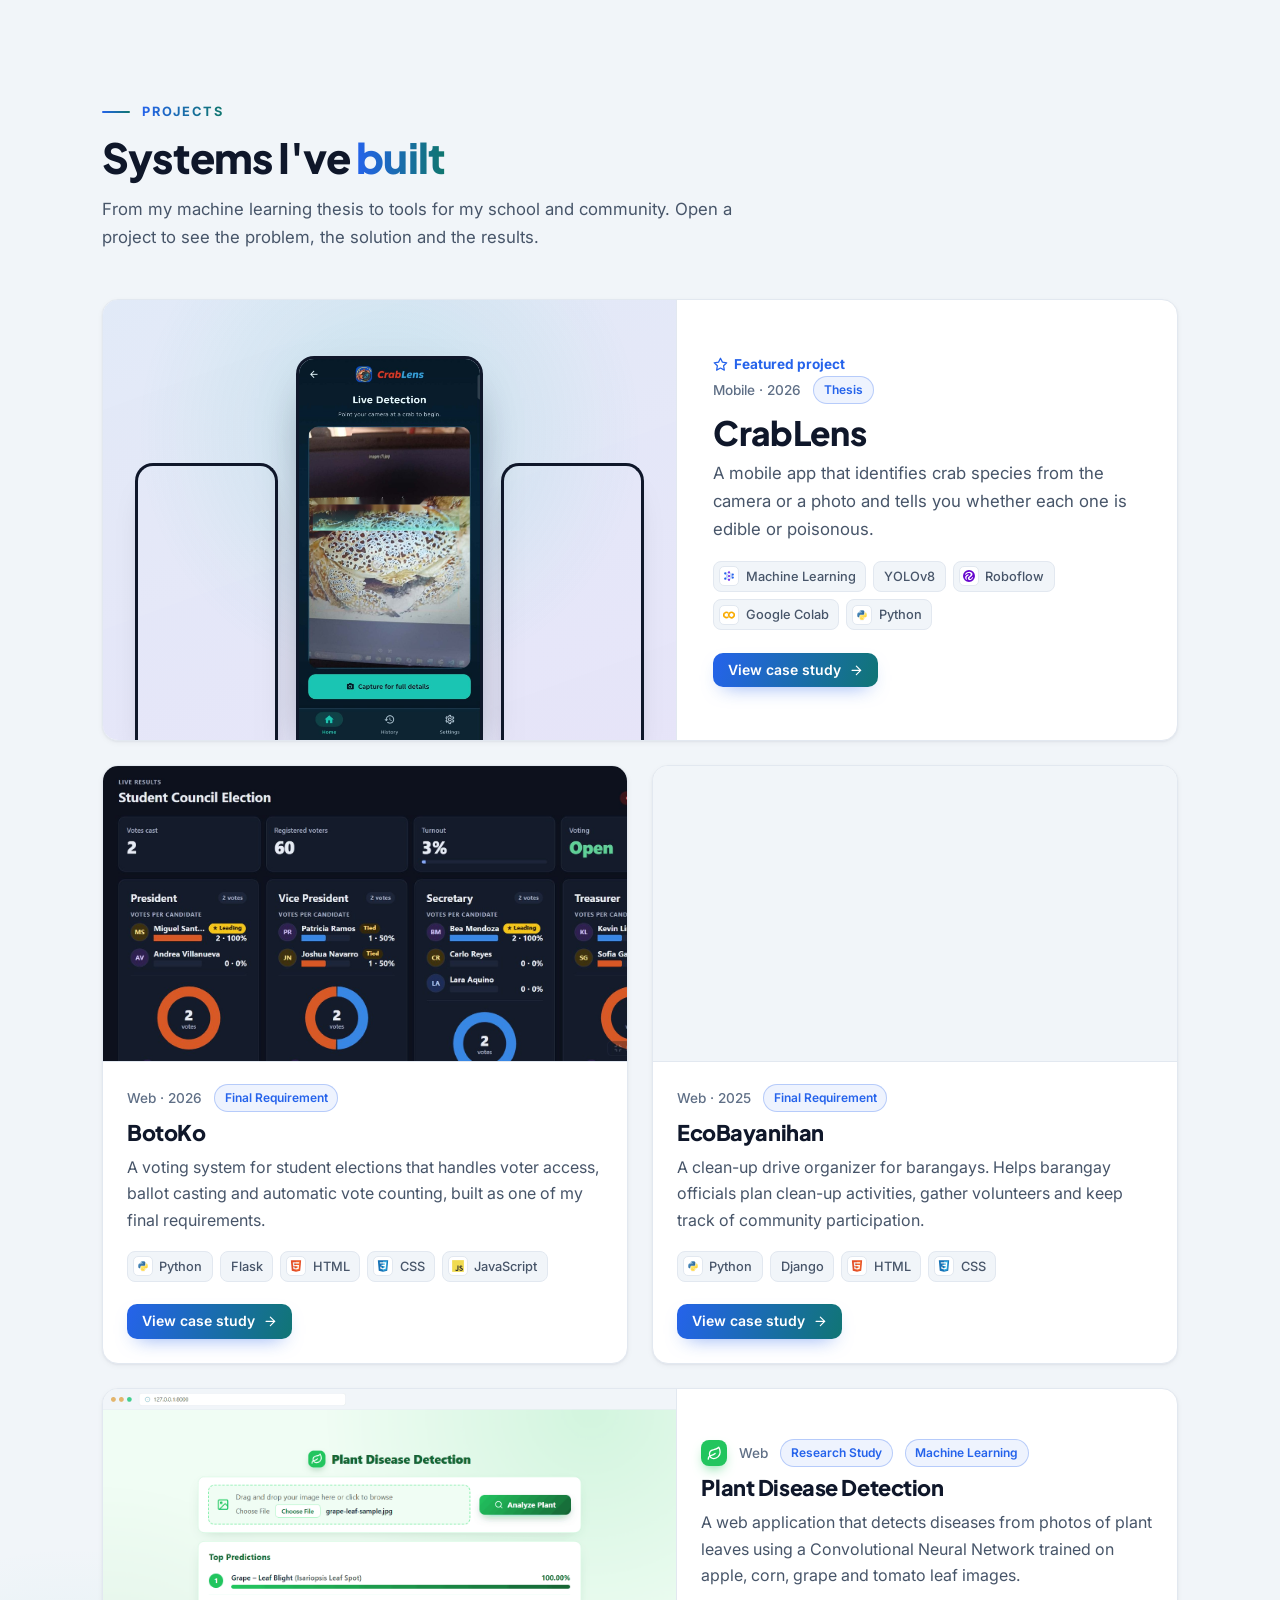
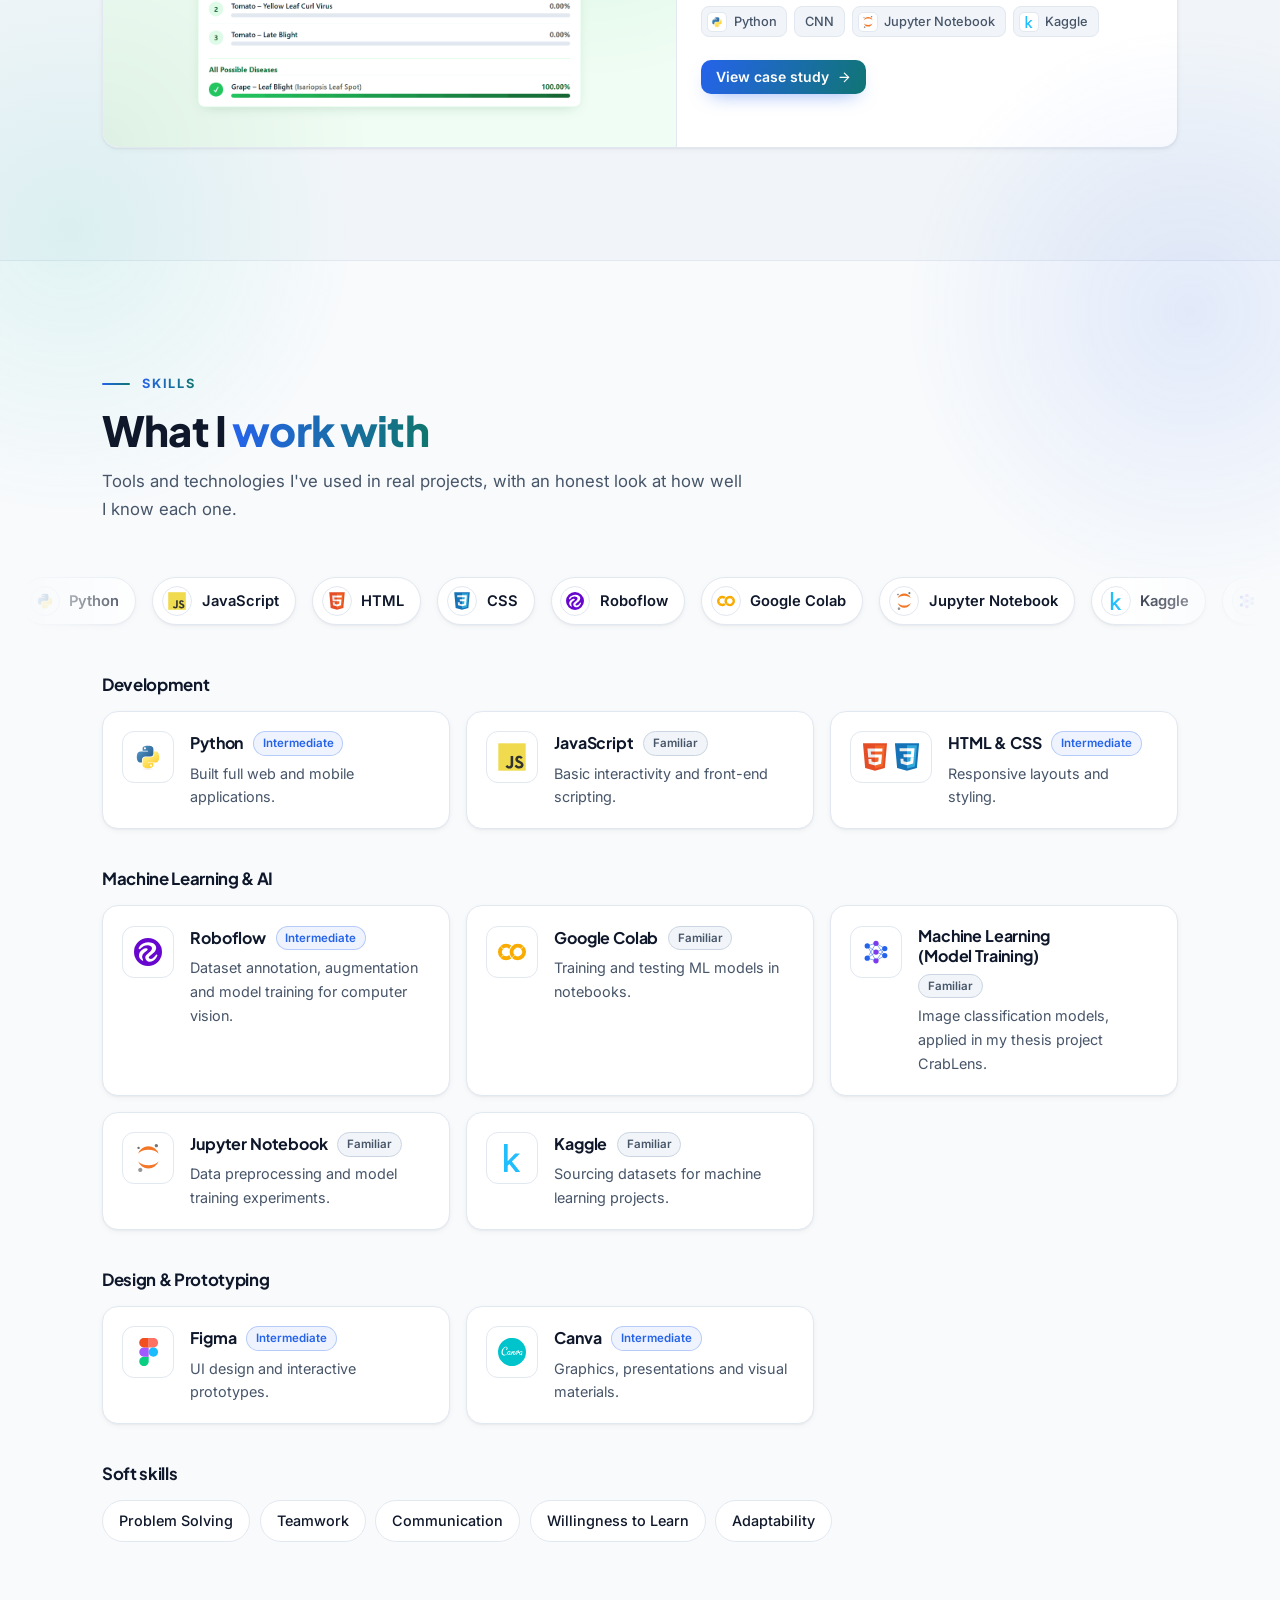
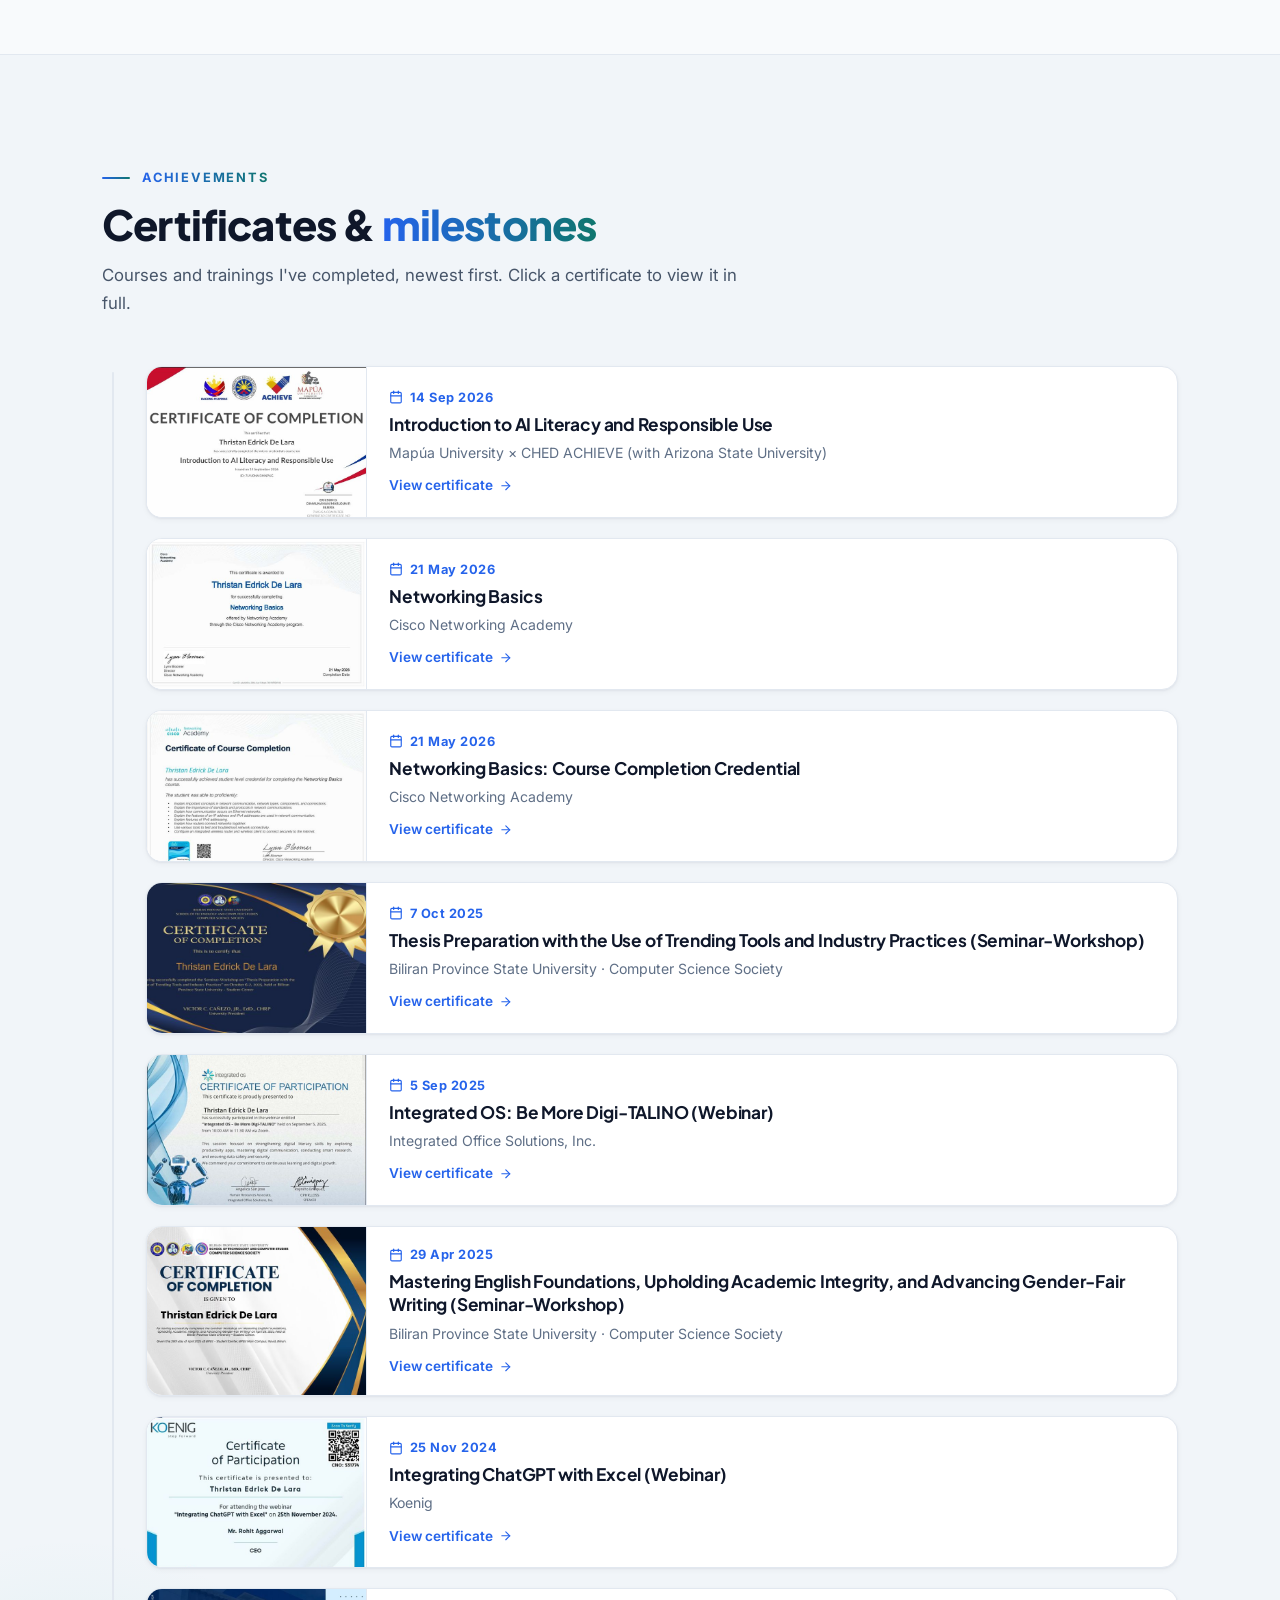
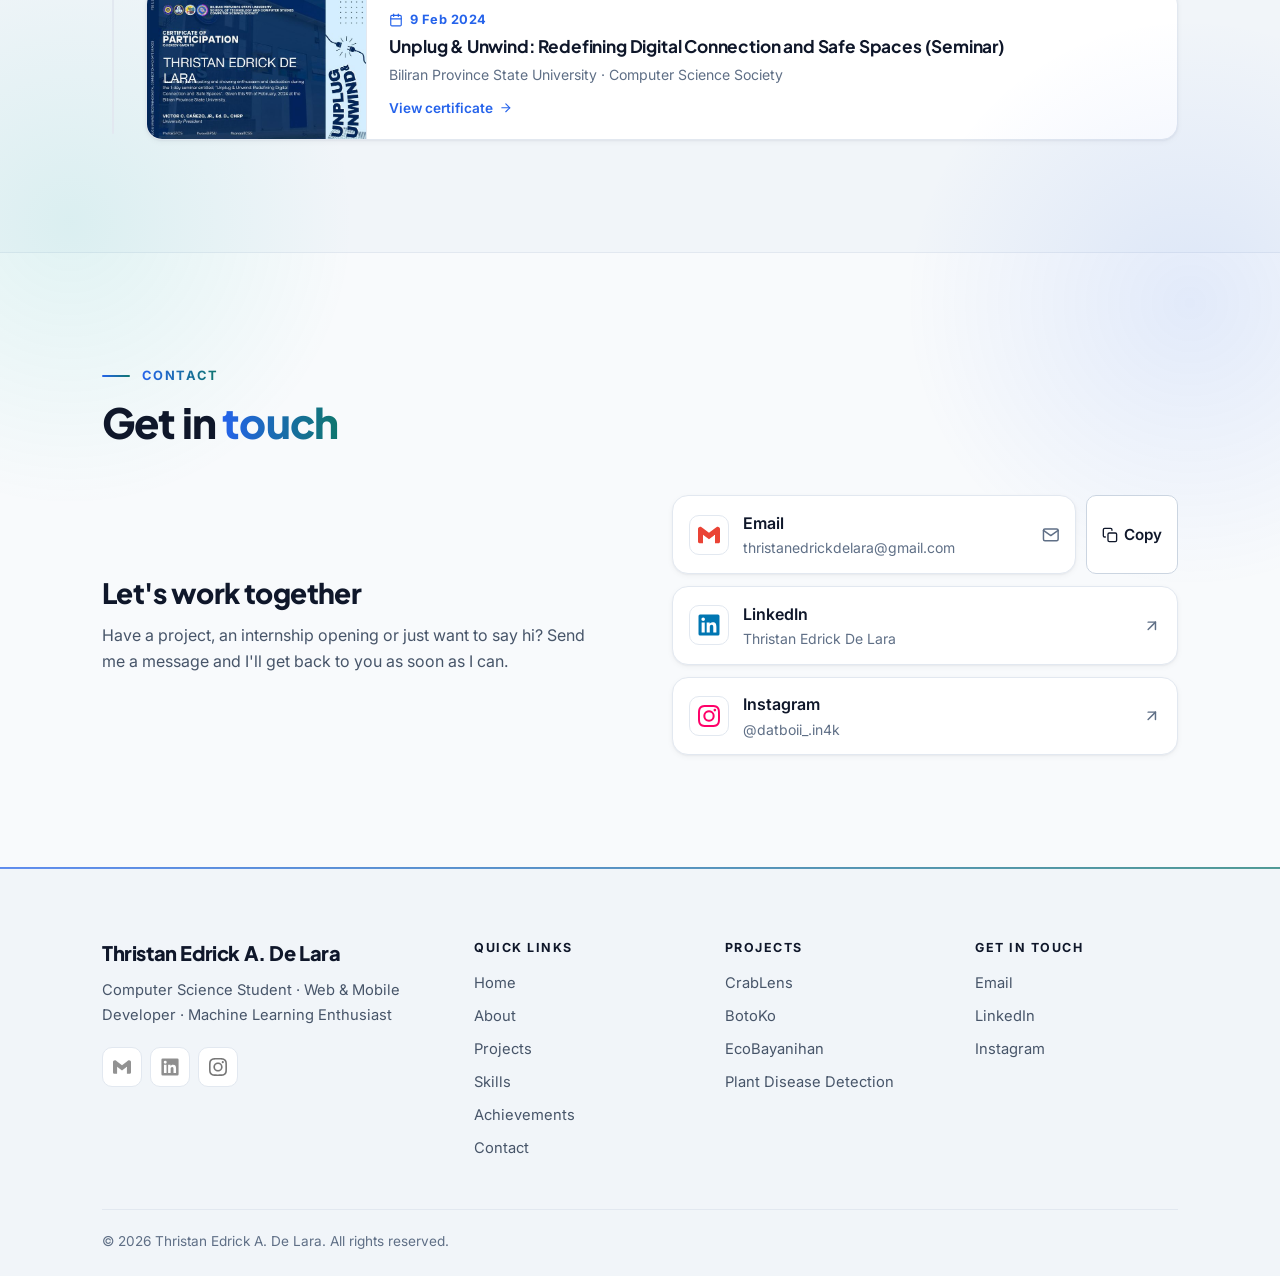
==== commit 0ca6854a: "Expand the footer with quick links, projects and contact The footer now has the name and roles with " ====
--- a/index.html
+++ b/index.html
@@ -186,9 +186,36 @@
 
   <!-- FOOTER -->
   <footer class="footer">
-    <div class="container footer__inner">
-      <p class="footer__copy">&copy; <span id="year"></span> <span data-bind="name">Thristan Edrick A. De Lara</span></p>
-      <ul class="footer__links" id="footerLinks" aria-label="Social links"></ul>
+    <div class="container">
+      <div class="footer__grid">
+        <div class="footer__about">
+          <a href="#home" class="footer__name" data-bind="name">Thristan Edrick A. De Lara</a>
+          <p class="footer__tagline" id="footerTagline"></p>
+          <ul class="footer__social" id="footerLinks" aria-label="Social links"></ul>
+        </div>
+        <nav class="footer__col" aria-label="Footer">
+          <h2 class="footer__heading">Quick links</h2>
+          <ul class="footer__list">
+            <li><a href="#home">Home</a></li>
+            <li><a href="#about">About</a></li>
+            <li><a href="#projects">Projects</a></li>
+            <li><a href="#skills">Skills</a></li>
+            <li><a href="#achievements">Achievements</a></li>
+            <li><a href="#contact">Contact</a></li>
+          </ul>
+        </nav>
+        <div class="footer__col">
+          <h2 class="footer__heading">Projects</h2>
+          <ul class="footer__list" id="footerProjects"></ul>
+        </div>
+        <div class="footer__col">
+          <h2 class="footer__heading">Get in touch</h2>
+          <ul class="footer__list" id="footerContact"></ul>
+        </div>
+      </div>
+      <div class="footer__bottom">
+        <p>&copy; <span id="year"></span> <span data-bind="name">Thristan Edrick A. De Lara</span>. All rights reserved.</p>
+      </div>
     </div>
   </footer>
 
--- a/css/style.css
+++ b/css/style.css
@@ -510,7 +510,7 @@
 .contact-item { display: flex; align-items: stretch; gap: .6rem; }
 .contact-link { display: flex; align-items: center; gap: .9rem; flex: 1; min-width: 0; padding: .85rem 1rem; }
 .contact-link:hover { transform: translateY(-2px); box-shadow: var(--shadow-md); }
-.contact-link:hover .logo-chip, .footer__links a:hover img { animation: bounce .6s var(--ease); }
+.contact-link:hover .logo-chip { animation: bounce .6s var(--ease); }
 @keyframes bounce { 0%, 100% { transform: translateY(0); } 35% { transform: translateY(-5px); } 65% { transform: translateY(1px); } }
 .contact-link__text { flex: 1; min-width: 0; }
 .contact-link__text strong { display: block; font-weight: 600; color: var(--text); }
@@ -523,13 +523,24 @@
 @keyframes drawCheck { to { stroke-dashoffset: 0; } }
 
 /* ---------- Footer ---------- */
-.footer { padding: 2rem 0; border-top: 1px solid var(--border); background: var(--bg-tint); }
-.footer__inner { display: flex; flex-wrap: wrap; align-items: center; justify-content: space-between; gap: 1rem 2rem; font-size: .9rem; color: var(--text-subtle); }
-.footer__links { display: flex; gap: .5rem; }
-.footer__links a { display: grid; place-items: center; width: 40px; height: 40px; border-radius: var(--radius-sm); border: 1px solid var(--border); background: var(--surface); transition: border-color .2s, transform .2s var(--ease); }
-.footer__links img { width: 18px; height: 18px; filter: grayscale(1); opacity: .7; transition: filter .25s, opacity .25s; }
-.footer__links a:hover { border-color: var(--accent-border); transform: translateY(-2px); }
-.footer__links a:hover img, .footer__links a:focus-visible img { filter: none; opacity: 1; }
+.footer { position: relative; padding: clamp(48px, 7vw, 72px) 0 1.5rem; border-top: 1px solid var(--border); background: var(--bg-tint); font-size: .92rem; color: var(--text-muted); }
+.footer::before { content: ""; position: absolute; inset: -1px 0 auto; height: 2px; background: var(--grad); opacity: .7; }
+.footer__grid { display: grid; grid-template-columns: minmax(0, 1.6fr) repeat(3, minmax(0, 1fr)); gap: 2rem clamp(24px, 4vw, 48px); }
+.footer__name { display: inline-block; font: 800 1.25rem/1.25 var(--font-head); letter-spacing: -.02em; color: var(--text); }
+.footer__tagline { margin-top: .6rem; max-width: 320px; color: var(--text-muted); }
+.footer__social { display: flex; gap: .5rem; margin-top: 1.25rem; }
+.footer__social a { display: grid; place-items: center; width: 40px; height: 40px; border-radius: var(--radius-sm); border: 1px solid var(--border); background: var(--surface); transition: border-color .2s, transform .2s var(--ease); }
+.footer__social img { width: 18px; height: 18px; filter: grayscale(1); opacity: .7; transition: filter .25s, opacity .25s; }
+.footer__social a:hover { border-color: var(--accent-border); transform: translateY(-2px); }
+[data-theme="dark"] .footer__social a { background: var(--logo-chip); border-color: transparent; }
+.footer__social a:hover img, .footer__social a:focus-visible img { filter: none; opacity: 1; }
+.footer__social a:hover img { animation: bounce .6s var(--ease); }
+.footer__heading { margin-bottom: .9rem; font: 700 .78rem/1.3 var(--font-body); letter-spacing: .12em; text-transform: uppercase; color: var(--text); }
+.footer__list { display: grid; gap: .55rem; }
+.footer__list a { display: inline-block; color: var(--text-muted); overflow-wrap: anywhere; transition: color .2s, transform .2s var(--ease); }
+.footer__list a:hover, .footer__list a:focus-visible { color: var(--accent); transform: translateX(3px); }
+.footer__bottom { display: flex; flex-wrap: wrap; align-items: center; justify-content: space-between; gap: .75rem 2rem; margin-top: clamp(32px, 5vw, 48px); padding-top: 1.25rem; padding-right: 64px; border-top: 1px solid var(--border); font-size: .85rem; color: var(--text-subtle); }
+
 
 /* ---------- Back to top + toast ---------- */
 .to-top {
@@ -633,6 +644,11 @@
   .lightbox__nav--next { right: 8px; }
 }
 
+@media (max-width: 960px) {
+  .footer__grid { grid-template-columns: repeat(3, minmax(0, 1fr)); }
+  .footer__about { grid-column: 1 / -1; }
+}
+
 @media (max-width: 860px) {
   :root { --nav-h: 62px; }
   .nav__burger { display: inline-grid; }
@@ -685,7 +701,9 @@
   .cert__thumb { aspect-ratio: 1.414; min-height: 0; border-right: 0; border-bottom: 1px solid var(--border); }
   .bar-row { grid-template-columns: minmax(0, 1fr) 3.2rem; }
   .bar-row .bar { grid-column: 1 / -1; grid-row: 2; }
-  .footer__inner { flex-direction: column; text-align: center; }
+  .footer__grid { grid-template-columns: repeat(2, minmax(0, 1fr)); }
+  .footer__about { grid-column: 1 / -1; }
+  .footer__bottom { flex-direction: column; text-align: center; padding-right: 0; padding-bottom: 56px; }
   .to-top { right: 14px; bottom: 14px; width: 46px; height: 46px; }
   .lightbox__nav { top: auto; bottom: -56px; }
   .lightbox__nav--prev { left: calc(50% - 52px); }
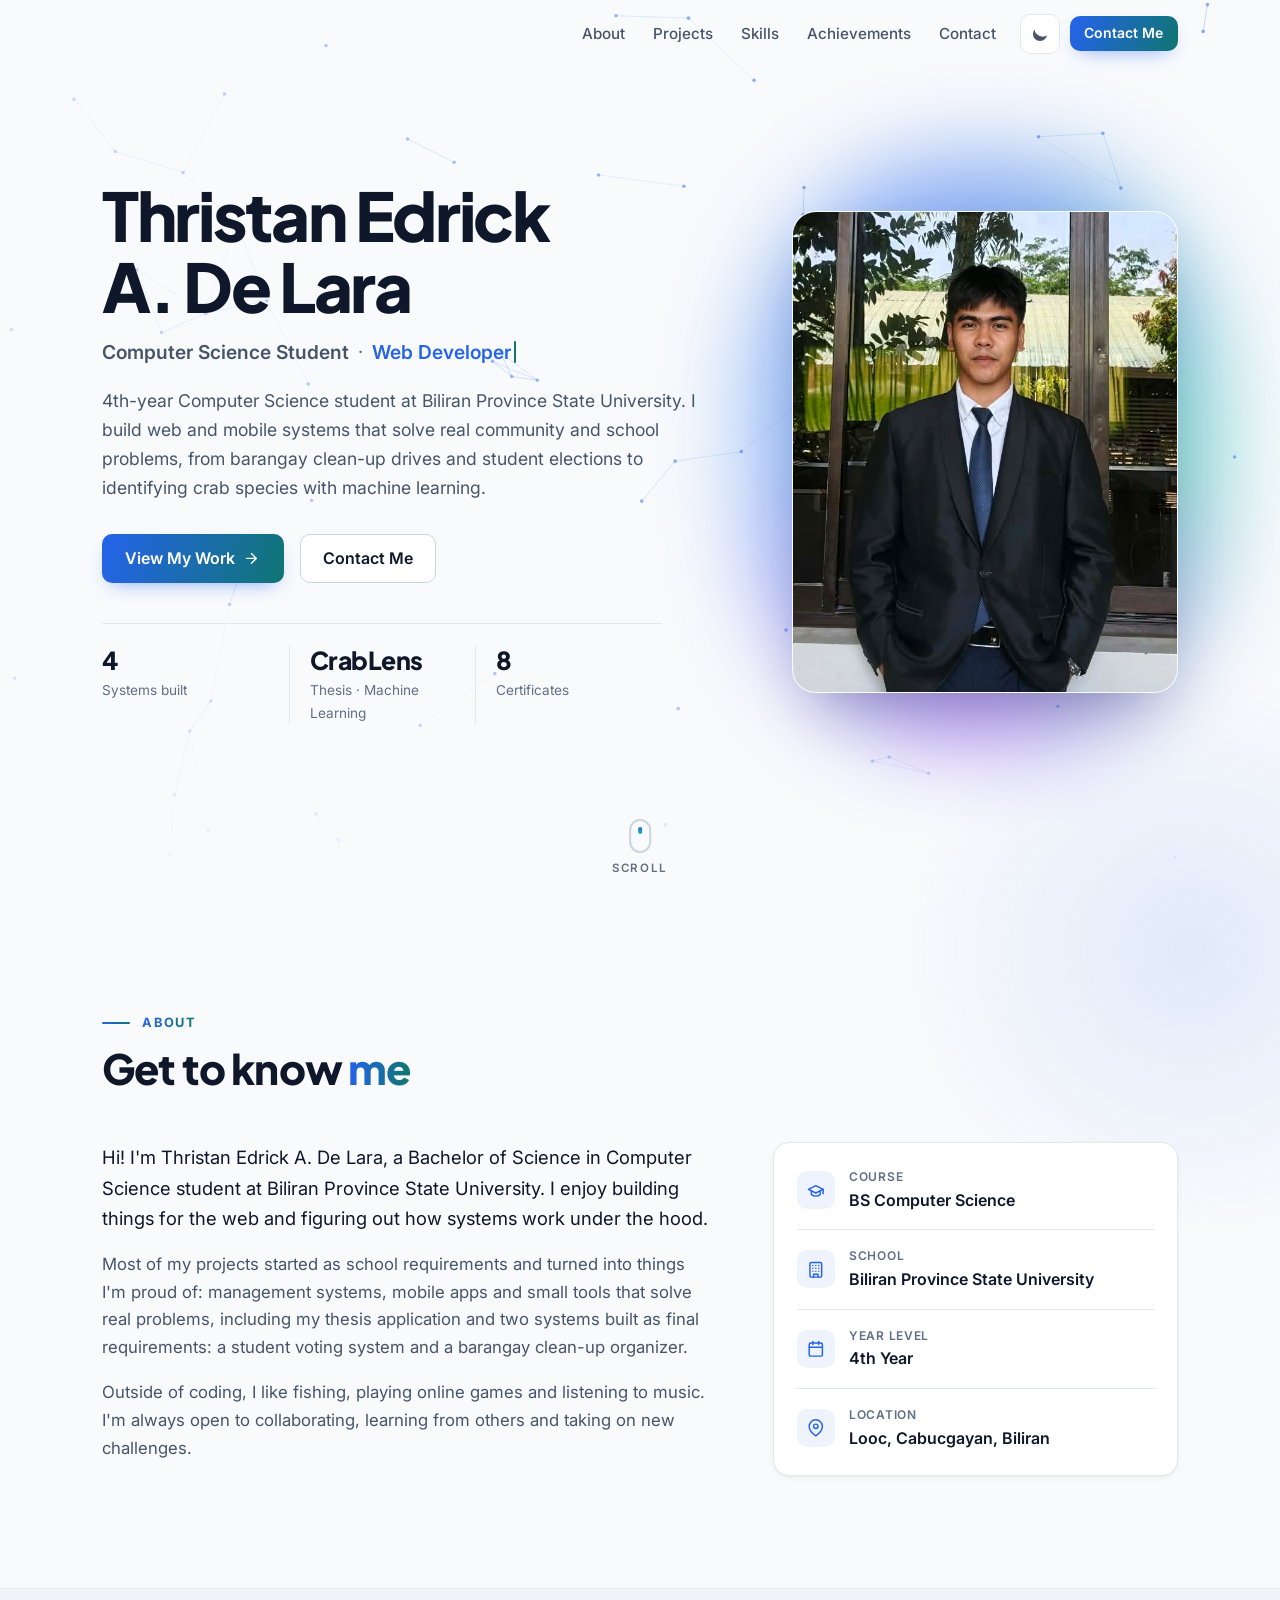
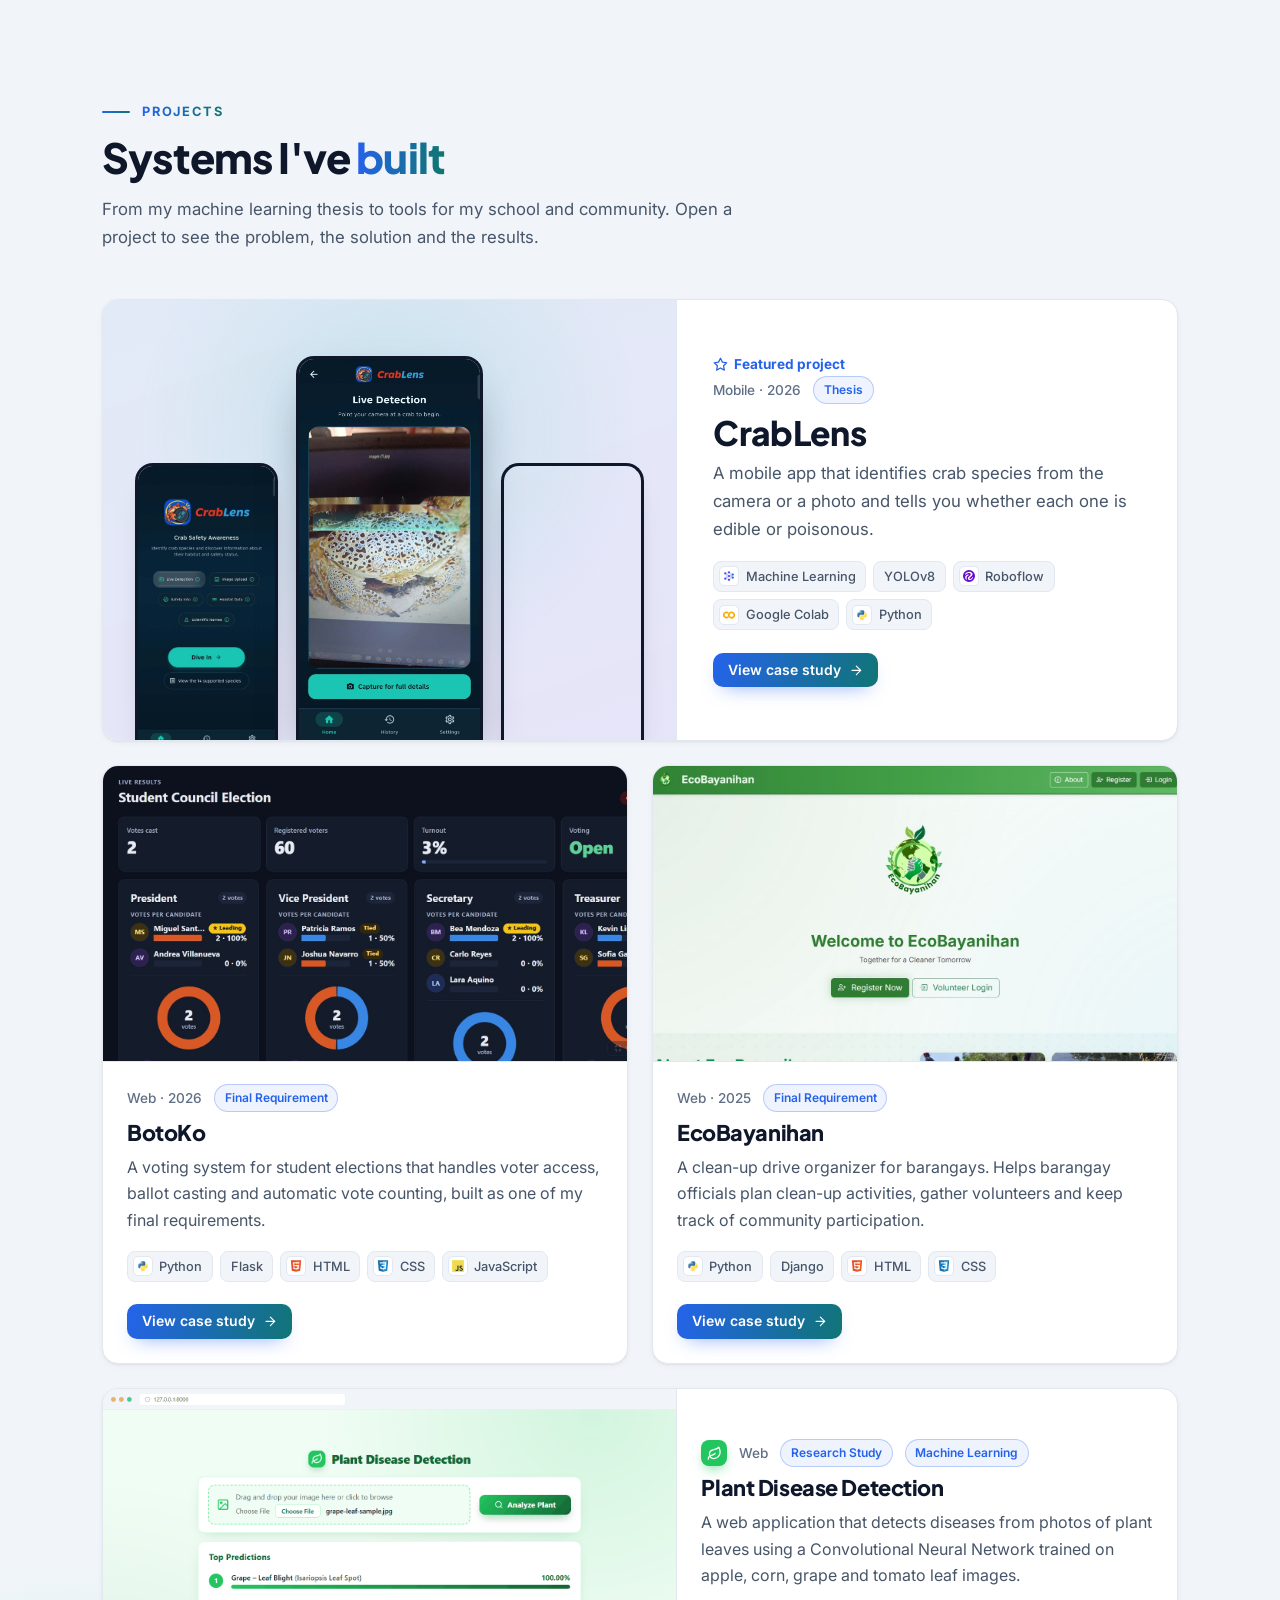
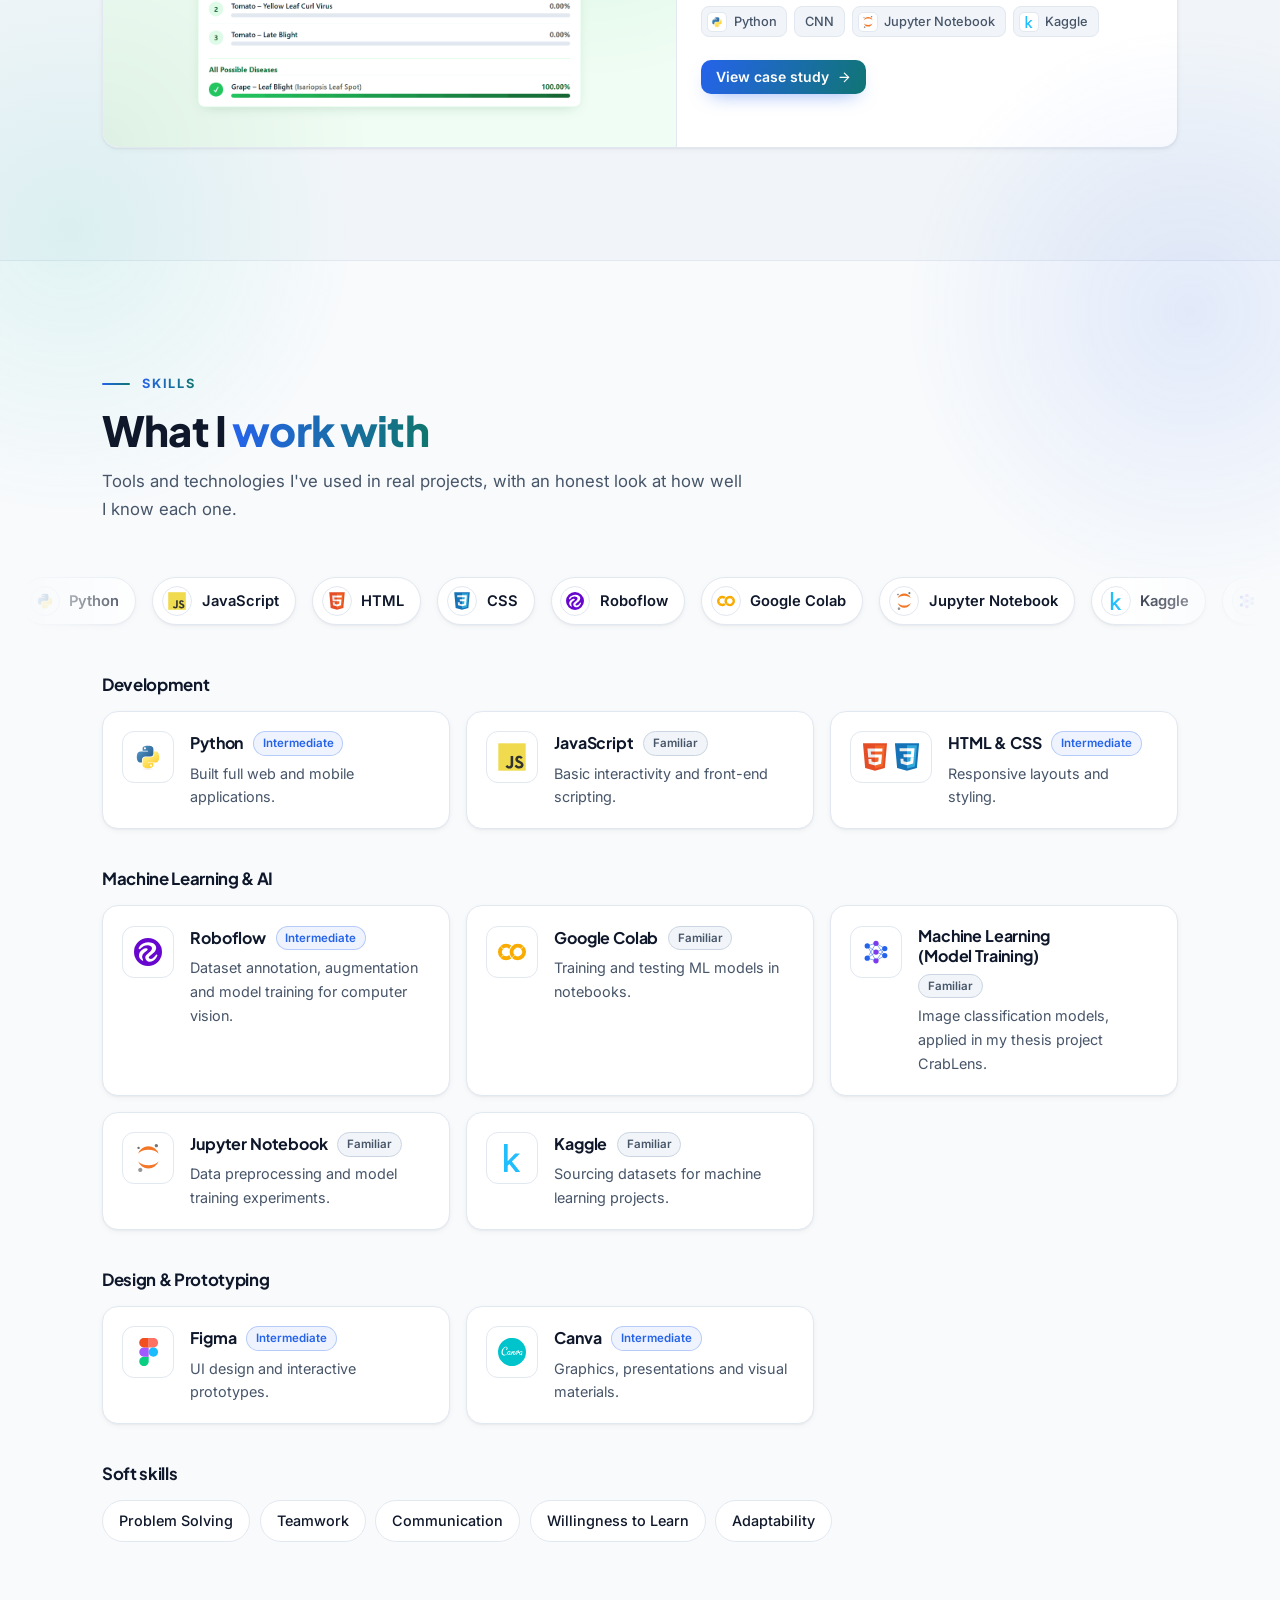
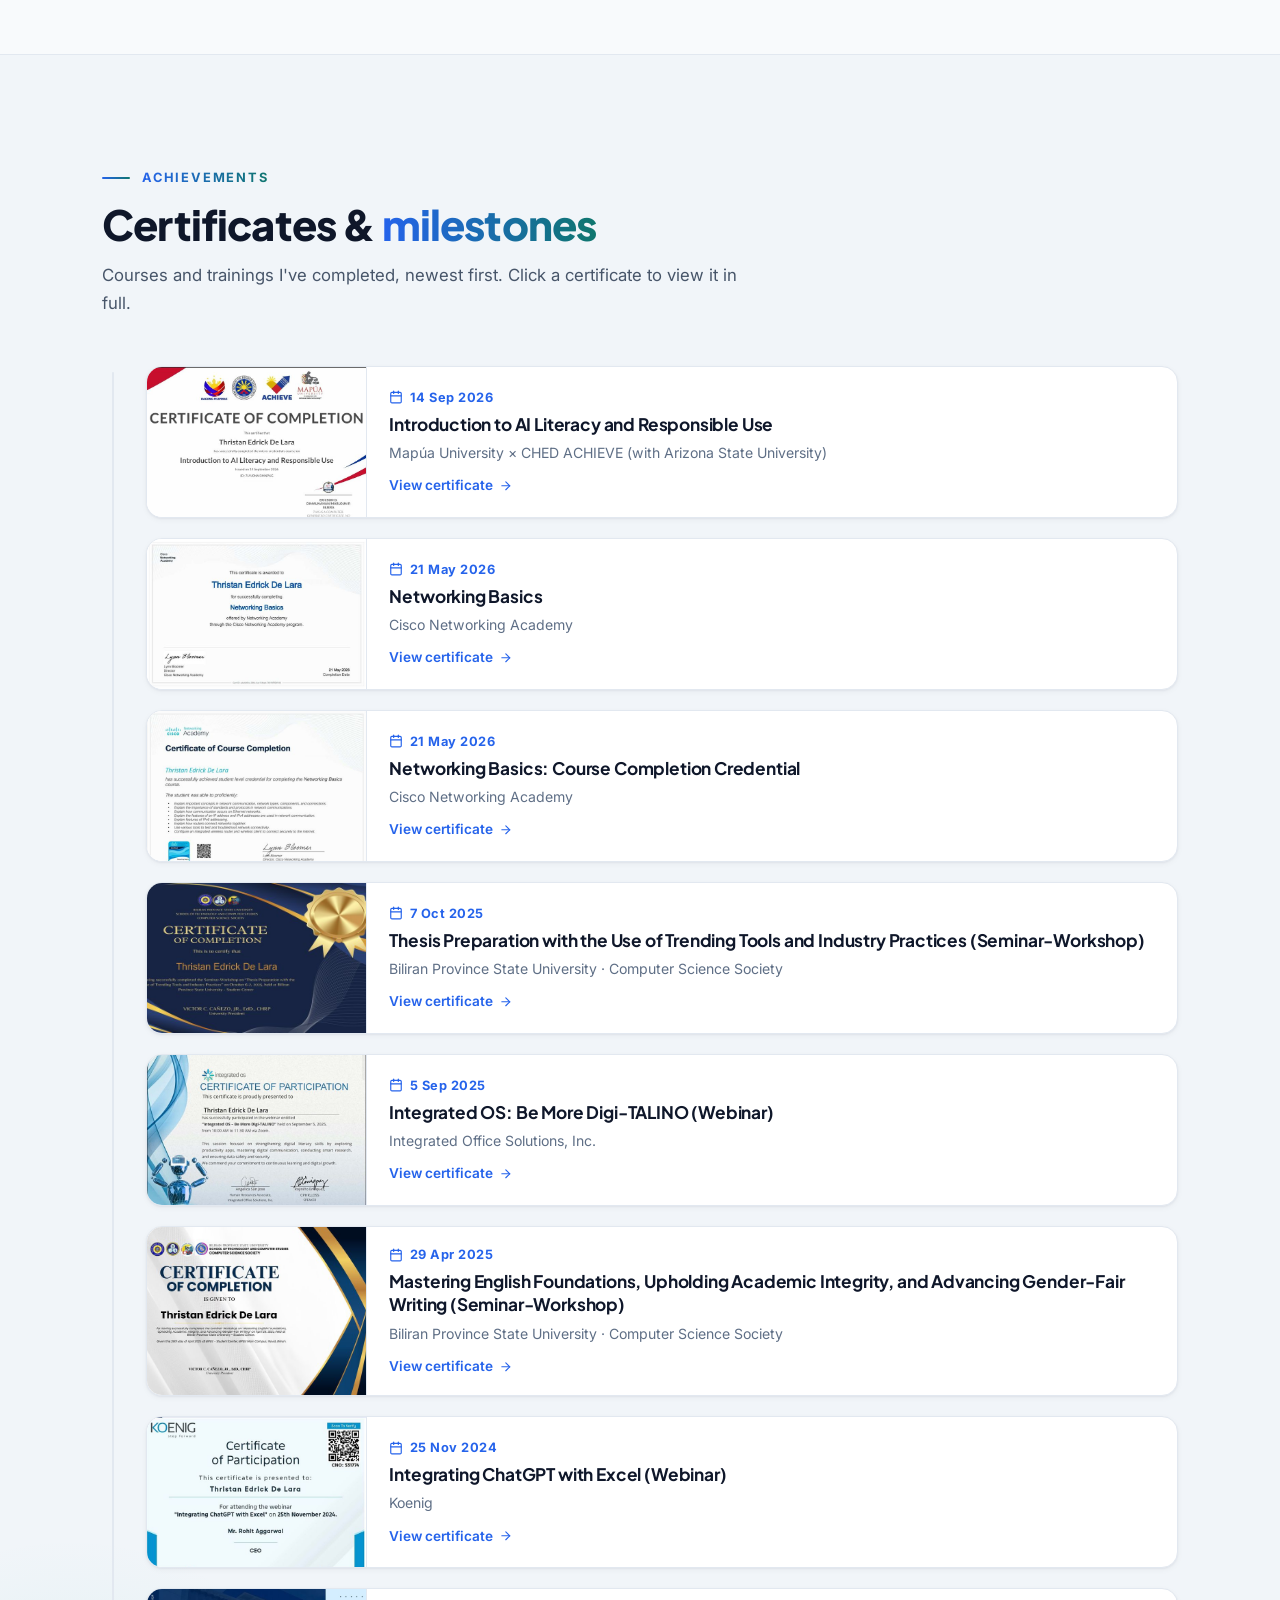
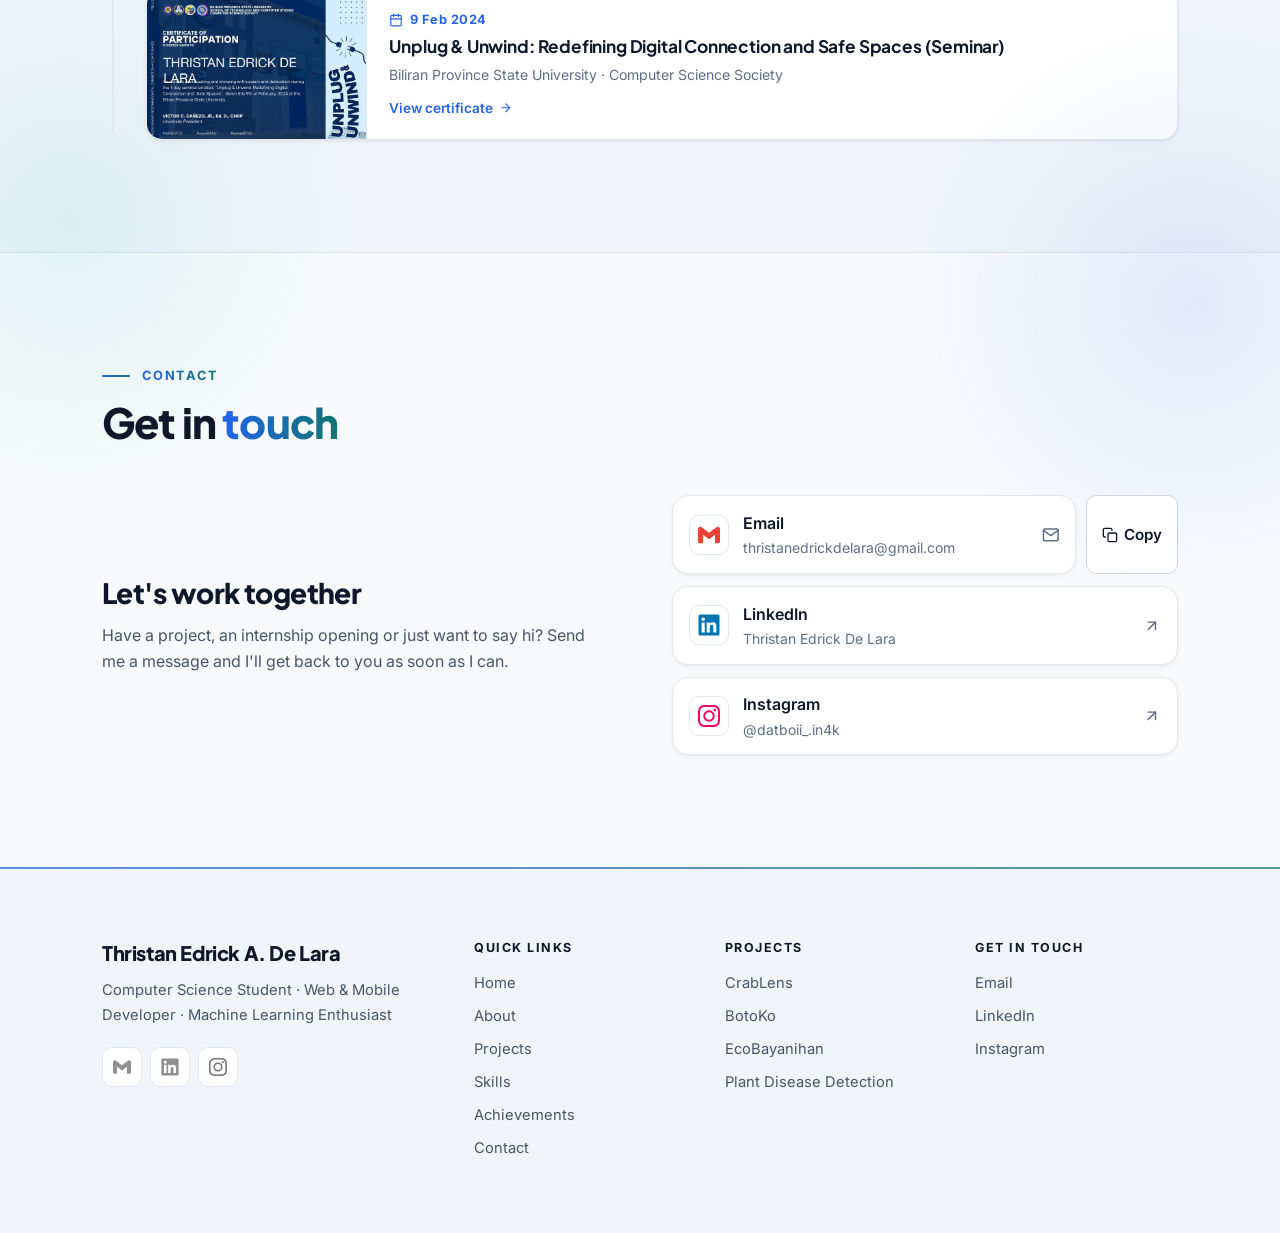
==== commit a838abc1: "Remove the copyright line from the footer Co-Authored-By: Claude Opus 5.5 <noreply@anthropic.com>" ====
--- a/index.html
+++ b/index.html
@@ -213,9 +213,6 @@
           <ul class="footer__list" id="footerContact"></ul>
         </div>
       </div>
-      <div class="footer__bottom">
-        <p>&copy; <span id="year"></span> <span data-bind="name">Thristan Edrick A. De Lara</span>. All rights reserved.</p>
-      </div>
     </div>
   </footer>
 
--- a/css/style.css
+++ b/css/style.css
@@ -523,7 +523,7 @@
 @keyframes drawCheck { to { stroke-dashoffset: 0; } }
 
 /* ---------- Footer ---------- */
-.footer { position: relative; padding: clamp(48px, 7vw, 72px) 0 1.5rem; border-top: 1px solid var(--border); background: var(--bg-tint); font-size: .92rem; color: var(--text-muted); }
+.footer { position: relative; padding: clamp(48px, 7vw, 72px) 0; border-top: 1px solid var(--border); background: var(--bg-tint); font-size: .92rem; color: var(--text-muted); }
 .footer::before { content: ""; position: absolute; inset: -1px 0 auto; height: 2px; background: var(--grad); opacity: .7; }
 .footer__grid { display: grid; grid-template-columns: minmax(0, 1.6fr) repeat(3, minmax(0, 1fr)); gap: 2rem clamp(24px, 4vw, 48px); }
 .footer__name { display: inline-block; font: 800 1.25rem/1.25 var(--font-head); letter-spacing: -.02em; color: var(--text); }
@@ -539,7 +539,6 @@
 .footer__list { display: grid; gap: .55rem; }
 .footer__list a { display: inline-block; color: var(--text-muted); overflow-wrap: anywhere; transition: color .2s, transform .2s var(--ease); }
 .footer__list a:hover, .footer__list a:focus-visible { color: var(--accent); transform: translateX(3px); }
-.footer__bottom { display: flex; flex-wrap: wrap; align-items: center; justify-content: space-between; gap: .75rem 2rem; margin-top: clamp(32px, 5vw, 48px); padding-top: 1.25rem; padding-right: 64px; border-top: 1px solid var(--border); font-size: .85rem; color: var(--text-subtle); }
 
 
 /* ---------- Back to top + toast ---------- */
@@ -703,7 +702,7 @@
   .bar-row .bar { grid-column: 1 / -1; grid-row: 2; }
   .footer__grid { grid-template-columns: repeat(2, minmax(0, 1fr)); }
   .footer__about { grid-column: 1 / -1; }
-  .footer__bottom { flex-direction: column; text-align: center; padding-right: 0; padding-bottom: 56px; }
+  .footer { padding-bottom: 88px; }
   .to-top { right: 14px; bottom: 14px; width: 46px; height: 46px; }
   .lightbox__nav { top: auto; bottom: -56px; }
   .lightbox__nav--prev { left: calc(50% - 52px); }
